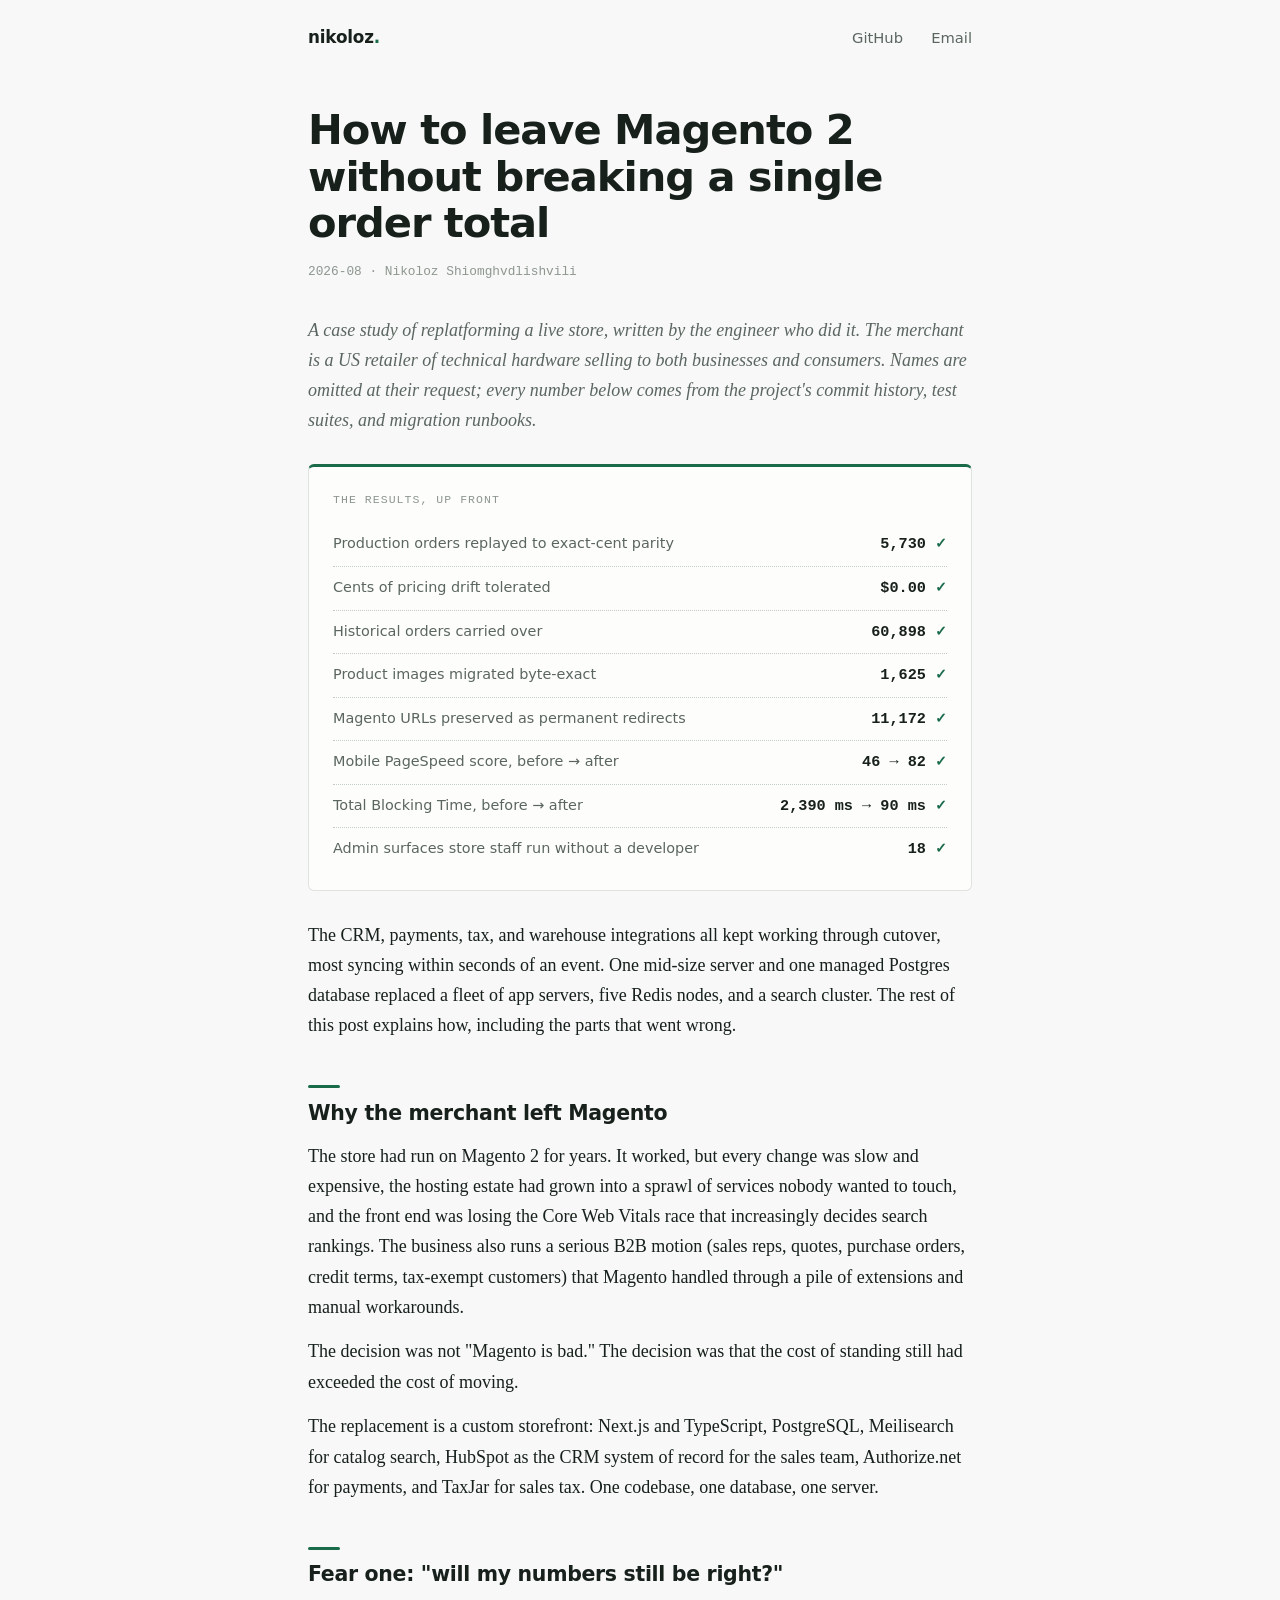
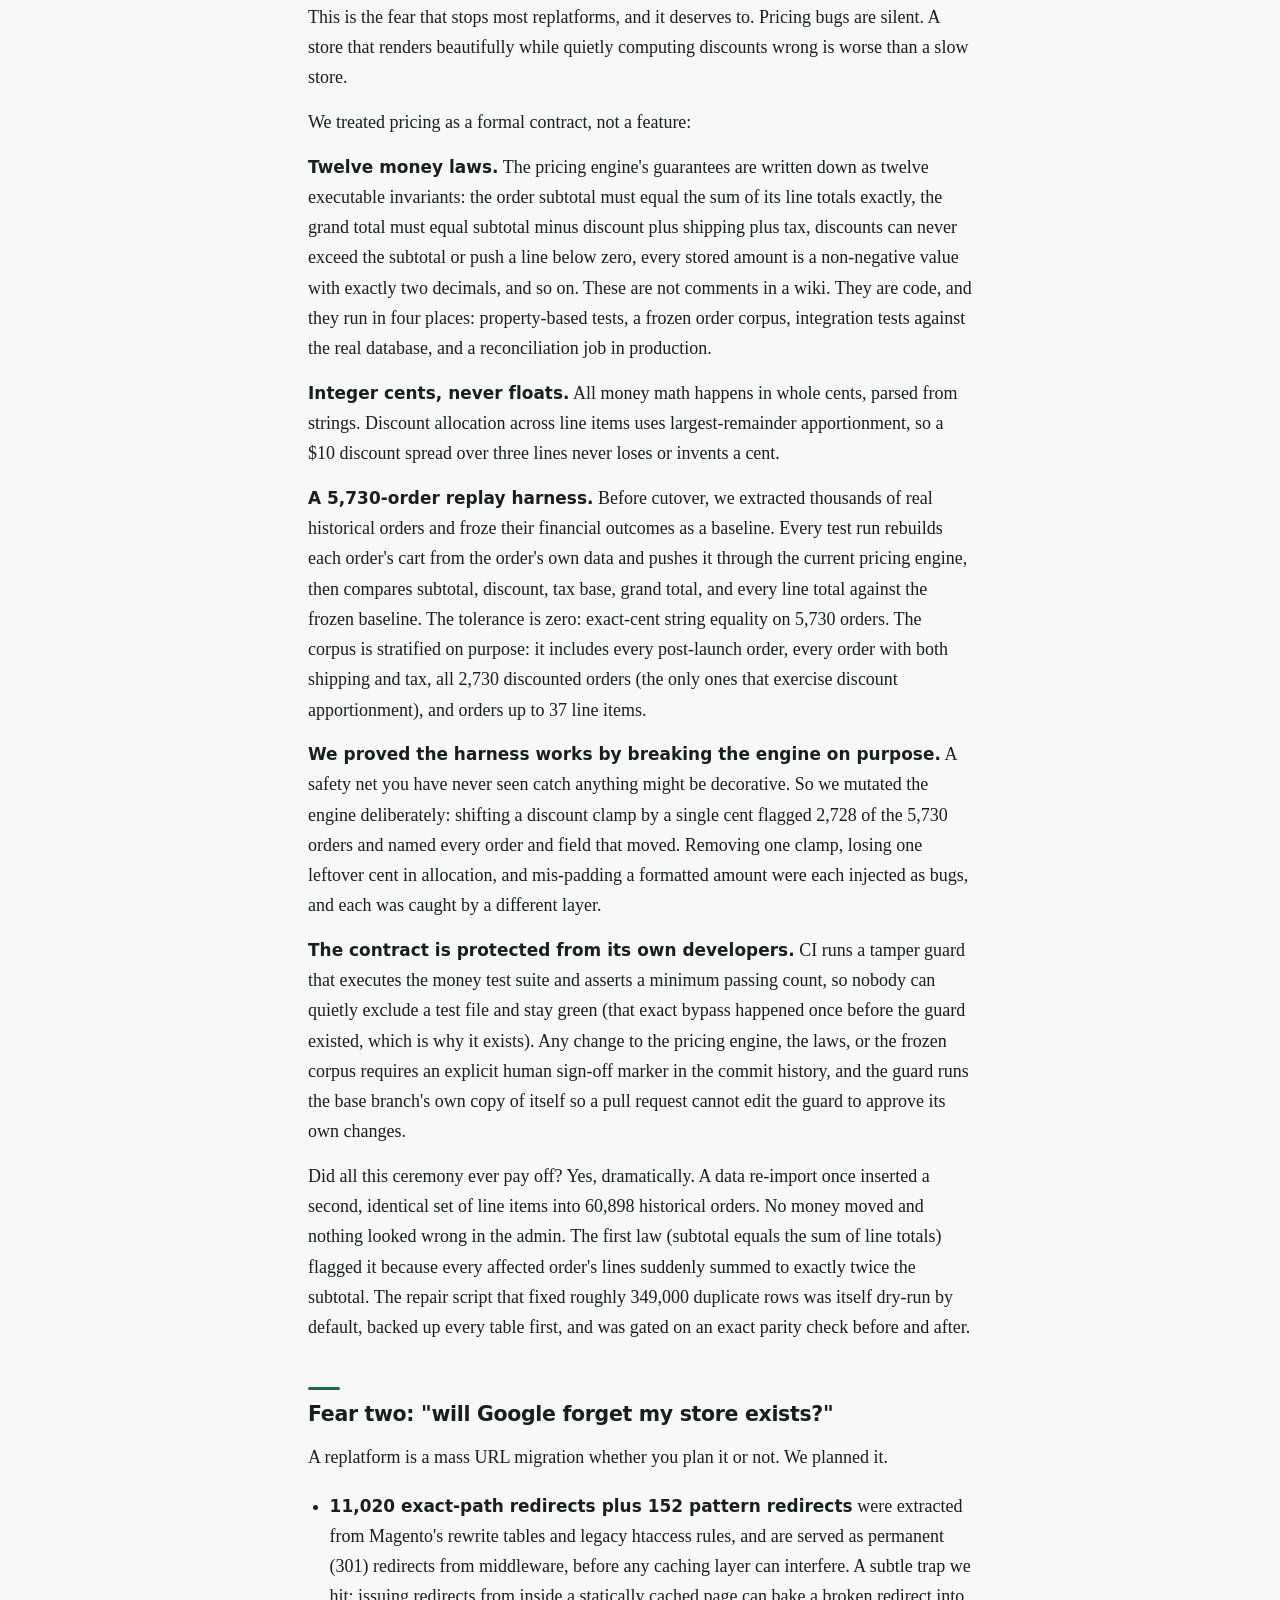
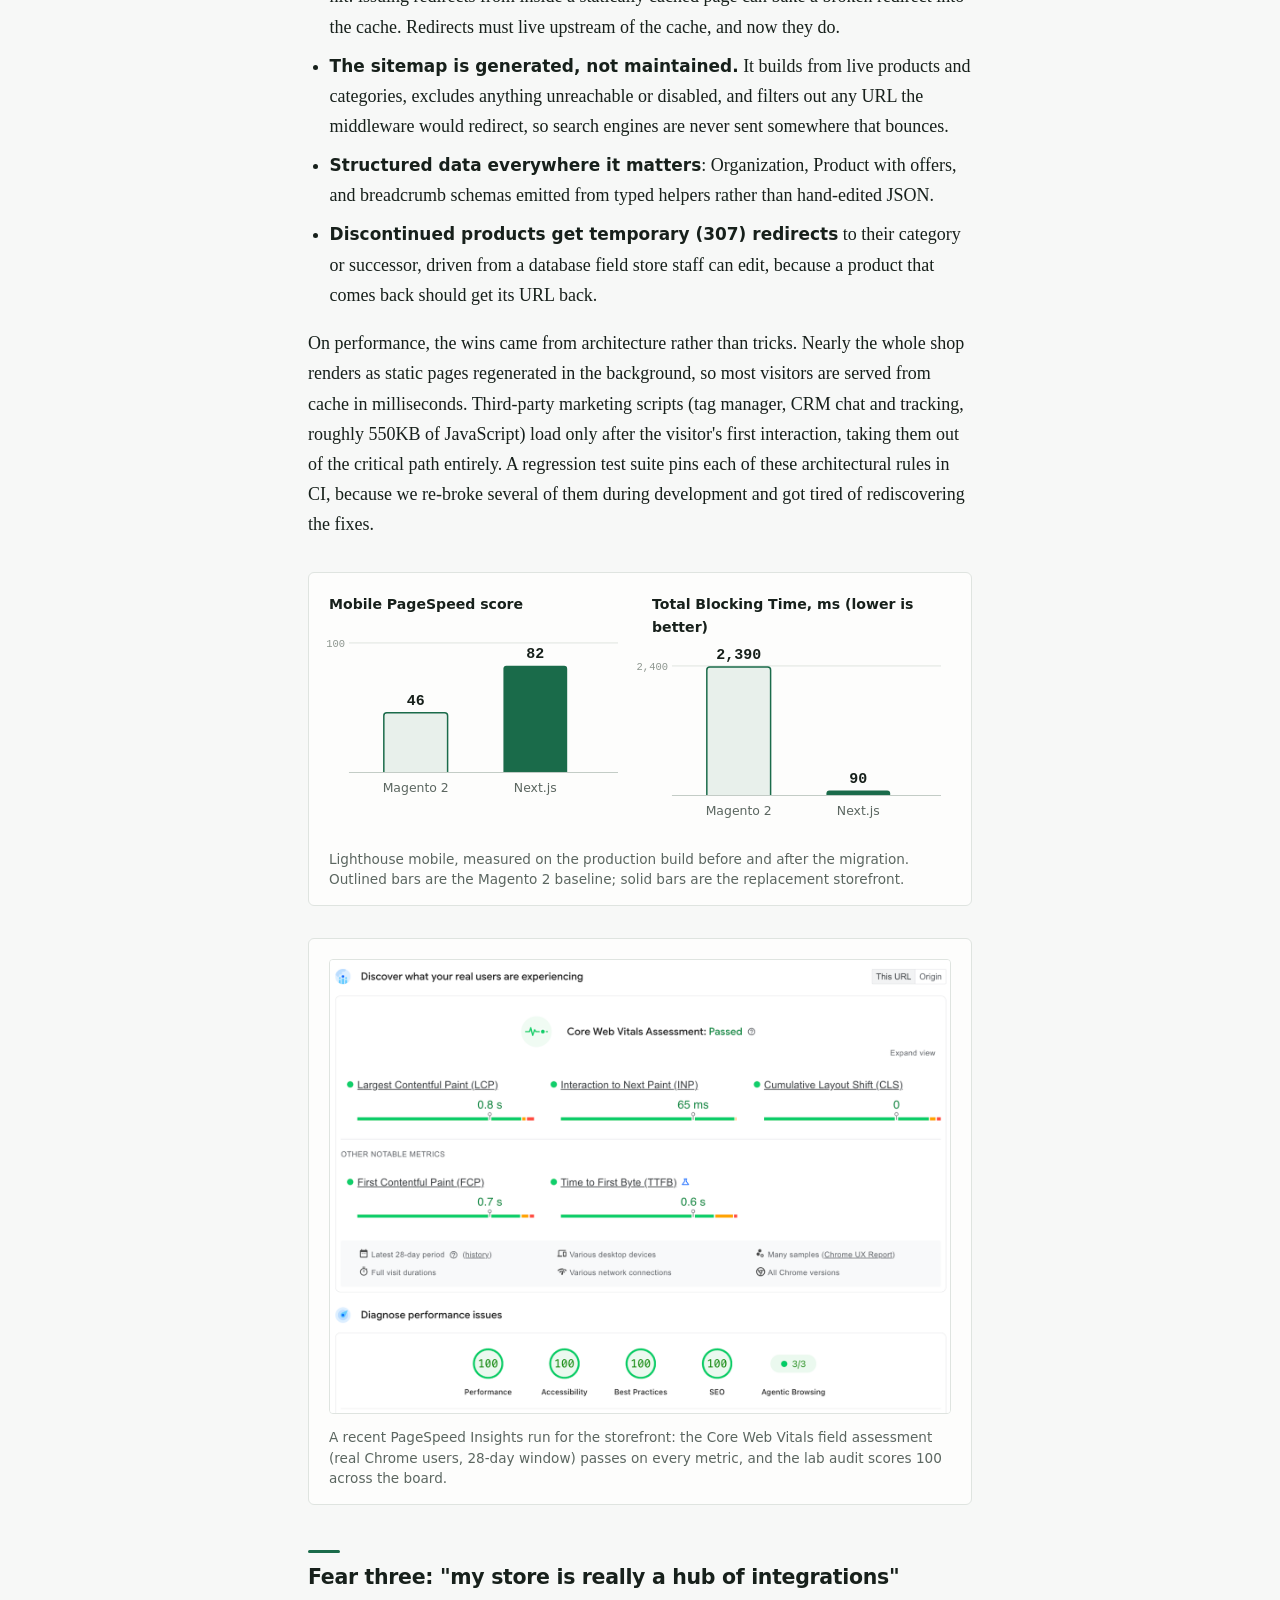
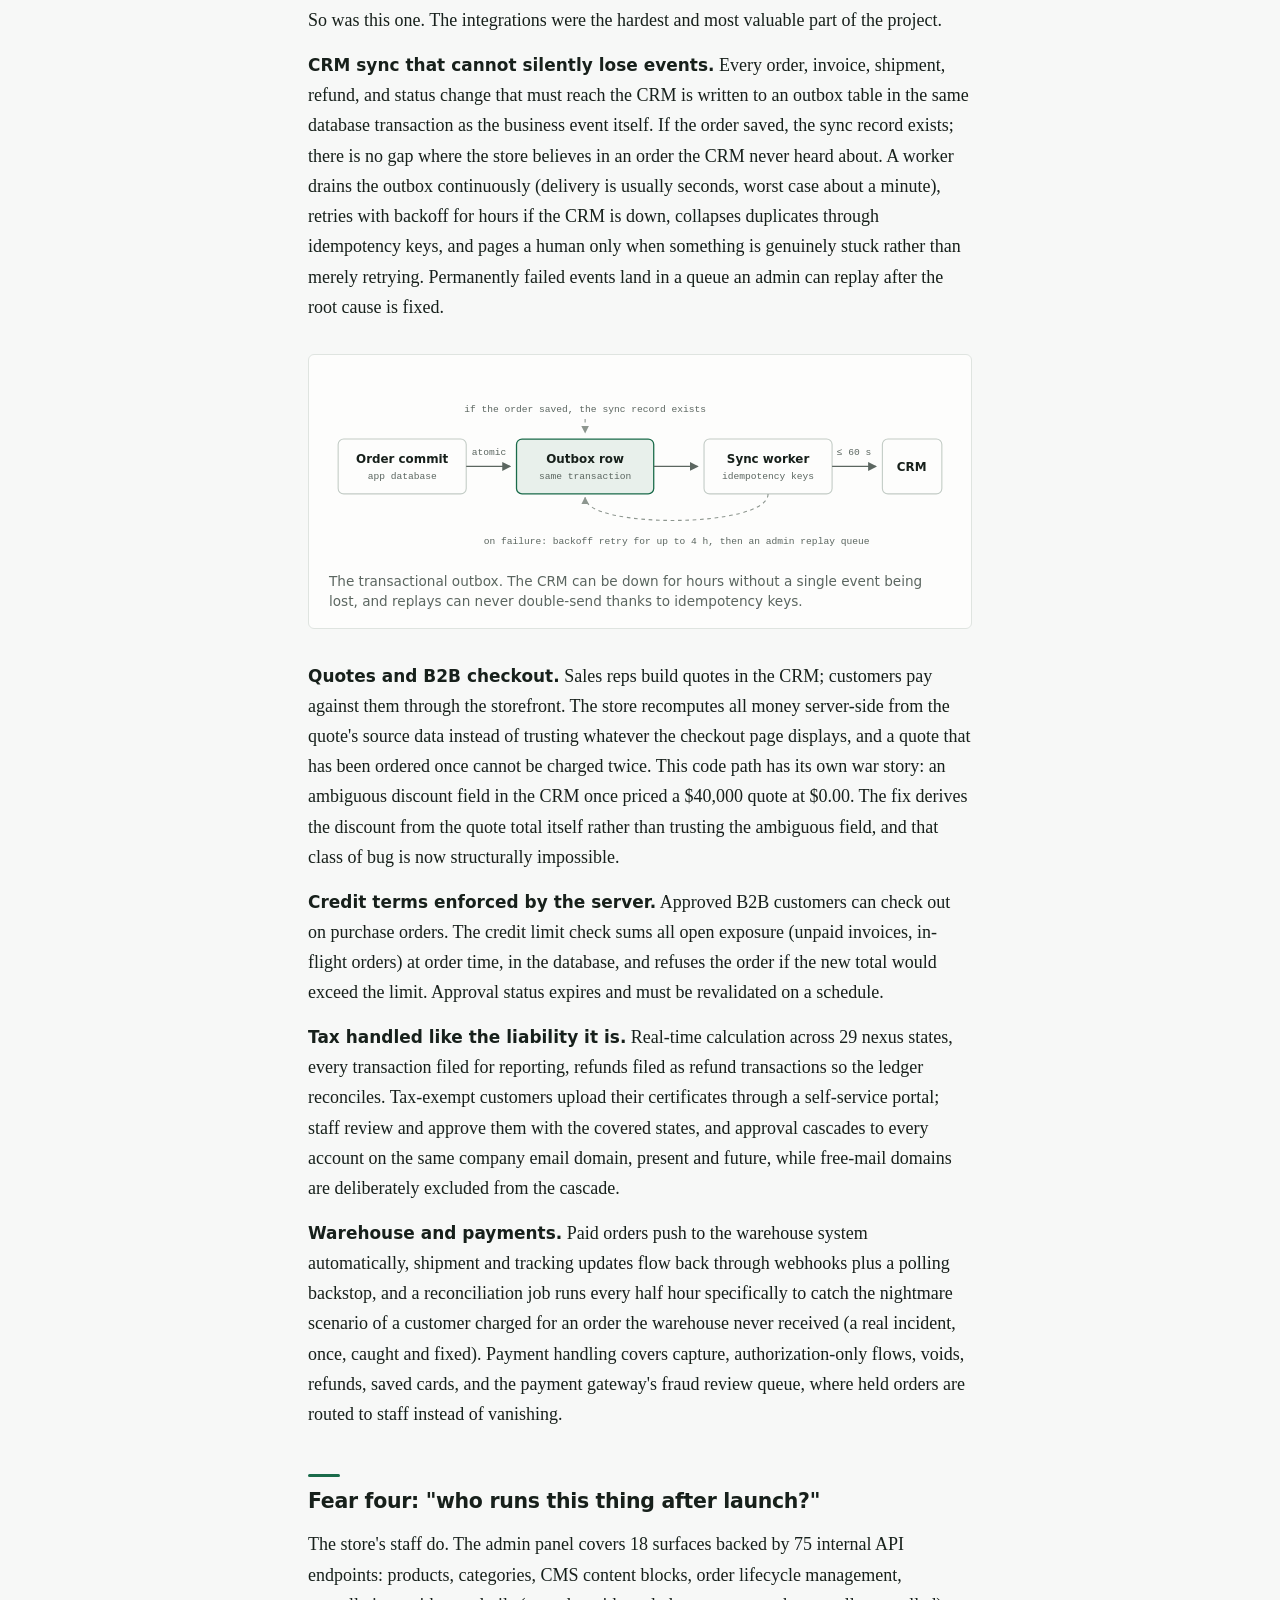
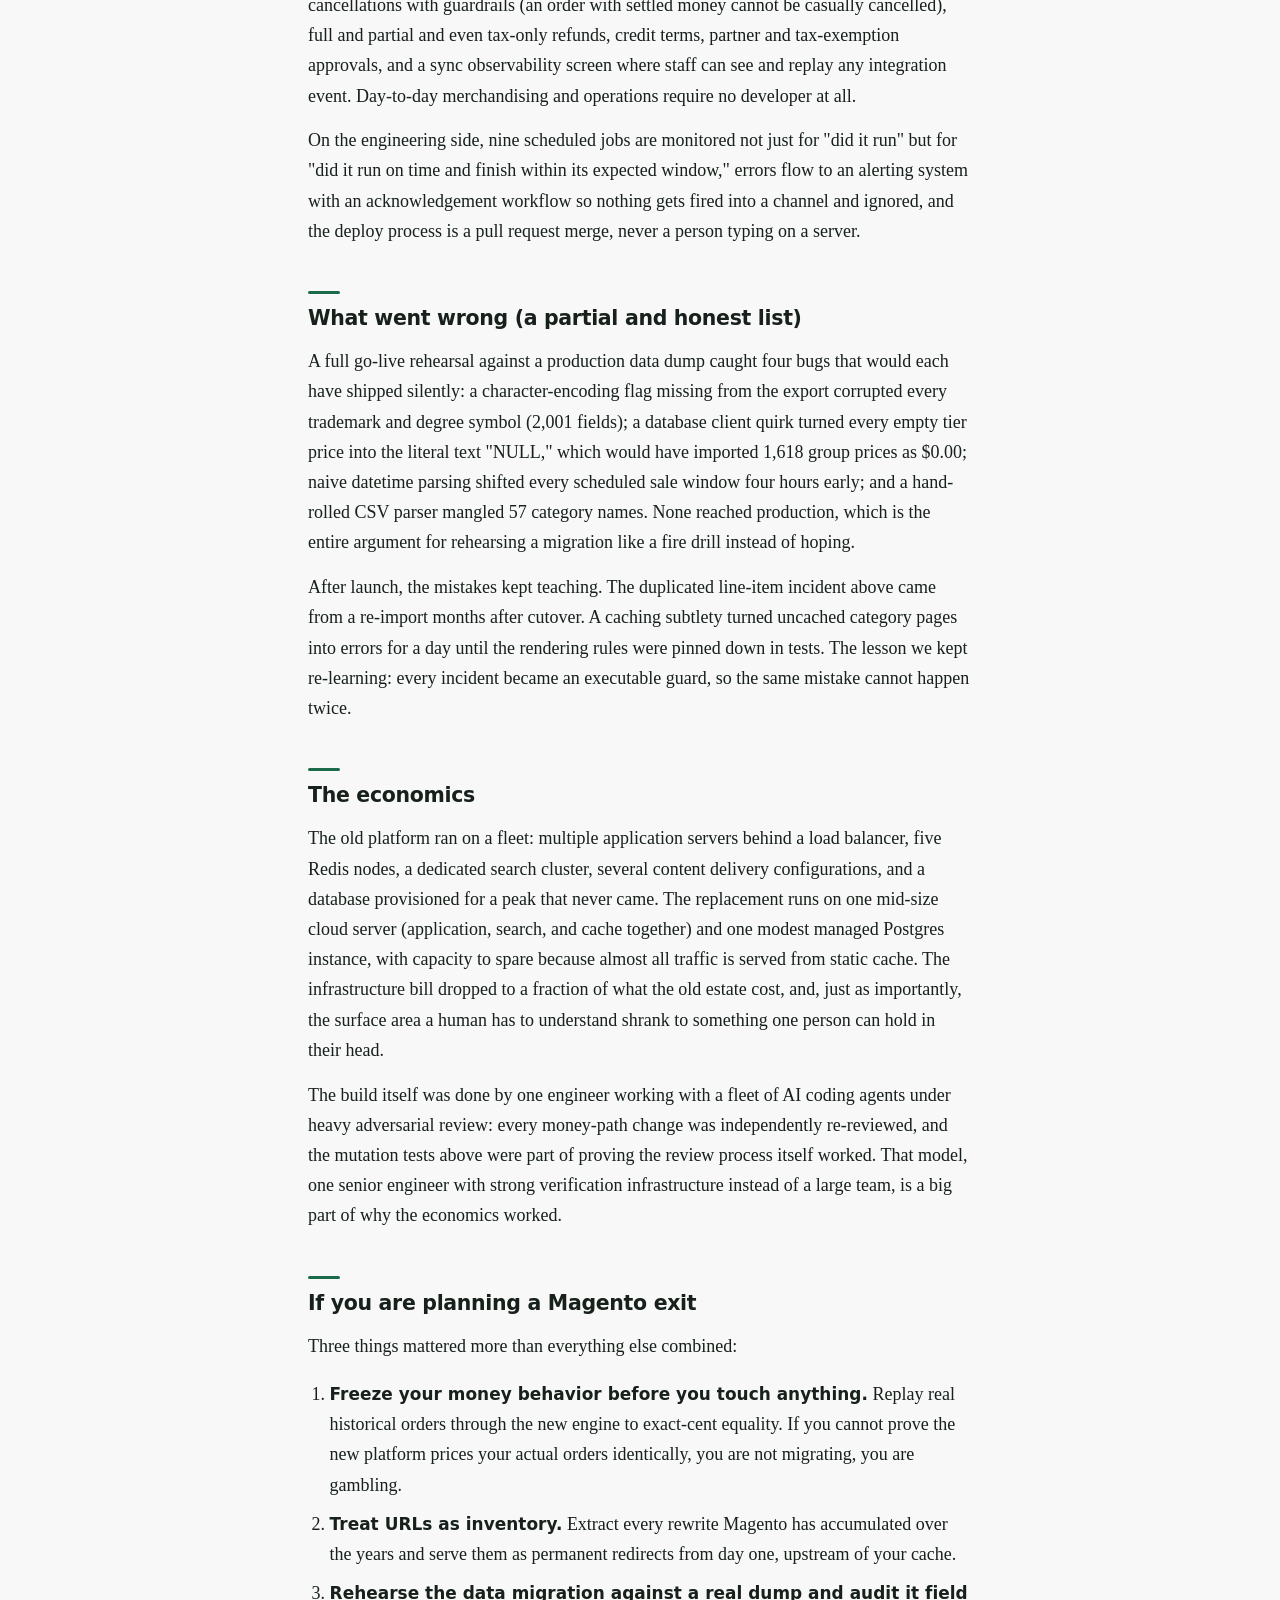
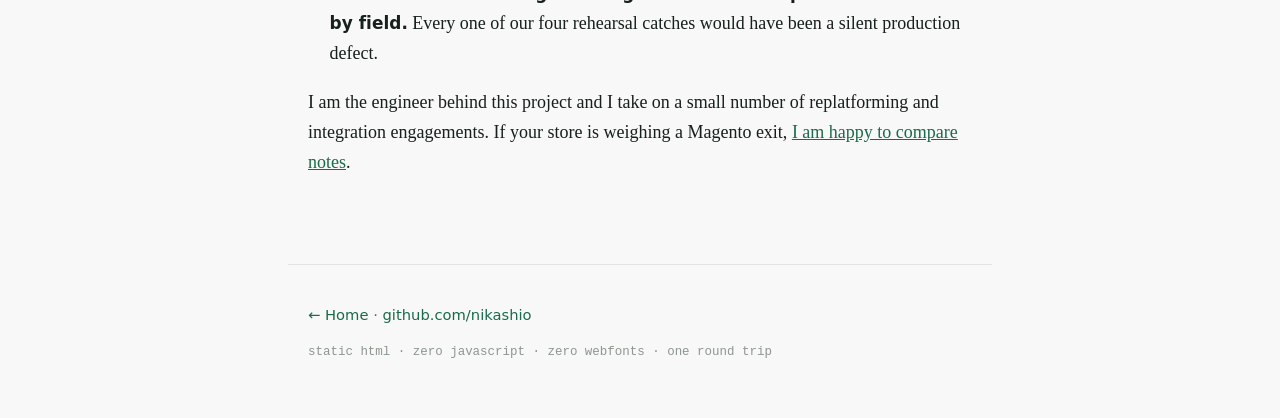
==== blog/leaving-magento-2/index.html @ e0afe26d "Personal site: home + Magento replatform case study" ====
<!doctype html>
<html lang="en">
<head>
<meta charset="utf-8">
<meta name="viewport" content="width=device-width, initial-scale=1">
<title>How to leave Magento 2 without breaking a single order total</title>
<meta name="description" content="A replatforming case study: exact-cent parity on 5,730 replayed production orders, 11,172 preserved URLs, mobile PageSpeed from 46 to 82, and the migration bugs a rehearsal caught before they shipped.">
<link rel="canonical" href="https://nikashio.github.io/blog/leaving-magento-2/">
<meta property="og:title" content="How to leave Magento 2 without breaking a single order total">
<meta property="og:description" content="A replatforming case study written by the engineer who did it: money-path parity, SEO preservation, integrations, and what went wrong.">
<meta property="og:type" content="article">
<meta property="og:image" content="https://nikashio.github.io/blog/leaving-magento-2/img/pagespeed.png">
<link rel="stylesheet" href="/style.css">
</head>
<body>
<header class="site">
  <a class="brand" href="/">nikoloz<span>.</span></a>
  <nav class="site">
    <a href="https://github.com/nikashio">GitHub</a>
    <a href="mailto:nikashio42@gmail.com">Email</a>
  </nav>
</header>
<main>
<article>
<h1>How to leave Magento 2 without breaking a single order total</h1>
<p class="meta">2026-08 &middot; Nikoloz Shiomghvdlishvili</p>

<p><em>A case study of replatforming a live store, written by the engineer who did it. The merchant is a US retailer of technical hardware selling to both businesses and consumers. Names are omitted at their request; every number below comes from the project's commit history, test suites, and migration runbooks.</em></p>

<div class="ledger">
  <p class="caption">The results, up front</p>
  <dl>
    <div class="row"><dt>Production orders replayed to exact-cent parity</dt><dd>5,730 <span class="tick">&check;</span></dd></div>
    <div class="row"><dt>Cents of pricing drift tolerated</dt><dd>$0.00 <span class="tick">&check;</span></dd></div>
    <div class="row"><dt>Historical orders carried over</dt><dd>60,898 <span class="tick">&check;</span></dd></div>
    <div class="row"><dt>Product images migrated byte-exact</dt><dd>1,625 <span class="tick">&check;</span></dd></div>
    <div class="row"><dt>Magento URLs preserved as permanent redirects</dt><dd>11,172 <span class="tick">&check;</span></dd></div>
    <div class="row"><dt>Mobile PageSpeed score, before &rarr; after</dt><dd>46 &rarr; 82 <span class="tick">&check;</span></dd></div>
    <div class="row"><dt>Total Blocking Time, before &rarr; after</dt><dd>2,390 ms &rarr; 90 ms <span class="tick">&check;</span></dd></div>
    <div class="row"><dt>Admin surfaces store staff run without a developer</dt><dd>18 <span class="tick">&check;</span></dd></div>
  </dl>
</div>

<p>The CRM, payments, tax, and warehouse integrations all kept working through cutover, most syncing within seconds of an event. One mid-size server and one managed Postgres database replaced a fleet of app servers, five Redis nodes, and a search cluster. The rest of this post explains how, including the parts that went wrong.</p>

<h2>Why the merchant left Magento</h2>

<p>The store had run on Magento 2 for years. It worked, but every change was slow and expensive, the hosting estate had grown into a sprawl of services nobody wanted to touch, and the front end was losing the Core Web Vitals race that increasingly decides search rankings. The business also runs a serious B2B motion (sales reps, quotes, purchase orders, credit terms, tax-exempt customers) that Magento handled through a pile of extensions and manual workarounds.</p>

<p>The decision was not "Magento is bad." The decision was that the cost of standing still had exceeded the cost of moving.</p>

<p>The replacement is a custom storefront: Next.js and TypeScript, PostgreSQL, Meilisearch for catalog search, HubSpot as the CRM system of record for the sales team, Authorize.net for payments, and TaxJar for sales tax. One codebase, one database, one server.</p>

<h2>Fear one: "will my numbers still be right?"</h2>

<p>This is the fear that stops most replatforms, and it deserves to. Pricing bugs are silent. A store that renders beautifully while quietly computing discounts wrong is worse than a slow store.</p>

<p>We treated pricing as a formal contract, not a feature:</p>

<p><strong>Twelve money laws.</strong> The pricing engine's guarantees are written down as twelve executable invariants: the order subtotal must equal the sum of its line totals exactly, the grand total must equal subtotal minus discount plus shipping plus tax, discounts can never exceed the subtotal or push a line below zero, every stored amount is a non-negative value with exactly two decimals, and so on. These are not comments in a wiki. They are code, and they run in four places: property-based tests, a frozen order corpus, integration tests against the real database, and a reconciliation job in production.</p>

<p><strong>Integer cents, never floats.</strong> All money math happens in whole cents, parsed from strings. Discount allocation across line items uses largest-remainder apportionment, so a $10 discount spread over three lines never loses or invents a cent.</p>

<p><strong>A 5,730-order replay harness.</strong> Before cutover, we extracted thousands of real historical orders and froze their financial outcomes as a baseline. Every test run rebuilds each order's cart from the order's own data and pushes it through the current pricing engine, then compares subtotal, discount, tax base, grand total, and every line total against the frozen baseline. The tolerance is zero: exact-cent string equality on 5,730 orders. The corpus is stratified on purpose: it includes every post-launch order, every order with both shipping and tax, all 2,730 discounted orders (the only ones that exercise discount apportionment), and orders up to 37 line items.</p>

<p><strong>We proved the harness works by breaking the engine on purpose.</strong> A safety net you have never seen catch anything might be decorative. So we mutated the engine deliberately: shifting a discount clamp by a single cent flagged 2,728 of the 5,730 orders and named every order and field that moved. Removing one clamp, losing one leftover cent in allocation, and mis-padding a formatted amount were each injected as bugs, and each was caught by a different layer.</p>

<p><strong>The contract is protected from its own developers.</strong> CI runs a tamper guard that executes the money test suite and asserts a minimum passing count, so nobody can quietly exclude a test file and stay green (that exact bypass happened once before the guard existed, which is why it exists). Any change to the pricing engine, the laws, or the frozen corpus requires an explicit human sign-off marker in the commit history, and the guard runs the base branch's own copy of itself so a pull request cannot edit the guard to approve its own changes.</p>

<p>Did all this ceremony ever pay off? Yes, dramatically. A data re-import once inserted a second, identical set of line items into 60,898 historical orders. No money moved and nothing looked wrong in the admin. The first law (subtotal equals the sum of line totals) flagged it because every affected order's lines suddenly summed to exactly twice the subtotal. The repair script that fixed roughly 349,000 duplicate rows was itself dry-run by default, backed up every table first, and was gated on an exact parity check before and after.</p>

<h2>Fear two: "will Google forget my store exists?"</h2>

<p>A replatform is a mass URL migration whether you plan it or not. We planned it.</p>

<ul>
<li><strong>11,020 exact-path redirects plus 152 pattern redirects</strong> were extracted from Magento's rewrite tables and legacy htaccess rules, and are served as permanent (301) redirects from middleware, before any caching layer can interfere. A subtle trap we hit: issuing redirects from inside a statically cached page can bake a broken redirect into the cache. Redirects must live upstream of the cache, and now they do.</li>
<li><strong>The sitemap is generated, not maintained.</strong> It builds from live products and categories, excludes anything unreachable or disabled, and filters out any URL the middleware would redirect, so search engines are never sent somewhere that bounces.</li>
<li><strong>Structured data everywhere it matters</strong>: Organization, Product with offers, and breadcrumb schemas emitted from typed helpers rather than hand-edited JSON.</li>
<li><strong>Discontinued products get temporary (307) redirects</strong> to their category or successor, driven from a database field store staff can edit, because a product that comes back should get its URL back.</li>
</ul>

<p>On performance, the wins came from architecture rather than tricks. Nearly the whole shop renders as static pages regenerated in the background, so most visitors are served from cache in milliseconds. Third-party marketing scripts (tag manager, CRM chat and tracking, roughly 550KB of JavaScript) load only after the visitor's first interaction, taking them out of the critical path entirely. A regression test suite pins each of these architectural rules in CI, because we re-broke several of them during development and got tired of rediscovering the fixes.</p>

<figure>
  <div class="chart-row">
    <div>
      <p class="chart-title">Mobile PageSpeed score</p>
      <svg class="chart" viewBox="0 0 300 190" role="img" aria-label="Bar chart: mobile PageSpeed score rose from 46 on Magento 2 to 82 on Next.js">
        <defs><clipPath id="base1"><rect x="0" y="0" width="300" height="150"/></clipPath></defs>
        <line class="grid" x1="20" y1="20" x2="290" y2="20"/>
        <text class="tick-lbl" x="16" y="24" text-anchor="end">100</text>
        <g clip-path="url(#base1)">
          <rect class="bar-before" x="55" y="90" width="64" height="64" rx="3"/>
          <rect class="bar-after" x="175" y="43" width="64" height="111" rx="3"/>
        </g>
        <line class="axis" x1="20" y1="150" x2="290" y2="150"/>
        <text class="val" x="87" y="82" text-anchor="middle">46</text>
        <text class="val" x="207" y="35" text-anchor="middle">82</text>
        <text class="lbl" x="87" y="170" text-anchor="middle">Magento 2</text>
        <text class="lbl" x="207" y="170" text-anchor="middle">Next.js</text>
      </svg>
    </div>
    <div>
      <p class="chart-title">Total Blocking Time, ms (lower is better)</p>
      <svg class="chart" viewBox="0 0 300 190" role="img" aria-label="Bar chart: Total Blocking Time fell from 2,390 milliseconds on Magento 2 to 90 milliseconds on Next.js">
        <defs><clipPath id="base2"><rect x="0" y="0" width="300" height="150"/></clipPath></defs>
        <line class="grid" x1="20" y1="20" x2="290" y2="20"/>
        <text class="tick-lbl" x="16" y="24" text-anchor="end">2,400</text>
        <g clip-path="url(#base2)">
          <rect class="bar-before" x="55" y="21" width="64" height="133" rx="3"/>
          <rect class="bar-after" x="175" y="145" width="64" height="9" rx="3"/>
        </g>
        <line class="axis" x1="20" y1="150" x2="290" y2="150"/>
        <text class="val" x="87" y="13" text-anchor="middle">2,390</text>
        <text class="val" x="207" y="137" text-anchor="middle">90</text>
        <text class="lbl" x="87" y="170" text-anchor="middle">Magento 2</text>
        <text class="lbl" x="207" y="170" text-anchor="middle">Next.js</text>
      </svg>
    </div>
  </div>
  <figcaption>Lighthouse mobile, measured on the production build before and after the migration. Outlined bars are the Magento 2 baseline; solid bars are the replacement storefront.</figcaption>
</figure>

<figure>
  <!-- Raw img by design: this whole site is plain static HTML with no framework, so there is no next/image pipeline. -->
  <img src="img/pagespeed.png" alt="PageSpeed Insights report: Core Web Vitals assessment passed, with LCP 0.8 seconds, INP 65 milliseconds, CLS 0, and scores of 100 for Performance, Accessibility, Best Practices, and SEO" loading="lazy" decoding="async" width="1400" height="1023">
  <figcaption>A recent PageSpeed Insights run for the storefront: the Core Web Vitals field assessment (real Chrome users, 28-day window) passes on every metric, and the lab audit scores 100 across the board.</figcaption>
</figure>

<h2>Fear three: "my store is really a hub of integrations"</h2>

<p>So was this one. The integrations were the hardest and most valuable part of the project.</p>

<p><strong>CRM sync that cannot silently lose events.</strong> Every order, invoice, shipment, refund, and status change that must reach the CRM is written to an outbox table in the same database transaction as the business event itself. If the order saved, the sync record exists; there is no gap where the store believes in an order the CRM never heard about. A worker drains the outbox continuously (delivery is usually seconds, worst case about a minute), retries with backoff for hours if the CRM is down, collapses duplicates through idempotency keys, and pages a human only when something is genuinely stuck rather than merely retrying. Permanently failed events land in a queue an admin can replay after the root cause is fixed.</p>

<figure>
  <svg class="diagram" viewBox="0 0 680 200" role="img" aria-label="Diagram of the transactional outbox: an order commit writes an outbox row in the same database transaction, a sync worker delivers it to the CRM within about sixty seconds, retries with backoff for up to four hours, and permanently failed events go to an admin replay queue">
    <defs>
      <marker id="ah" viewBox="0 0 8 8" refX="7" refY="4" markerWidth="7" markerHeight="7" orient="auto"><path class="arrowhead" d="M0,0 L8,4 L0,8 z"/></marker>
      <marker id="ahs" viewBox="0 0 8 8" refX="7" refY="4" markerWidth="7" markerHeight="7" orient="auto"><path class="arrowhead-soft" d="M0,0 L8,4 L0,8 z"/></marker>
    </defs>
    <rect class="box" x="10" y="70" width="140" height="60" rx="6"/>
    <text class="node" x="80" y="96" text-anchor="middle">Order commit</text>
    <text class="note" x="80" y="114" text-anchor="middle">app database</text>

    <line class="flow" x1="150" y1="100" x2="198" y2="100" marker-end="url(#ah)"/>
    <text class="note" x="175" y="88" text-anchor="middle">atomic</text>

    <rect class="box box-accent" x="205" y="70" width="150" height="60" rx="6"/>
    <text class="node" x="280" y="96" text-anchor="middle">Outbox row</text>
    <text class="note" x="280" y="114" text-anchor="middle">same transaction</text>

    <line class="flow" x1="355" y1="100" x2="403" y2="100" marker-end="url(#ah)"/>

    <rect class="box" x="410" y="70" width="140" height="60" rx="6"/>
    <text class="node" x="480" y="96" text-anchor="middle">Sync worker</text>
    <text class="note" x="480" y="114" text-anchor="middle">idempotency keys</text>

    <line class="flow" x1="550" y1="100" x2="598" y2="100" marker-end="url(#ah)"/>
    <text class="note" x="574" y="88" text-anchor="middle">&le; 60 s</text>

    <rect class="box" x="605" y="70" width="65" height="60" rx="6"/>
    <text class="node" x="637" y="105" text-anchor="middle">CRM</text>

    <path class="flow-soft" d="M 480 130 C 480 168, 280 168, 280 134" marker-end="url(#ahs)"/>
    <text class="note" x="380" y="185" text-anchor="middle">on failure: backoff retry for up to 4 h, then an admin replay queue</text>

    <text class="note" x="280" y="40" text-anchor="middle">if the order saved, the sync record exists</text>
    <line class="flow-soft" x1="280" y1="48" x2="280" y2="63" marker-end="url(#ahs)"/>
  </svg>
  <figcaption>The transactional outbox. The CRM can be down for hours without a single event being lost, and replays can never double-send thanks to idempotency keys.</figcaption>
</figure>

<p><strong>Quotes and B2B checkout.</strong> Sales reps build quotes in the CRM; customers pay against them through the storefront. The store recomputes all money server-side from the quote's source data instead of trusting whatever the checkout page displays, and a quote that has been ordered once cannot be charged twice. This code path has its own war story: an ambiguous discount field in the CRM once priced a $40,000 quote at $0.00. The fix derives the discount from the quote total itself rather than trusting the ambiguous field, and that class of bug is now structurally impossible.</p>

<p><strong>Credit terms enforced by the server.</strong> Approved B2B customers can check out on purchase orders. The credit limit check sums all open exposure (unpaid invoices, in-flight orders) at order time, in the database, and refuses the order if the new total would exceed the limit. Approval status expires and must be revalidated on a schedule.</p>

<p><strong>Tax handled like the liability it is.</strong> Real-time calculation across 29 nexus states, every transaction filed for reporting, refunds filed as refund transactions so the ledger reconciles. Tax-exempt customers upload their certificates through a self-service portal; staff review and approve them with the covered states, and approval cascades to every account on the same company email domain, present and future, while free-mail domains are deliberately excluded from the cascade.</p>

<p><strong>Warehouse and payments.</strong> Paid orders push to the warehouse system automatically, shipment and tracking updates flow back through webhooks plus a polling backstop, and a reconciliation job runs every half hour specifically to catch the nightmare scenario of a customer charged for an order the warehouse never received (a real incident, once, caught and fixed). Payment handling covers capture, authorization-only flows, voids, refunds, saved cards, and the payment gateway's fraud review queue, where held orders are routed to staff instead of vanishing.</p>

<h2>Fear four: "who runs this thing after launch?"</h2>

<p>The store's staff do. The admin panel covers 18 surfaces backed by 75 internal API endpoints: products, categories, CMS content blocks, order lifecycle management, cancellations with guardrails (an order with settled money cannot be casually cancelled), full and partial and even tax-only refunds, credit terms, partner and tax-exemption approvals, and a sync observability screen where staff can see and replay any integration event. Day-to-day merchandising and operations require no developer at all.</p>

<p>On the engineering side, nine scheduled jobs are monitored not just for "did it run" but for "did it run on time and finish within its expected window," errors flow to an alerting system with an acknowledgement workflow so nothing gets fired into a channel and ignored, and the deploy process is a pull request merge, never a person typing on a server.</p>

<h2>What went wrong (a partial and honest list)</h2>

<p>A full go-live rehearsal against a production data dump caught four bugs that would each have shipped silently: a character-encoding flag missing from the export corrupted every trademark and degree symbol (2,001 fields); a database client quirk turned every empty tier price into the literal text "NULL," which would have imported 1,618 group prices as $0.00; naive datetime parsing shifted every scheduled sale window four hours early; and a hand-rolled CSV parser mangled 57 category names. None reached production, which is the entire argument for rehearsing a migration like a fire drill instead of hoping.</p>

<p>After launch, the mistakes kept teaching. The duplicated line-item incident above came from a re-import months after cutover. A caching subtlety turned uncached category pages into errors for a day until the rendering rules were pinned down in tests. The lesson we kept re-learning: every incident became an executable guard, so the same mistake cannot happen twice.</p>

<h2>The economics</h2>

<p>The old platform ran on a fleet: multiple application servers behind a load balancer, five Redis nodes, a dedicated search cluster, several content delivery configurations, and a database provisioned for a peak that never came. The replacement runs on one mid-size cloud server (application, search, and cache together) and one modest managed Postgres instance, with capacity to spare because almost all traffic is served from static cache. The infrastructure bill dropped to a fraction of what the old estate cost, and, just as importantly, the surface area a human has to understand shrank to something one person can hold in their head.</p>

<p>The build itself was done by one engineer working with a fleet of AI coding agents under heavy adversarial review: every money-path change was independently re-reviewed, and the mutation tests above were part of proving the review process itself worked. That model, one senior engineer with strong verification infrastructure instead of a large team, is a big part of why the economics worked.</p>

<h2>If you are planning a Magento exit</h2>

<p>Three things mattered more than everything else combined:</p>

<ol>
<li><strong>Freeze your money behavior before you touch anything.</strong> Replay real historical orders through the new engine to exact-cent equality. If you cannot prove the new platform prices your actual orders identically, you are not migrating, you are gambling.</li>
<li><strong>Treat URLs as inventory.</strong> Extract every rewrite Magento has accumulated over the years and serve them as permanent redirects from day one, upstream of your cache.</li>
<li><strong>Rehearse the data migration against a real dump and audit it field by field.</strong> Every one of our four rehearsal catches would have been a silent production defect.</li>
</ol>

<p>I am the engineer behind this project and I take on a small number of replatforming and integration engagements. If your store is weighing a Magento exit, <a href="mailto:nikashio42@gmail.com">I am happy to compare notes</a>.</p>

</article>
</main>
<footer class="site">
  <p><a href="/">&larr; Home</a> &middot; <a href="https://github.com/nikashio">github.com/nikashio</a></p>
  <p class="note">static html &middot; zero javascript &middot; zero webfonts &middot; one round trip</p>
</footer>
</body>
</html>
---- style.css ----
/* Ledger design system.
   Brand thesis: exact-cent correctness. Paper, ink, one banknote green.
   Zero JS, zero webfonts: system serif body, heavy system sans display,
   monospace for every number (tabular, like a ledger). */

:root {
  --paper: #f7f8f7;
  --card: #fdfdfc;
  --ink: #17201b;
  --ink-2: #5b6660;
  --ink-3: #8d968f;
  --green: #1a6b4a;
  --green-soft: rgba(26, 107, 74, 0.09);
  --rule: #dfe4e0;
  --rule-strong: #c3ccc6;
  --max: 44rem;
  --sans: ui-sans-serif, system-ui, -apple-system, "Segoe UI", Helvetica, Arial, sans-serif;
  --serif: Charter, "Bitstream Charter", "Iowan Old Style", Georgia, serif;
  --mono: ui-monospace, "SF Mono", SFMono-Regular, Menlo, Consolas, monospace;
}

@media (prefers-color-scheme: dark) {
  :root {
    --paper: #101613;
    --card: #161d19;
    --ink: #e6eae7;
    --ink-2: #a3ada6;
    --ink-3: #767f79;
    --green: #58be8f;
    --green-soft: rgba(88, 190, 143, 0.12);
    --rule: #263029;
    --rule-strong: #37453d;
  }
}

* { box-sizing: border-box; }

html { -webkit-text-size-adjust: 100%; }

body {
  margin: 0;
  background: var(--paper);
  color: var(--ink);
  font-family: var(--serif);
  font-size: 1.125rem;
  line-height: 1.68;
}

::selection { background: var(--green); color: var(--paper); }

:focus-visible { outline: 2px solid var(--green); outline-offset: 2px; }

/* ---------- chrome ---------- */

header.site {
  max-width: var(--max);
  margin: 0 auto;
  padding: 1.4rem 1.25rem;
  display: flex;
  align-items: baseline;
  justify-content: space-between;
  gap: 1rem;
  font-family: var(--sans);
}

.brand {
  font-weight: 800;
  font-size: 1.05rem;
  letter-spacing: -0.01em;
  text-decoration: none;
  color: var(--ink);
}

.brand span { color: var(--green); }

nav.site a {
  color: var(--ink-2);
  text-decoration: none;
  margin-left: 1.4rem;
  font-size: 0.92rem;
}

nav.site a:hover { color: var(--green); }

main {
  max-width: var(--max);
  margin: 0 auto;
  padding: 2rem 1.25rem 4.5rem;
}

footer.site {
  max-width: var(--max);
  margin: 0 auto;
  padding: 1.5rem 1.25rem 3rem;
  border-top: 1px solid var(--rule);
  color: var(--ink-2);
  font-size: 0.92rem;
  font-family: var(--sans);
}

footer.site .note {
  font-family: var(--mono);
  font-size: 0.78rem;
  color: var(--ink-3);
}

footer.site a { color: var(--green); text-decoration: none; }
footer.site a:hover { text-decoration: underline; }

/* ---------- type ---------- */

h1 {
  font-family: var(--sans);
  font-weight: 800;
  font-size: clamp(1.8rem, 5.5vw, 2.6rem);
  line-height: 1.12;
  letter-spacing: -0.025em;
  margin: 0 0 0.75rem;
}

h2 {
  font-family: var(--sans);
  font-weight: 750;
  font-size: 1.28rem;
  line-height: 1.3;
  letter-spacing: -0.015em;
  margin: 2.8rem 0 0.8rem;
}

h2::before {
  content: "";
  display: block;
  width: 2rem;
  height: 3px;
  background: var(--green);
  margin-bottom: 0.7rem;
  border-radius: 2px;
}

p { margin: 0.9rem 0; }

.lede {
  font-size: 1.15rem;
  color: var(--ink-2);
  line-height: 1.6;
}

a { color: var(--green); }

strong { font-family: var(--sans); font-size: 0.94em; letter-spacing: 0.002em; }

em { color: var(--ink-2); }

hr { border: none; border-top: 1px solid var(--rule); margin: 2.2rem 0; }

ul, ol { padding-left: 1.35rem; }

li { margin: 0.55rem 0; }

.meta {
  font-family: var(--mono);
  font-size: 0.8rem;
  color: var(--ink-3);
  margin-bottom: 2rem;
}

/* Every number wears the ledger face. */
.num, td.n, .ledger dd {
  font-family: var(--mono);
  font-variant-numeric: tabular-nums;
  font-size: 0.92em;
}

/* ---------- the verification ledger (signature) ---------- */

.ledger {
  background: var(--card);
  border: 1px solid var(--rule);
  border-top: 3px solid var(--green);
  border-radius: 6px;
  padding: 1.4rem 1.5rem 1.2rem;
  margin: 1.8rem 0;
}

.ledger .caption {
  font-family: var(--mono);
  font-size: 0.72rem;
  letter-spacing: 0.09em;
  text-transform: uppercase;
  color: var(--ink-3);
  margin: 0 0 0.9rem;
}

.ledger dl { margin: 0; }

.ledger .row {
  display: flex;
  align-items: baseline;
  gap: 0.6rem;
  padding: 0.5rem 0;
  border-bottom: 1px dotted var(--rule-strong);
}

.ledger .row:last-child { border-bottom: none; }

.ledger dt {
  font-family: var(--sans);
  font-size: 0.9rem;
  color: var(--ink-2);
  flex: 1;
}

.ledger dd {
  margin: 0;
  font-size: 0.95rem;
  font-weight: 600;
  text-align: right;
  white-space: nowrap;
}

.ledger .tick {
  color: var(--green);
  font-family: var(--mono);
  font-size: 0.9rem;
}

/* ---------- tables ---------- */

table {
  border-collapse: collapse;
  width: 100%;
  margin: 1.5rem 0;
  font-family: var(--sans);
  font-size: 0.94rem;
  line-height: 1.5;
}

th, td {
  text-align: left;
  vertical-align: top;
  padding: 0.6rem 0.75rem 0.6rem 0;
  border-bottom: 1px solid var(--rule);
}

th {
  font-family: var(--mono);
  font-size: 0.72rem;
  letter-spacing: 0.09em;
  text-transform: uppercase;
  color: var(--ink-3);
  font-weight: 600;
  border-bottom: 1px solid var(--rule-strong);
}

/* ---------- figures & charts ---------- */

figure {
  margin: 2rem 0;
  background: var(--card);
  border: 1px solid var(--rule);
  border-radius: 6px;
  padding: 1.25rem 1.25rem 1rem;
}

figure.bare { background: none; border: none; padding: 0; }

figure img {
  display: block;
  width: 100%;
  height: auto;
  border-radius: 4px;
  border: 1px solid var(--rule);
  background: #fff;
}

figcaption {
  font-family: var(--sans);
  font-size: 0.85rem;
  color: var(--ink-2);
  margin-top: 0.8rem;
  line-height: 1.5;
}

.chart-row {
  display: flex;
  gap: 1.5rem;
  flex-wrap: wrap;
}

.chart-row > div { flex: 1 1 16rem; min-width: 0; }

.chart-title {
  font-family: var(--sans);
  font-weight: 600;
  font-size: 0.88rem;
  margin: 0 0 0.4rem;
}

svg.chart { width: 100%; height: auto; display: block; overflow: visible; }

svg.chart .axis { stroke: var(--rule-strong); stroke-width: 1; }
svg.chart .grid { stroke: var(--rule); stroke-width: 1; }
svg.chart .bar-after { fill: var(--green); }
svg.chart .bar-before { fill: var(--green-soft); stroke: var(--green); stroke-width: 1.5; }
svg.chart .val {
  font-family: var(--mono);
  font-variant-numeric: tabular-nums;
  font-size: 15px;
  font-weight: 600;
  fill: var(--ink);
}
svg.chart .lbl { font-family: var(--sans); font-size: 12.5px; fill: var(--ink-2); }
svg.chart .tick-lbl { font-family: var(--mono); font-size: 10.5px; fill: var(--ink-3); }

svg.diagram { width: 100%; height: auto; display: block; }
svg.diagram .box { fill: var(--card); stroke: var(--rule-strong); stroke-width: 1.2; rx: 6; }
svg.diagram .box-accent { fill: var(--green-soft); stroke: var(--green); stroke-width: 1.4; }
svg.diagram .flow { stroke: var(--ink-2); stroke-width: 1.4; fill: none; }
svg.diagram .flow-soft { stroke: var(--ink-3); stroke-width: 1.2; fill: none; stroke-dasharray: 4 4; }
svg.diagram .node {
  font-family: var(--sans);
  font-size: 13px;
  font-weight: 600;
  fill: var(--ink);
}
svg.diagram .note { font-family: var(--mono); font-size: 10.5px; fill: var(--ink-2); }
svg.diagram .arrowhead { fill: var(--ink-2); }
svg.diagram .arrowhead-soft { fill: var(--ink-3); }

/* ---------- post list (home) ---------- */

.post-list { list-style: none; padding: 0; margin: 1rem 0 0; }

.post-list li {
  margin: 0;
  padding: 1.3rem 0;
  border-bottom: 1px solid var(--rule);
}

.post-list .date {
  font-family: var(--mono);
  font-size: 0.75rem;
  color: var(--ink-3);
  display: block;
  margin-bottom: 0.25rem;
}

.post-list a {
  font-family: var(--sans);
  font-weight: 700;
  font-size: 1.18rem;
  letter-spacing: -0.01em;
  text-decoration: none;
  color: var(--ink);
}

.post-list a:hover { color: var(--green); }

.post-list p { margin: 0.4rem 0 0; color: var(--ink-2); font-size: 0.98rem; }

@media (prefers-reduced-motion: no-preference) {
  a, nav.site a, .post-list a { transition: color 120ms ease; }
}

@media (max-width: 640px) {
  body { font-size: 1.05rem; }
  .ledger { padding: 1.1rem 1rem 0.9rem; }
  .ledger dt { font-size: 0.84rem; }
  .ledger dd { font-size: 0.88rem; }
  table { display: block; overflow-x: auto; }
}
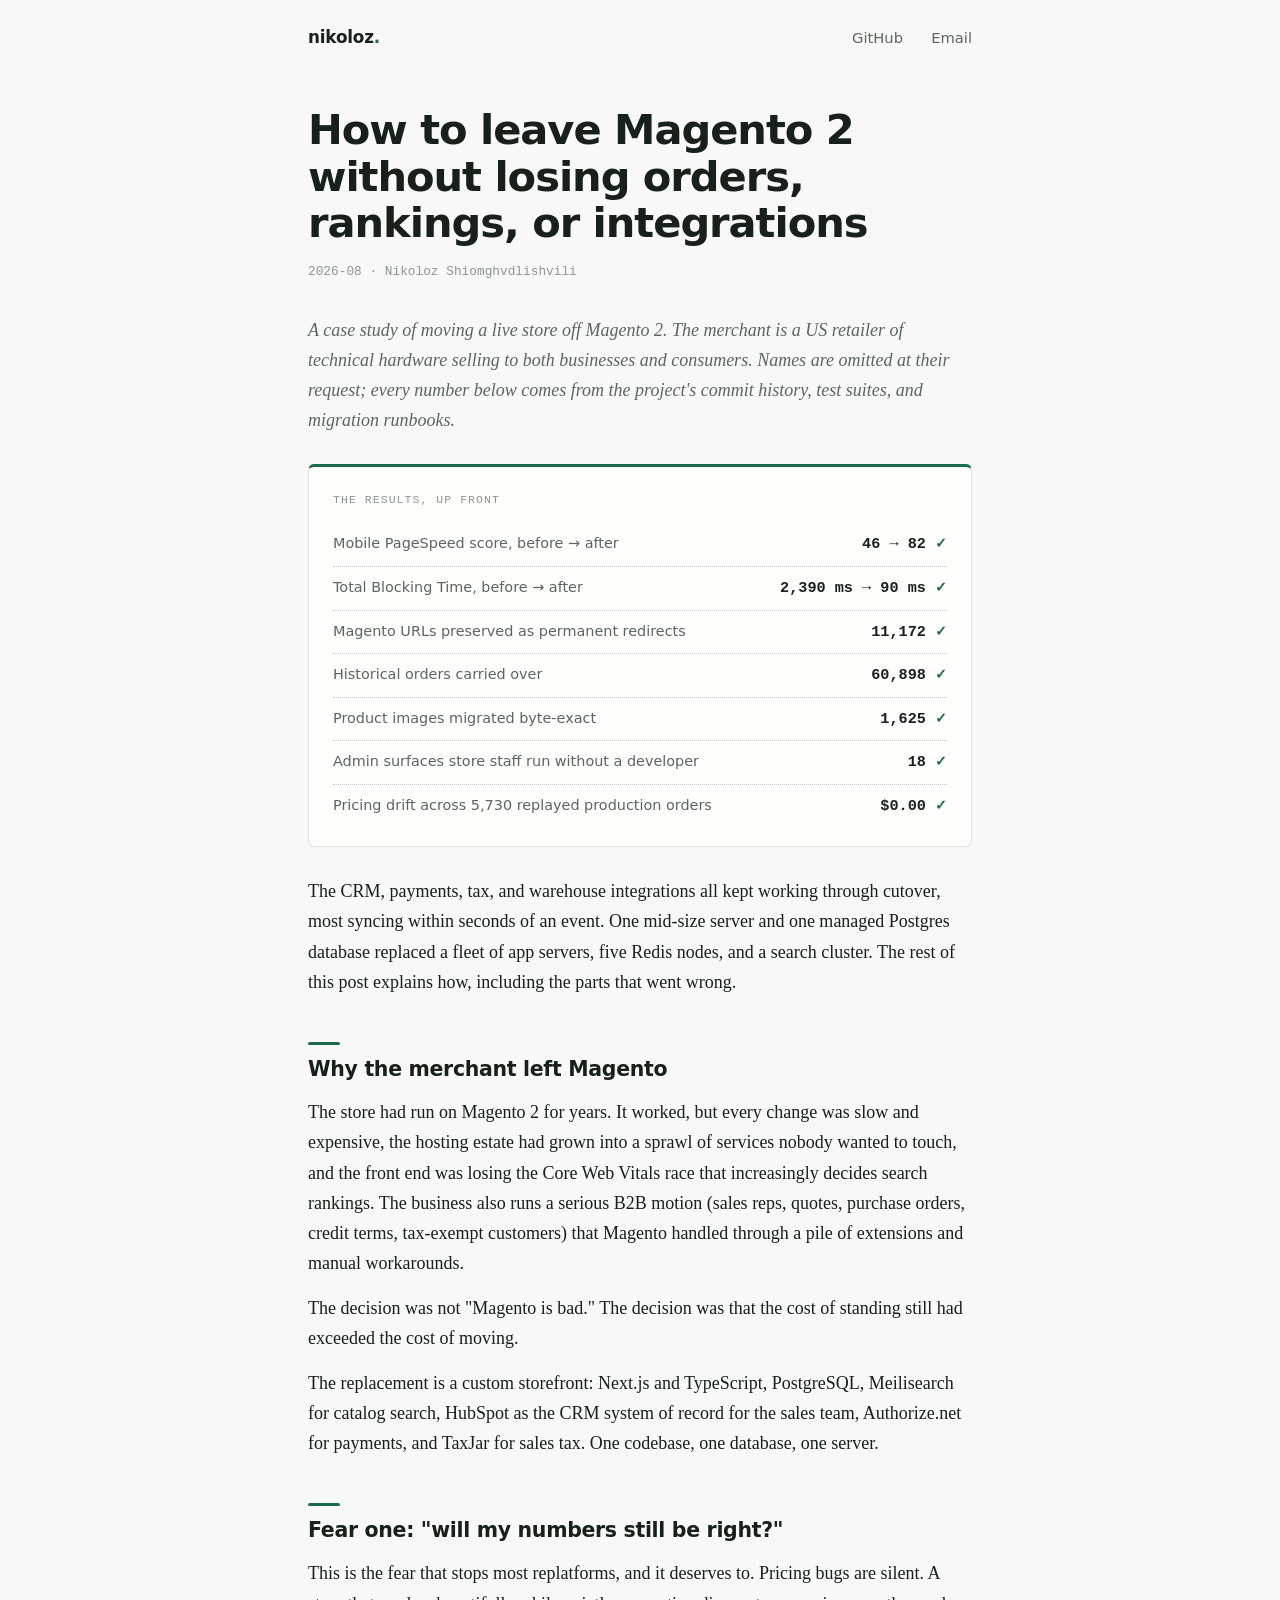
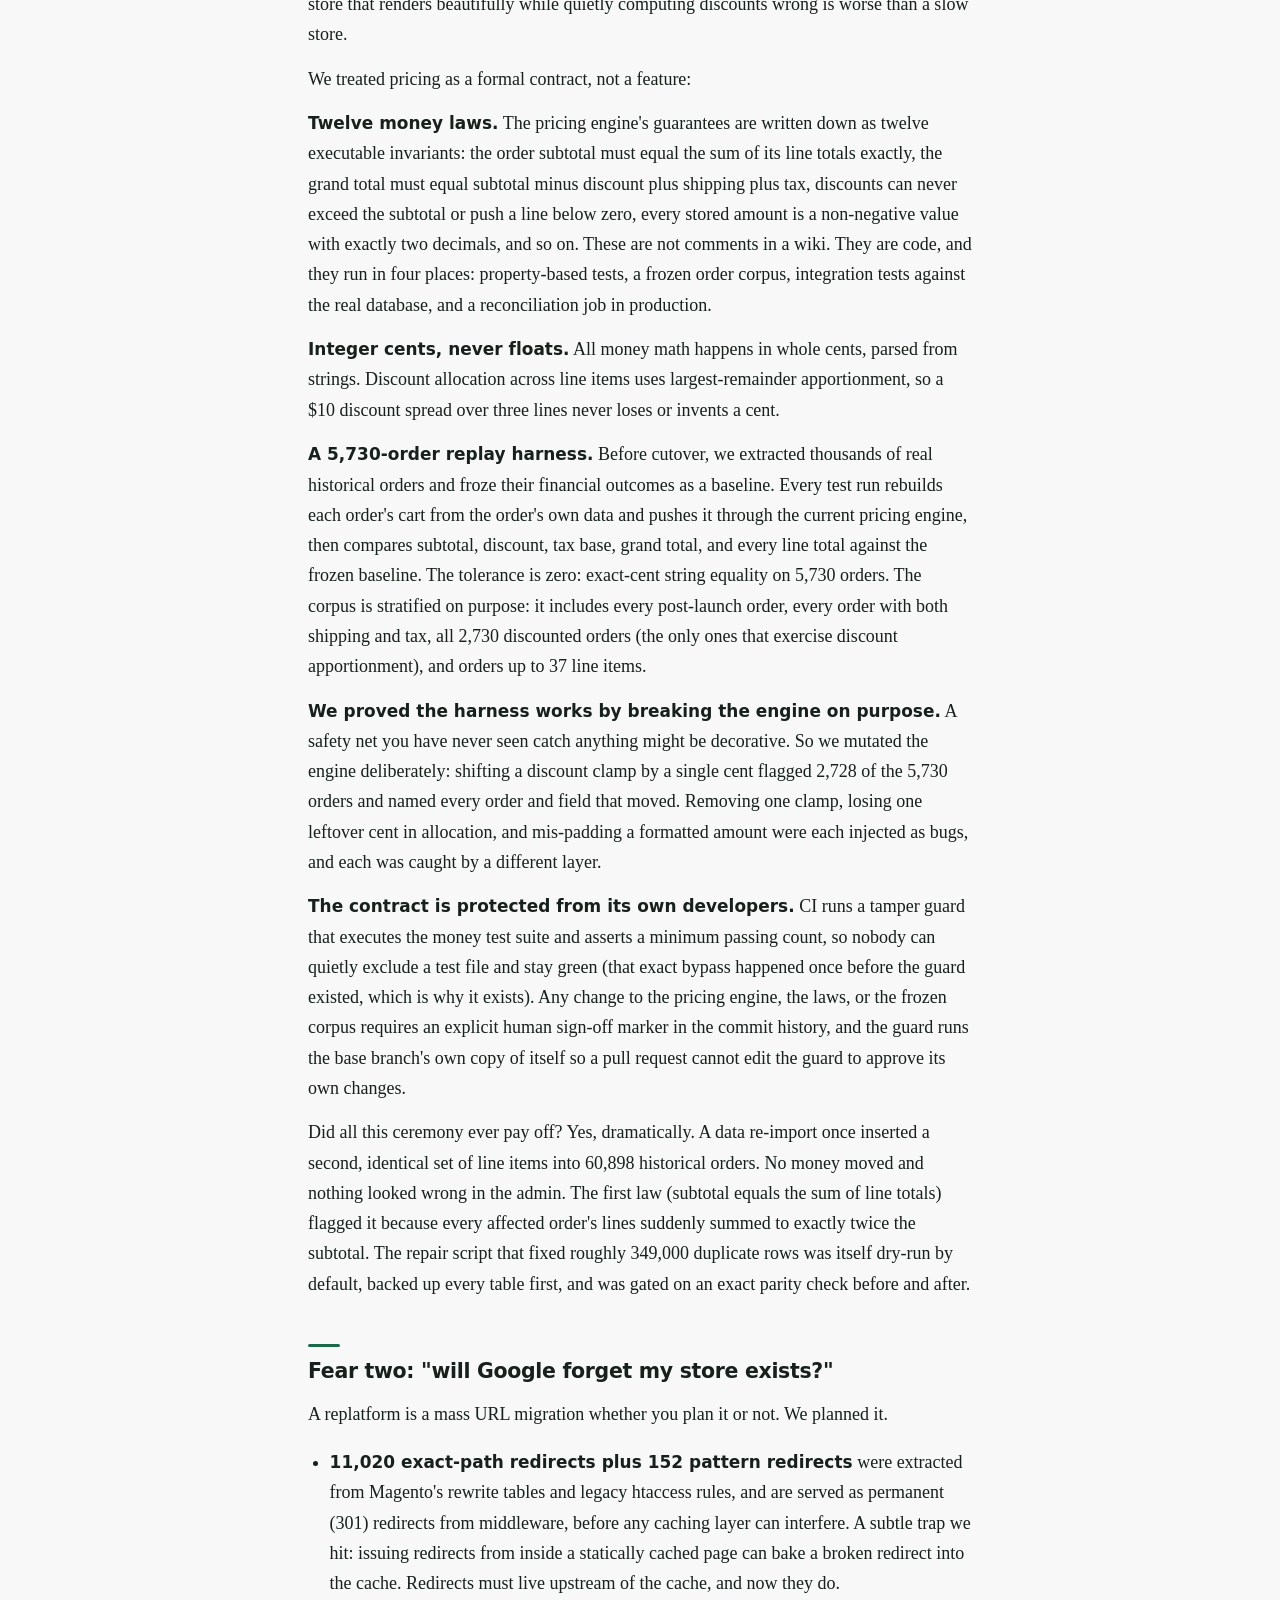
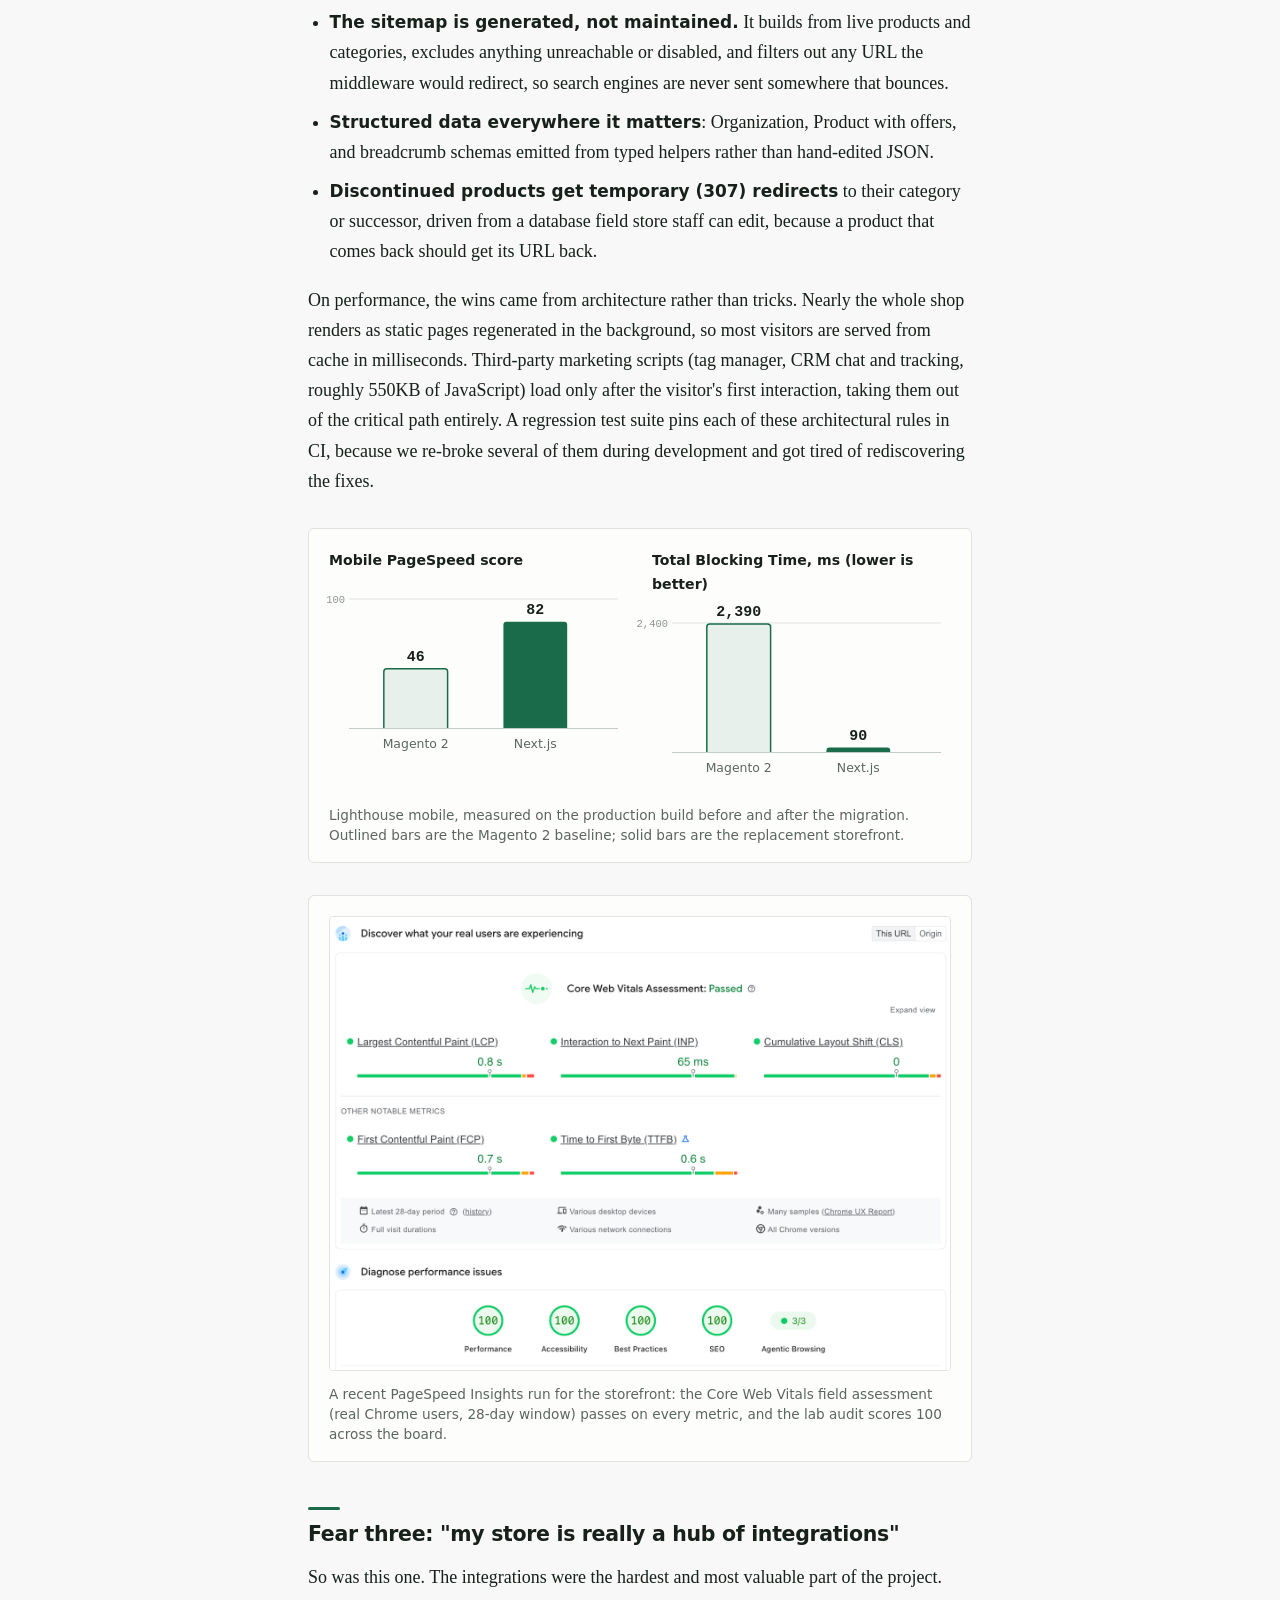
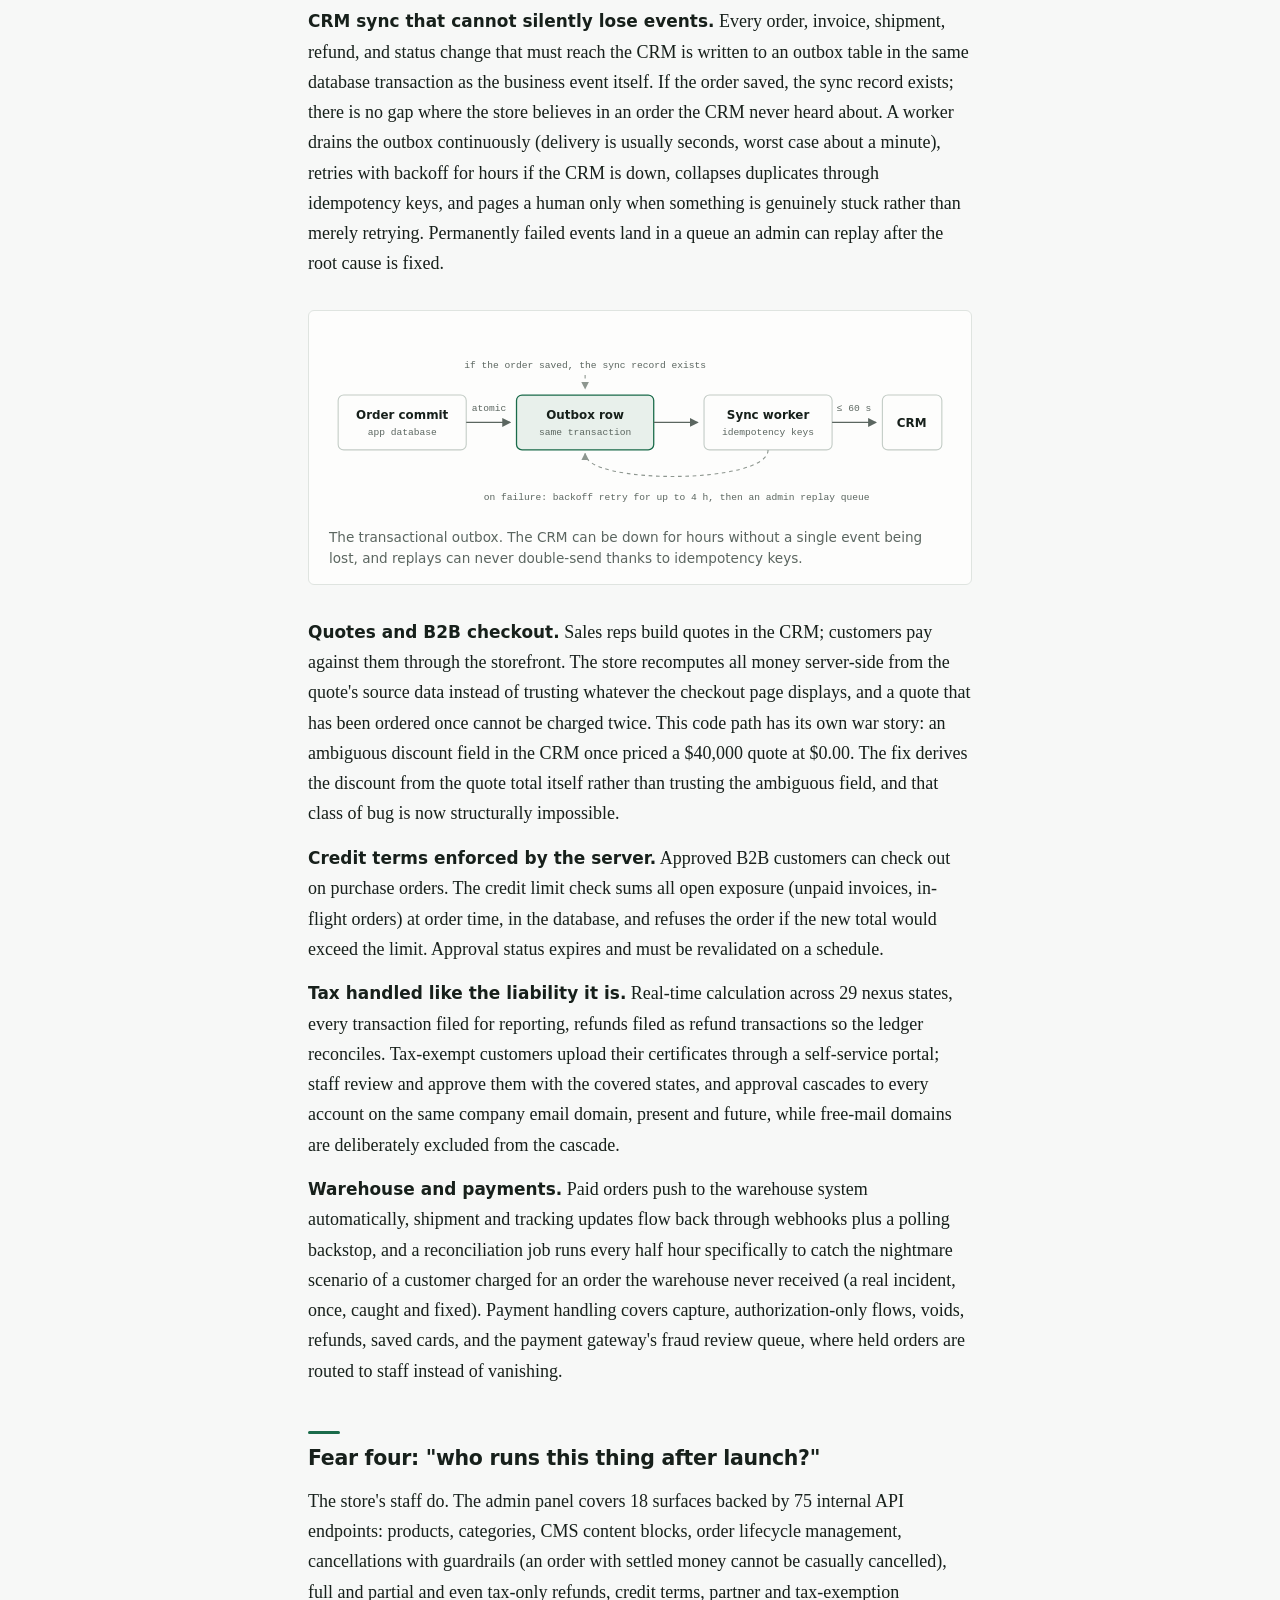
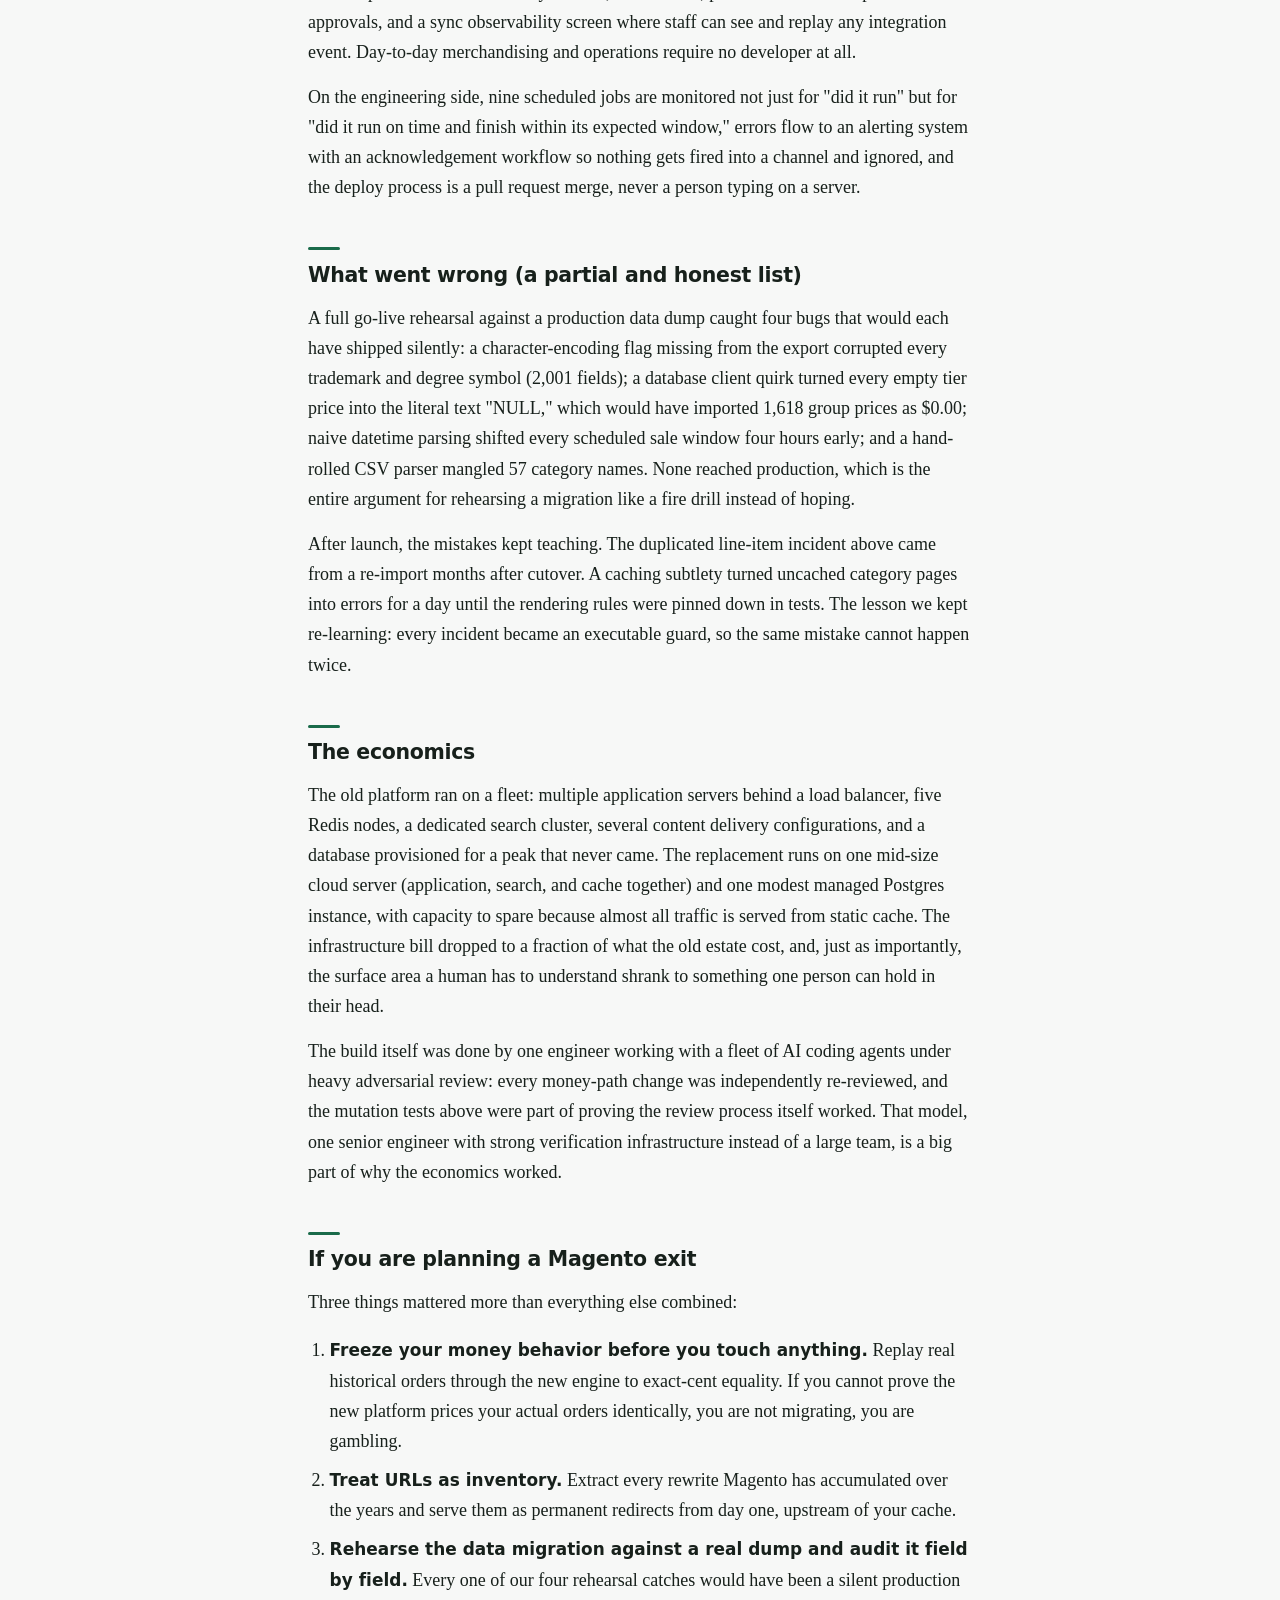
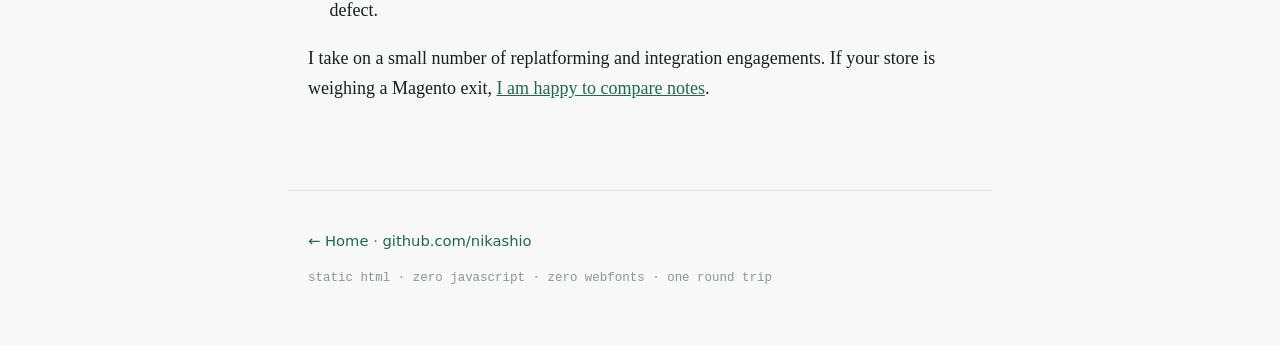
==== commit 31bf17a8: "Editorial pass: lead with merchant outcomes, parity as proof" ====
--- a/blog/leaving-magento-2/index.html
+++ b/blog/leaving-magento-2/index.html
@@ -3,11 +3,11 @@
 <head>
 <meta charset="utf-8">
 <meta name="viewport" content="width=device-width, initial-scale=1">
-<title>How to leave Magento 2 without breaking a single order total</title>
-<meta name="description" content="A replatforming case study: exact-cent parity on 5,730 replayed production orders, 11,172 preserved URLs, mobile PageSpeed from 46 to 82, and the migration bugs a rehearsal caught before they shipped.">
+<title>How to leave Magento 2 without losing orders, rankings, or integrations</title>
+<meta name="description" content="A replatforming case study: mobile PageSpeed from 46 to 82, 11,172 preserved URLs, a CRM sync that cannot lose events, and exact-cent parity on 5,730 replayed production orders.">
 <link rel="canonical" href="https://nikashio.github.io/blog/leaving-magento-2/">
-<meta property="og:title" content="How to leave Magento 2 without breaking a single order total">
-<meta property="og:description" content="A replatforming case study written by the engineer who did it: money-path parity, SEO preservation, integrations, and what went wrong.">
+<meta property="og:title" content="How to leave Magento 2 without losing orders, rankings, or integrations">
+<meta property="og:description" content="A replatforming case study: performance, SEO preservation, integrations, cost, and what went wrong along the way.">
 <meta property="og:type" content="article">
 <meta property="og:image" content="https://nikashio.github.io/blog/leaving-magento-2/img/pagespeed.png">
 <link rel="stylesheet" href="/style.css">
@@ -22,22 +22,21 @@
 </header>
 <main>
 <article>
-<h1>How to leave Magento 2 without breaking a single order total</h1>
+<h1>How to leave Magento 2 without losing orders, rankings, or integrations</h1>
 <p class="meta">2026-08 &middot; Nikoloz Shiomghvdlishvili</p>
 
-<p><em>A case study of replatforming a live store, written by the engineer who did it. The merchant is a US retailer of technical hardware selling to both businesses and consumers. Names are omitted at their request; every number below comes from the project's commit history, test suites, and migration runbooks.</em></p>
+<p><em>A case study of moving a live store off Magento 2. The merchant is a US retailer of technical hardware selling to both businesses and consumers. Names are omitted at their request; every number below comes from the project's commit history, test suites, and migration runbooks.</em></p>
 
 <div class="ledger">
   <p class="caption">The results, up front</p>
   <dl>
-    <div class="row"><dt>Production orders replayed to exact-cent parity</dt><dd>5,730 <span class="tick">&check;</span></dd></div>
-    <div class="row"><dt>Cents of pricing drift tolerated</dt><dd>$0.00 <span class="tick">&check;</span></dd></div>
+    <div class="row"><dt>Mobile PageSpeed score, before &rarr; after</dt><dd>46 &rarr; 82 <span class="tick">&check;</span></dd></div>
+    <div class="row"><dt>Total Blocking Time, before &rarr; after</dt><dd>2,390 ms &rarr; 90 ms <span class="tick">&check;</span></dd></div>
+    <div class="row"><dt>Magento URLs preserved as permanent redirects</dt><dd>11,172 <span class="tick">&check;</span></dd></div>
     <div class="row"><dt>Historical orders carried over</dt><dd>60,898 <span class="tick">&check;</span></dd></div>
     <div class="row"><dt>Product images migrated byte-exact</dt><dd>1,625 <span class="tick">&check;</span></dd></div>
-    <div class="row"><dt>Magento URLs preserved as permanent redirects</dt><dd>11,172 <span class="tick">&check;</span></dd></div>
-    <div class="row"><dt>Mobile PageSpeed score, before &rarr; after</dt><dd>46 &rarr; 82 <span class="tick">&check;</span></dd></div>
-    <div class="row"><dt>Total Blocking Time, before &rarr; after</dt><dd>2,390 ms &rarr; 90 ms <span class="tick">&check;</span></dd></div>
     <div class="row"><dt>Admin surfaces store staff run without a developer</dt><dd>18 <span class="tick">&check;</span></dd></div>
+    <div class="row"><dt>Pricing drift across 5,730 replayed production orders</dt><dd>$0.00 <span class="tick">&check;</span></dd></div>
   </dl>
 </div>
 
@@ -208,7 +207,7 @@
 <li><strong>Rehearse the data migration against a real dump and audit it field by field.</strong> Every one of our four rehearsal catches would have been a silent production defect.</li>
 </ol>
 
-<p>I am the engineer behind this project and I take on a small number of replatforming and integration engagements. If your store is weighing a Magento exit, <a href="mailto:nikashio42@gmail.com">I am happy to compare notes</a>.</p>
+<p>I take on a small number of replatforming and integration engagements. If your store is weighing a Magento exit, <a href="mailto:nikashio42@gmail.com">I am happy to compare notes</a>.</p>
 
 </article>
 </main>
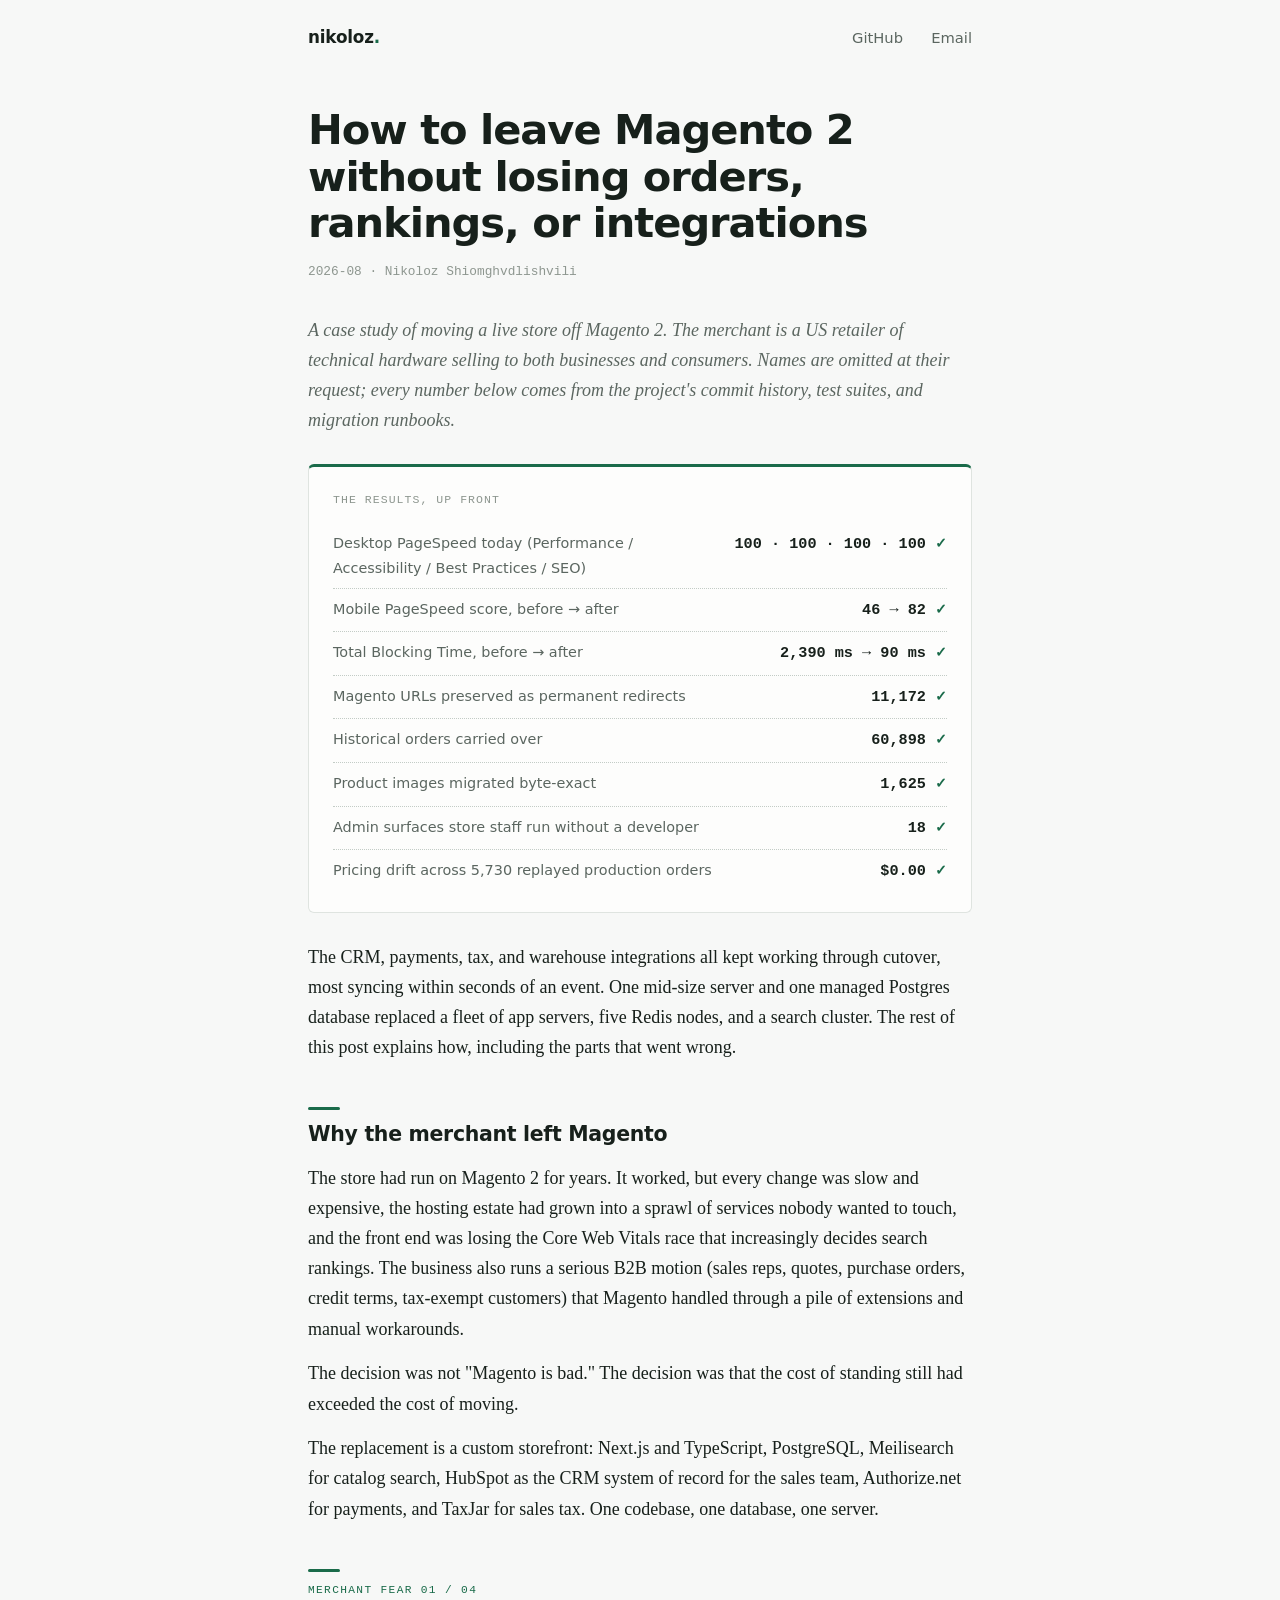
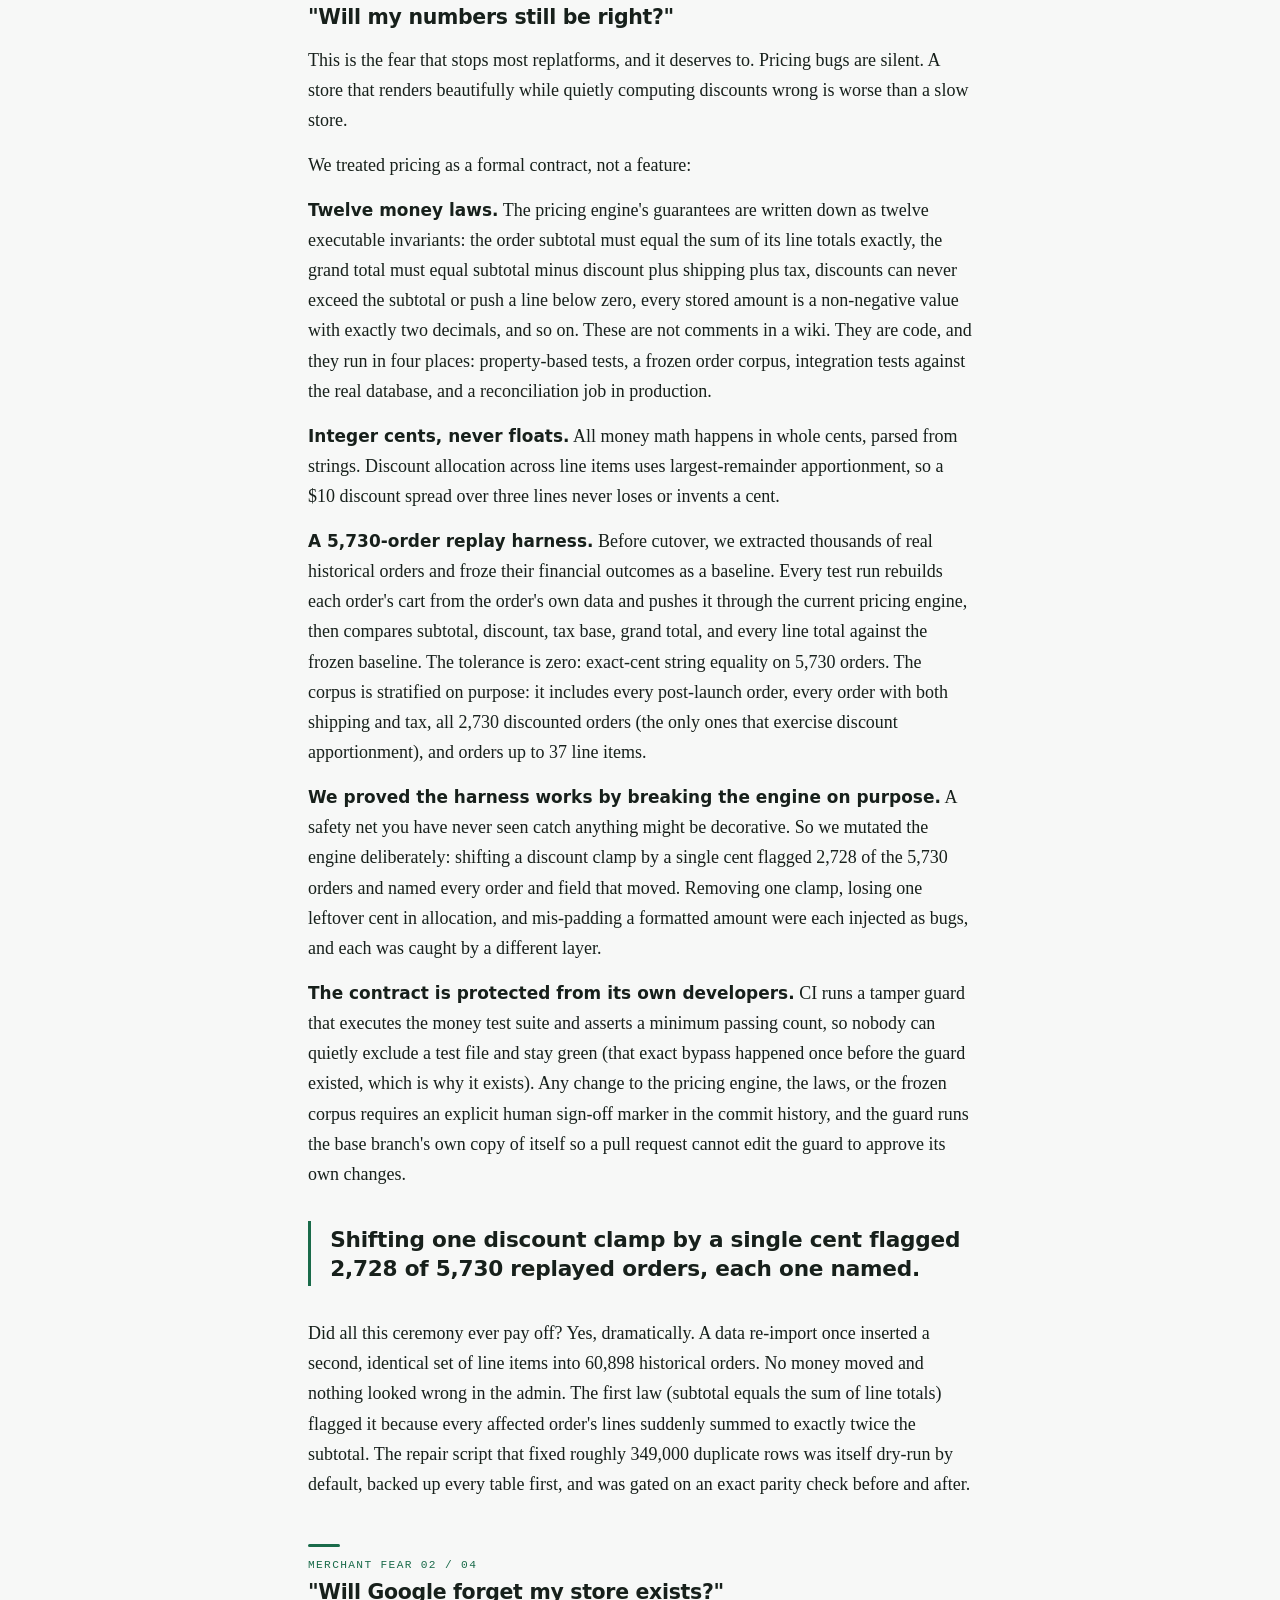
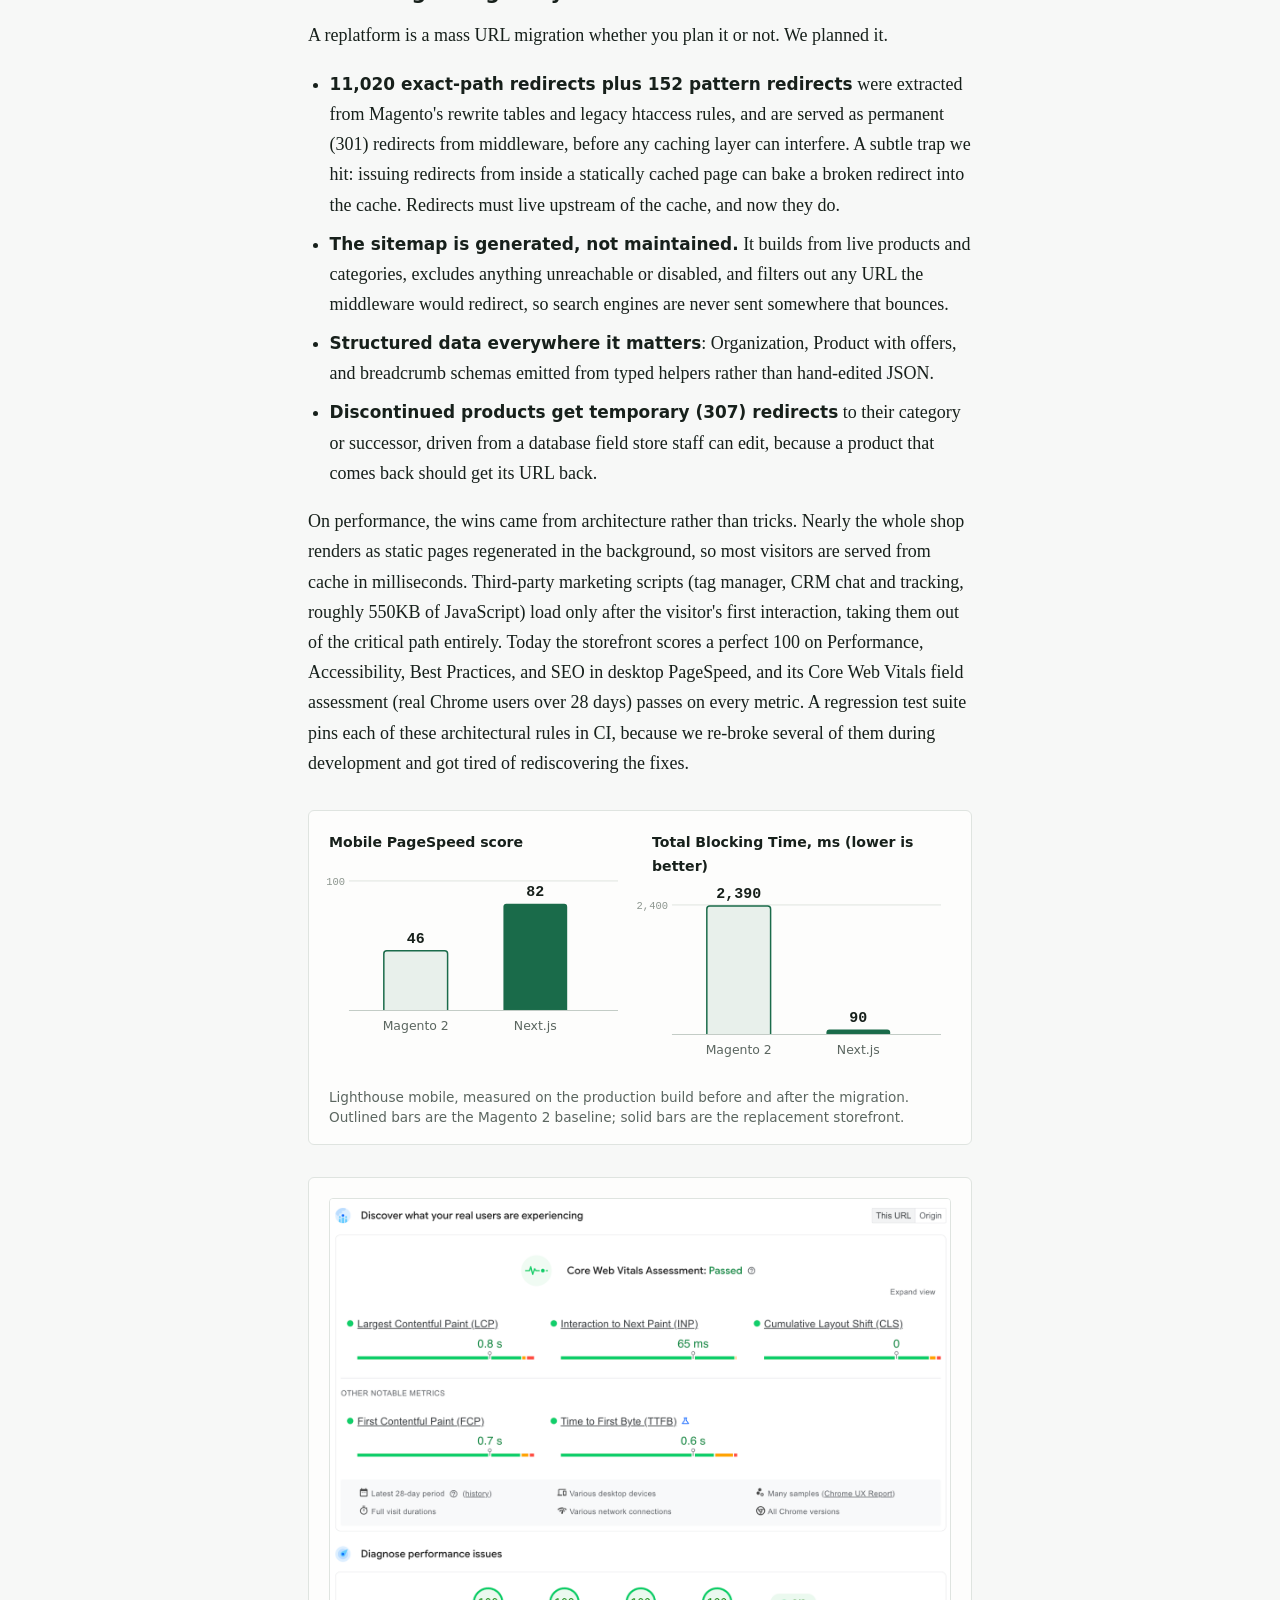
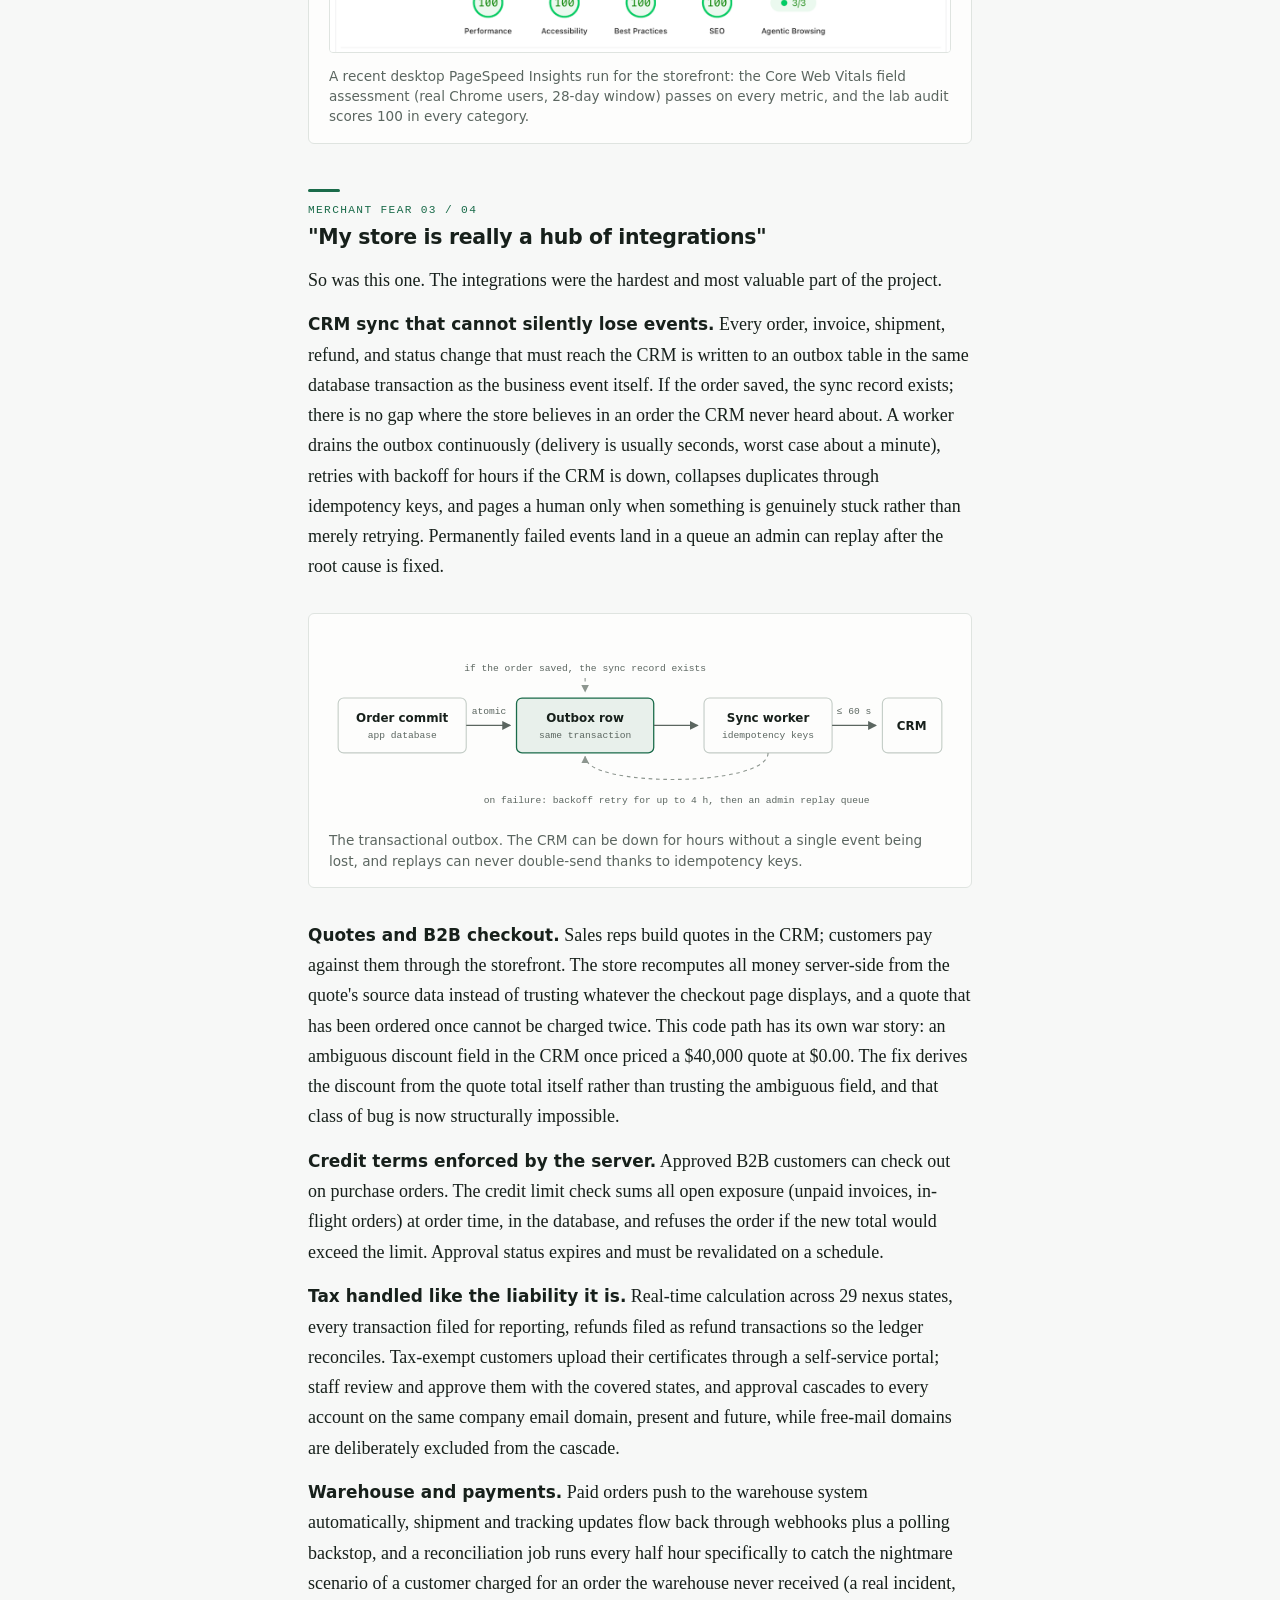
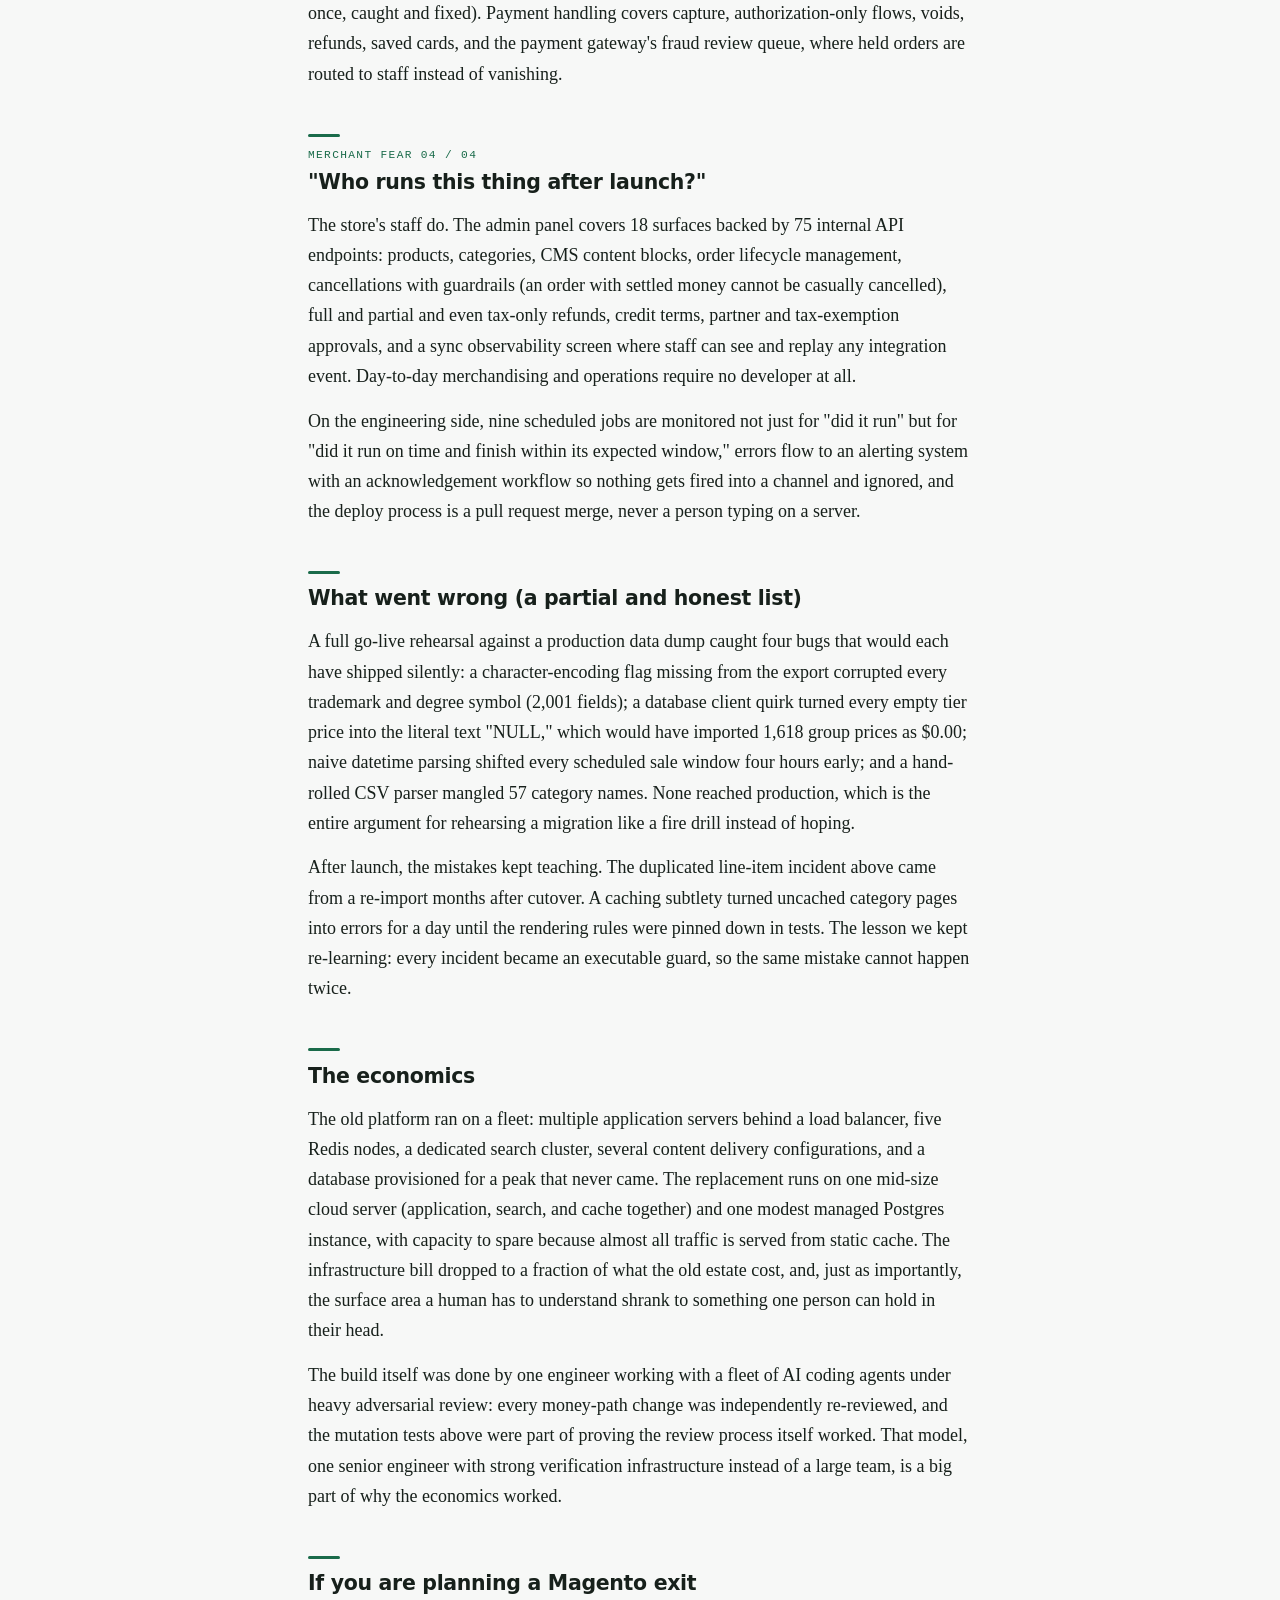
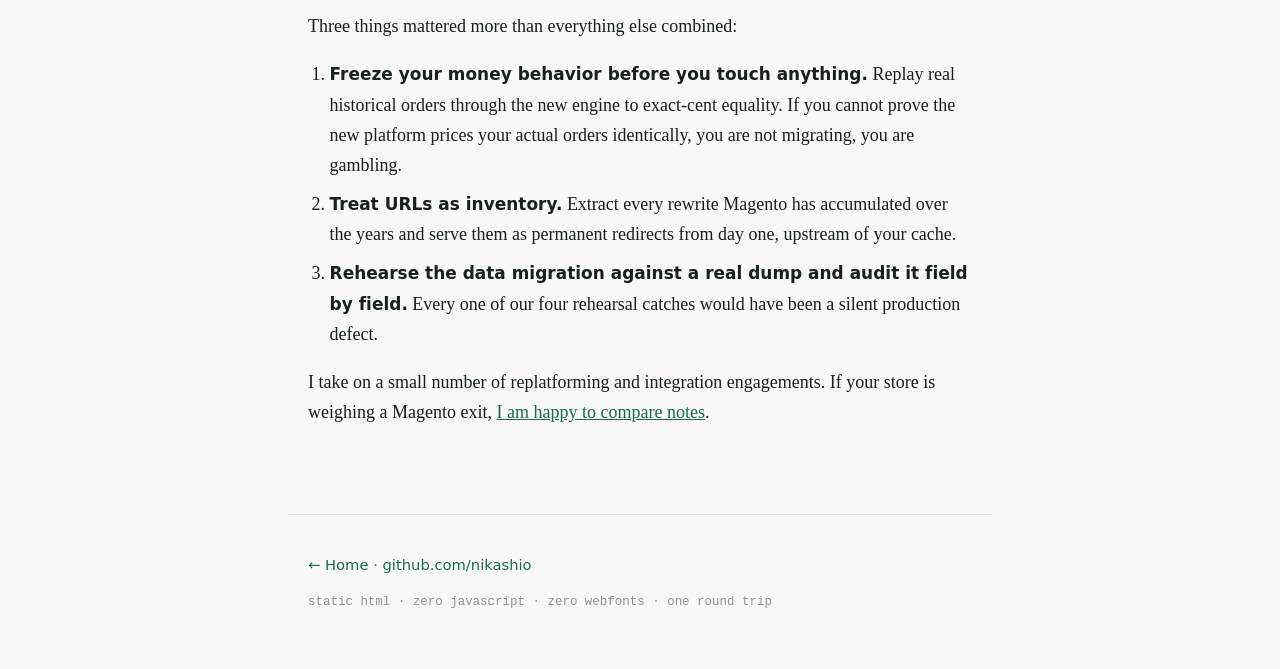
==== commit c5dcb7b8: "Desktop 100s as selling point; rings, section eyebrows, pull quote" ====
--- a/blog/leaving-magento-2/index.html
+++ b/blog/leaving-magento-2/index.html
@@ -30,6 +30,7 @@
 <div class="ledger">
   <p class="caption">The results, up front</p>
   <dl>
+    <div class="row"><dt>Desktop PageSpeed today (Performance / Accessibility / Best Practices / SEO)</dt><dd>100 &middot; 100 &middot; 100 &middot; 100 <span class="tick">&check;</span></dd></div>
     <div class="row"><dt>Mobile PageSpeed score, before &rarr; after</dt><dd>46 &rarr; 82 <span class="tick">&check;</span></dd></div>
     <div class="row"><dt>Total Blocking Time, before &rarr; after</dt><dd>2,390 ms &rarr; 90 ms <span class="tick">&check;</span></dd></div>
     <div class="row"><dt>Magento URLs preserved as permanent redirects</dt><dd>11,172 <span class="tick">&check;</span></dd></div>
@@ -50,7 +51,7 @@
 
 <p>The replacement is a custom storefront: Next.js and TypeScript, PostgreSQL, Meilisearch for catalog search, HubSpot as the CRM system of record for the sales team, Authorize.net for payments, and TaxJar for sales tax. One codebase, one database, one server.</p>
 
-<h2>Fear one: "will my numbers still be right?"</h2>
+<h2><span class="eyebrow">Merchant fear 01 / 04</span>"Will my numbers still be right?"</h2>
 
 <p>This is the fear that stops most replatforms, and it deserves to. Pricing bugs are silent. A store that renders beautifully while quietly computing discounts wrong is worse than a slow store.</p>
 
@@ -66,9 +67,11 @@
 
 <p><strong>The contract is protected from its own developers.</strong> CI runs a tamper guard that executes the money test suite and asserts a minimum passing count, so nobody can quietly exclude a test file and stay green (that exact bypass happened once before the guard existed, which is why it exists). Any change to the pricing engine, the laws, or the frozen corpus requires an explicit human sign-off marker in the commit history, and the guard runs the base branch's own copy of itself so a pull request cannot edit the guard to approve its own changes.</p>
 
+<aside class="pull">Shifting one discount clamp by a single cent flagged 2,728 of 5,730 replayed orders, each one named.</aside>
+
 <p>Did all this ceremony ever pay off? Yes, dramatically. A data re-import once inserted a second, identical set of line items into 60,898 historical orders. No money moved and nothing looked wrong in the admin. The first law (subtotal equals the sum of line totals) flagged it because every affected order's lines suddenly summed to exactly twice the subtotal. The repair script that fixed roughly 349,000 duplicate rows was itself dry-run by default, backed up every table first, and was gated on an exact parity check before and after.</p>
 
-<h2>Fear two: "will Google forget my store exists?"</h2>
+<h2><span class="eyebrow">Merchant fear 02 / 04</span>"Will Google forget my store exists?"</h2>
 
 <p>A replatform is a mass URL migration whether you plan it or not. We planned it.</p>
 
@@ -79,7 +82,7 @@
 <li><strong>Discontinued products get temporary (307) redirects</strong> to their category or successor, driven from a database field store staff can edit, because a product that comes back should get its URL back.</li>
 </ul>
 
-<p>On performance, the wins came from architecture rather than tricks. Nearly the whole shop renders as static pages regenerated in the background, so most visitors are served from cache in milliseconds. Third-party marketing scripts (tag manager, CRM chat and tracking, roughly 550KB of JavaScript) load only after the visitor's first interaction, taking them out of the critical path entirely. A regression test suite pins each of these architectural rules in CI, because we re-broke several of them during development and got tired of rediscovering the fixes.</p>
+<p>On performance, the wins came from architecture rather than tricks. Nearly the whole shop renders as static pages regenerated in the background, so most visitors are served from cache in milliseconds. Third-party marketing scripts (tag manager, CRM chat and tracking, roughly 550KB of JavaScript) load only after the visitor's first interaction, taking them out of the critical path entirely. Today the storefront scores a perfect 100 on Performance, Accessibility, Best Practices, and SEO in desktop PageSpeed, and its Core Web Vitals field assessment (real Chrome users over 28 days) passes on every metric. A regression test suite pins each of these architectural rules in CI, because we re-broke several of them during development and got tired of rediscovering the fixes.</p>
 
 <figure>
   <div class="chart-row">
@@ -124,10 +127,10 @@
 <figure>
   <!-- Raw img by design: this whole site is plain static HTML with no framework, so there is no next/image pipeline. -->
   <img src="img/pagespeed.png" alt="PageSpeed Insights report: Core Web Vitals assessment passed, with LCP 0.8 seconds, INP 65 milliseconds, CLS 0, and scores of 100 for Performance, Accessibility, Best Practices, and SEO" loading="lazy" decoding="async" width="1400" height="1023">
-  <figcaption>A recent PageSpeed Insights run for the storefront: the Core Web Vitals field assessment (real Chrome users, 28-day window) passes on every metric, and the lab audit scores 100 across the board.</figcaption>
+  <figcaption>A recent desktop PageSpeed Insights run for the storefront: the Core Web Vitals field assessment (real Chrome users, 28-day window) passes on every metric, and the lab audit scores 100 in every category.</figcaption>
 </figure>
 
-<h2>Fear three: "my store is really a hub of integrations"</h2>
+<h2><span class="eyebrow">Merchant fear 03 / 04</span>"My store is really a hub of integrations"</h2>
 
 <p>So was this one. The integrations were the hardest and most valuable part of the project.</p>
 
@@ -179,7 +182,7 @@
 
 <p><strong>Warehouse and payments.</strong> Paid orders push to the warehouse system automatically, shipment and tracking updates flow back through webhooks plus a polling backstop, and a reconciliation job runs every half hour specifically to catch the nightmare scenario of a customer charged for an order the warehouse never received (a real incident, once, caught and fixed). Payment handling covers capture, authorization-only flows, voids, refunds, saved cards, and the payment gateway's fraud review queue, where held orders are routed to staff instead of vanishing.</p>
 
-<h2>Fear four: "who runs this thing after launch?"</h2>
+<h2><span class="eyebrow">Merchant fear 04 / 04</span>"Who runs this thing after launch?"</h2>
 
 <p>The store's staff do. The admin panel covers 18 surfaces backed by 75 internal API endpoints: products, categories, CMS content blocks, order lifecycle management, cancellations with guardrails (an order with settled money cannot be casually cancelled), full and partial and even tax-only refunds, credit terms, partner and tax-exemption approvals, and a sync observability screen where staff can see and replay any integration event. Day-to-day merchandising and operations require no developer at all.</p>
 
--- a/style.css
+++ b/style.css
@@ -369,3 +369,60 @@
   .ledger dd { font-size: 0.88rem; }
   table { display: block; overflow-x: auto; }
 }
+
+/* ---------- lighthouse rings ---------- */
+
+.rings-block { margin: 1.8rem 0; }
+
+.strip-caption {
+  font-family: var(--mono);
+  font-size: 0.72rem;
+  letter-spacing: 0.09em;
+  text-transform: uppercase;
+  color: var(--ink-3);
+  margin: 0 0 0.9rem;
+}
+
+.rings { display: flex; gap: 1.75rem; flex-wrap: wrap; }
+
+.ring { text-align: center; }
+
+.ring svg { width: 68px; height: 68px; display: block; margin: 0 auto 0.45rem; }
+
+.ring .disc { fill: var(--green-soft); stroke: var(--green); stroke-width: 4; }
+
+.ring .score {
+  font-family: var(--mono);
+  font-variant-numeric: tabular-nums;
+  font-weight: 700;
+  font-size: 19px;
+  fill: var(--ink);
+}
+
+.ring-label { font-family: var(--sans); font-size: 0.74rem; color: var(--ink-2); }
+
+/* ---------- section eyebrows & pull quotes ---------- */
+
+.eyebrow {
+  display: block;
+  font-family: var(--mono);
+  font-size: 0.7rem;
+  font-weight: 400;
+  letter-spacing: 0.12em;
+  text-transform: uppercase;
+  color: var(--green);
+  margin-bottom: 0.4rem;
+}
+
+.pull {
+  border-left: 3px solid var(--green);
+  margin: 2rem 0;
+  padding: 0.2rem 0 0.2rem 1.2rem;
+  font-family: var(--sans);
+  font-weight: 700;
+  font-size: 1.35rem;
+  line-height: 1.35;
+  letter-spacing: -0.01em;
+}
+
+.pull .num { font-size: 1em; }
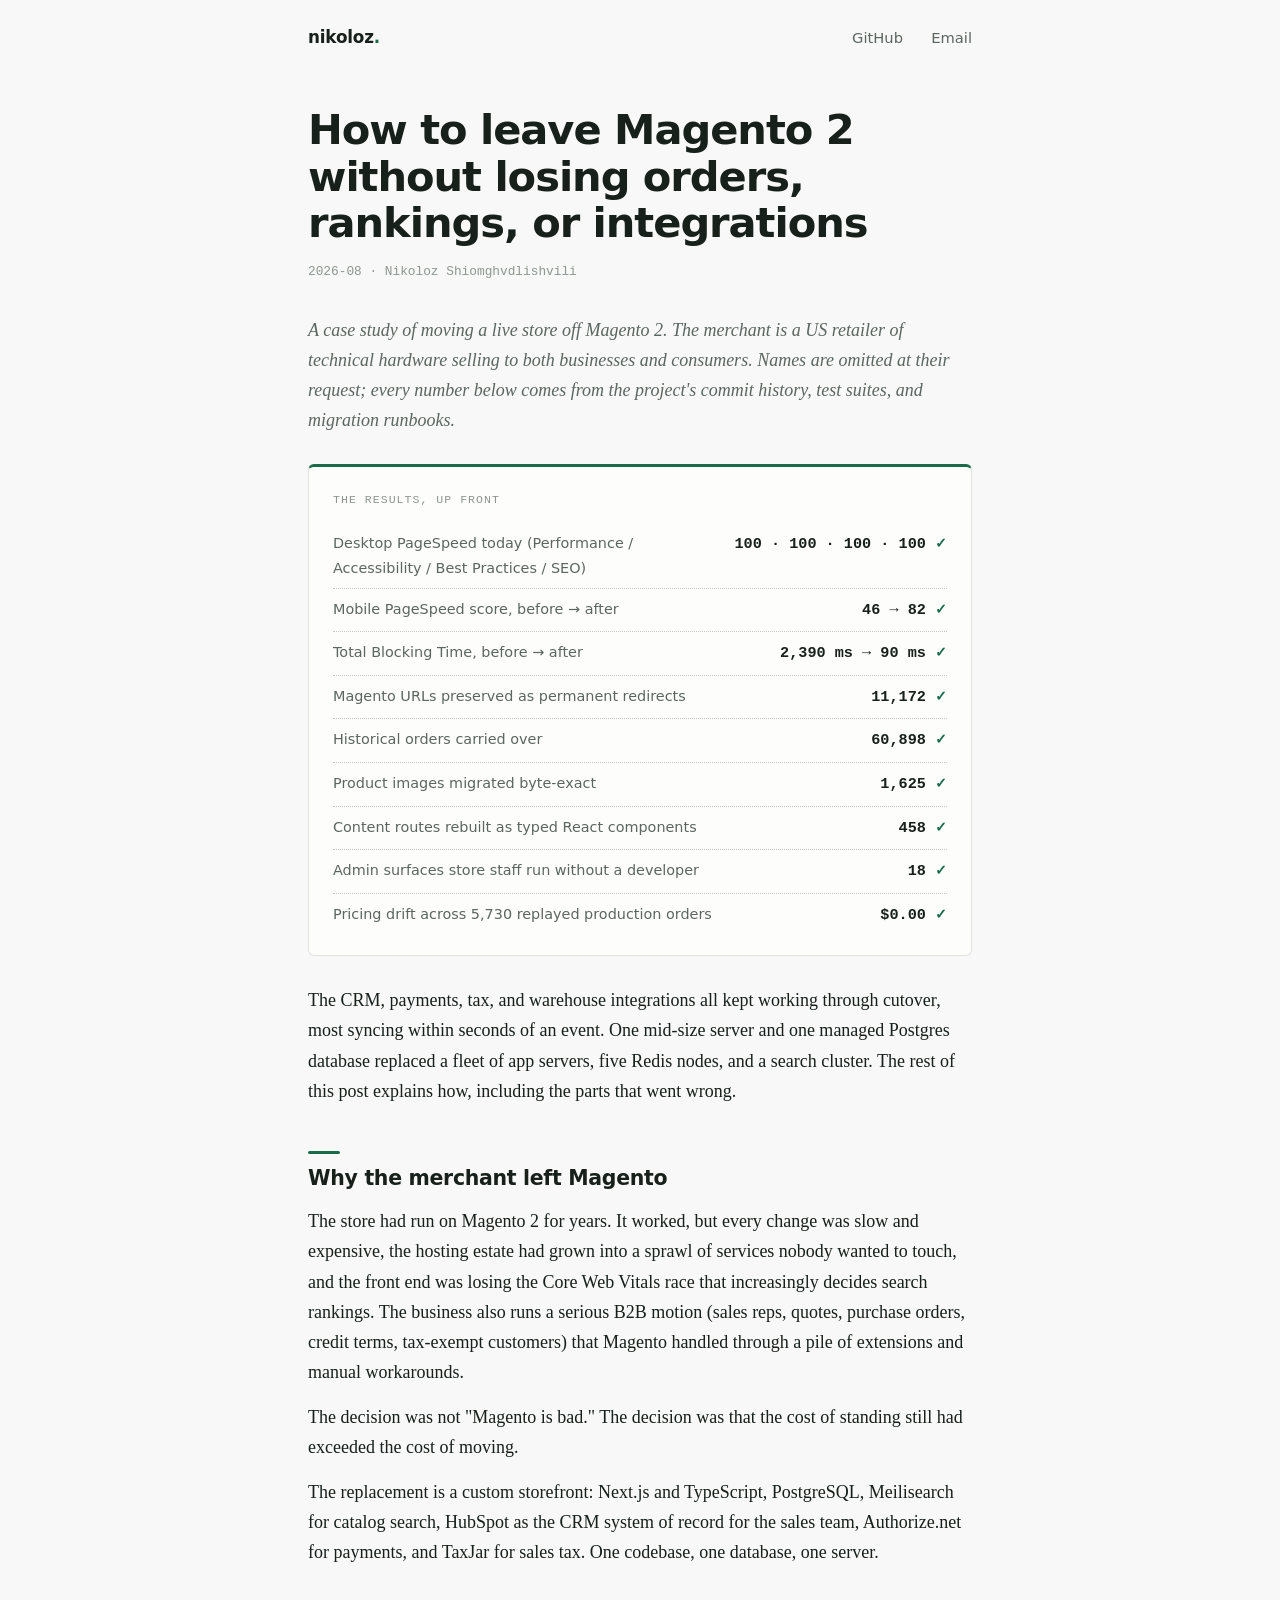
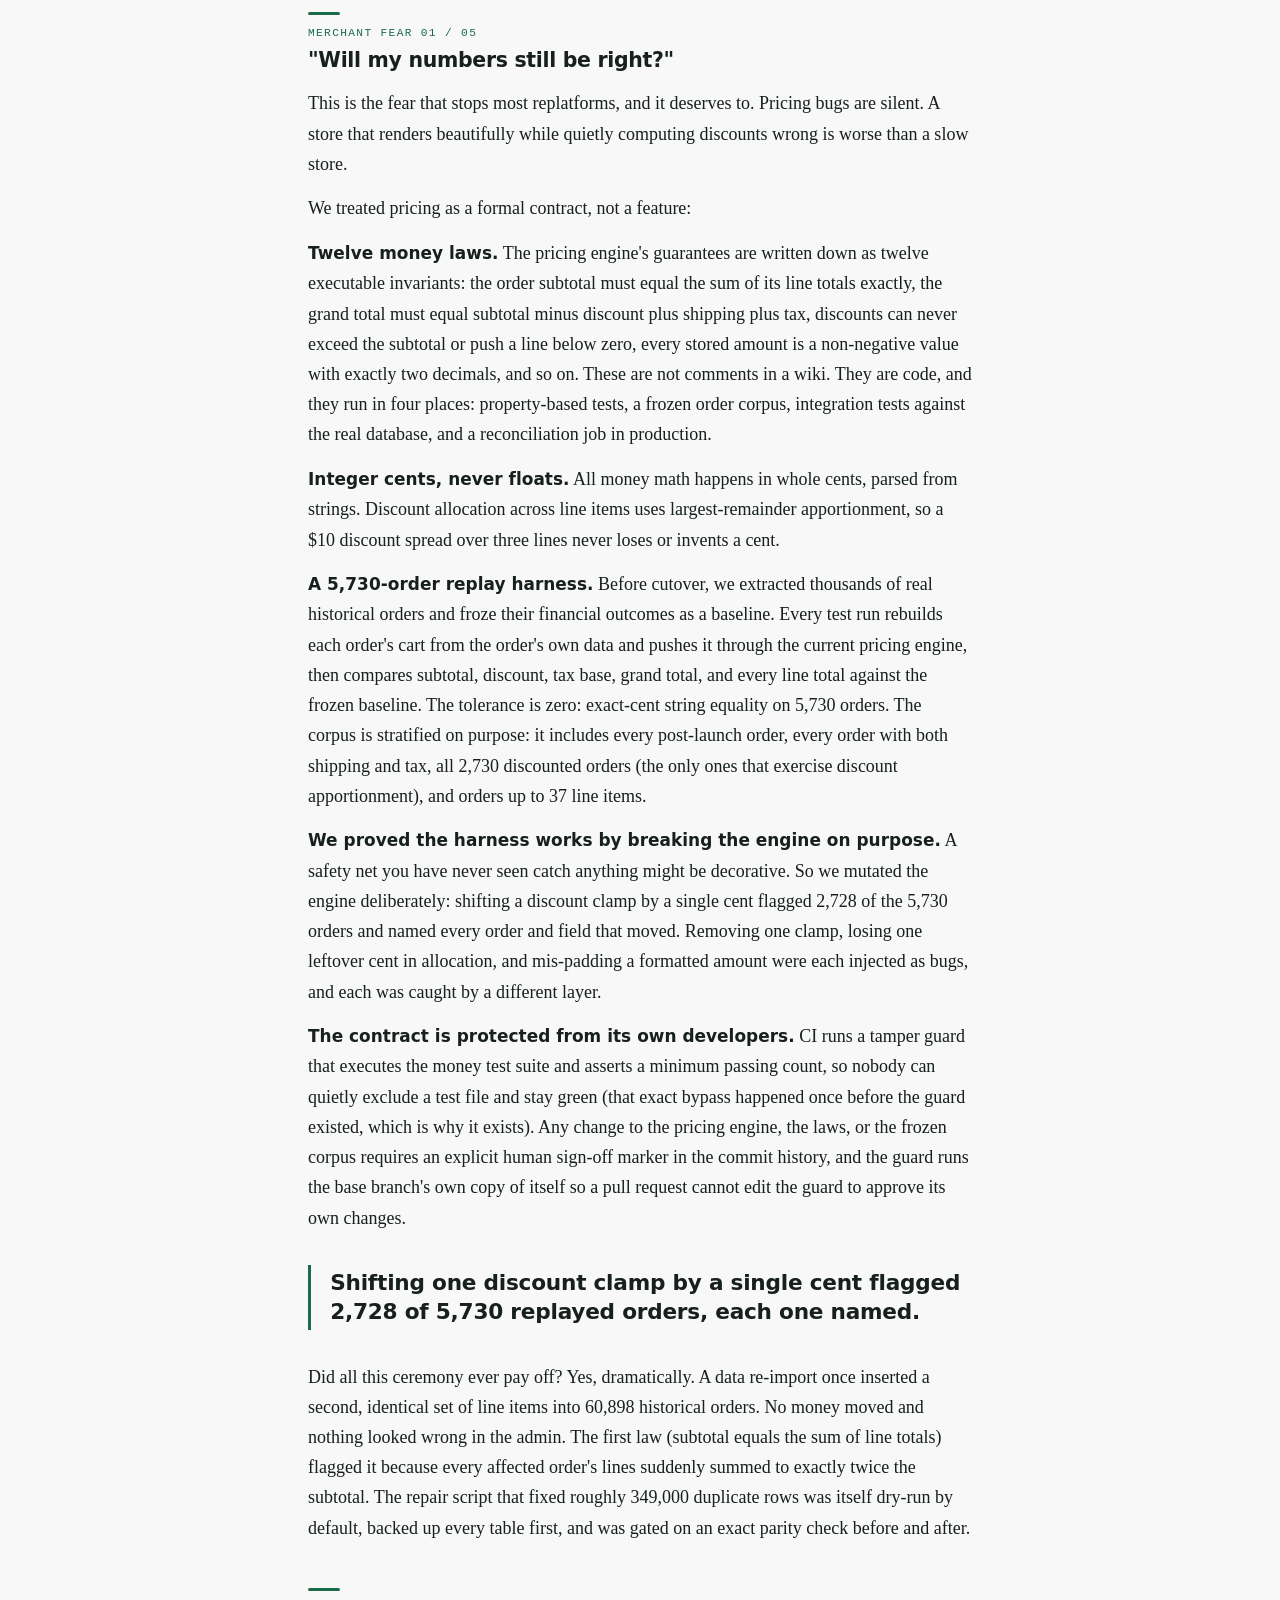
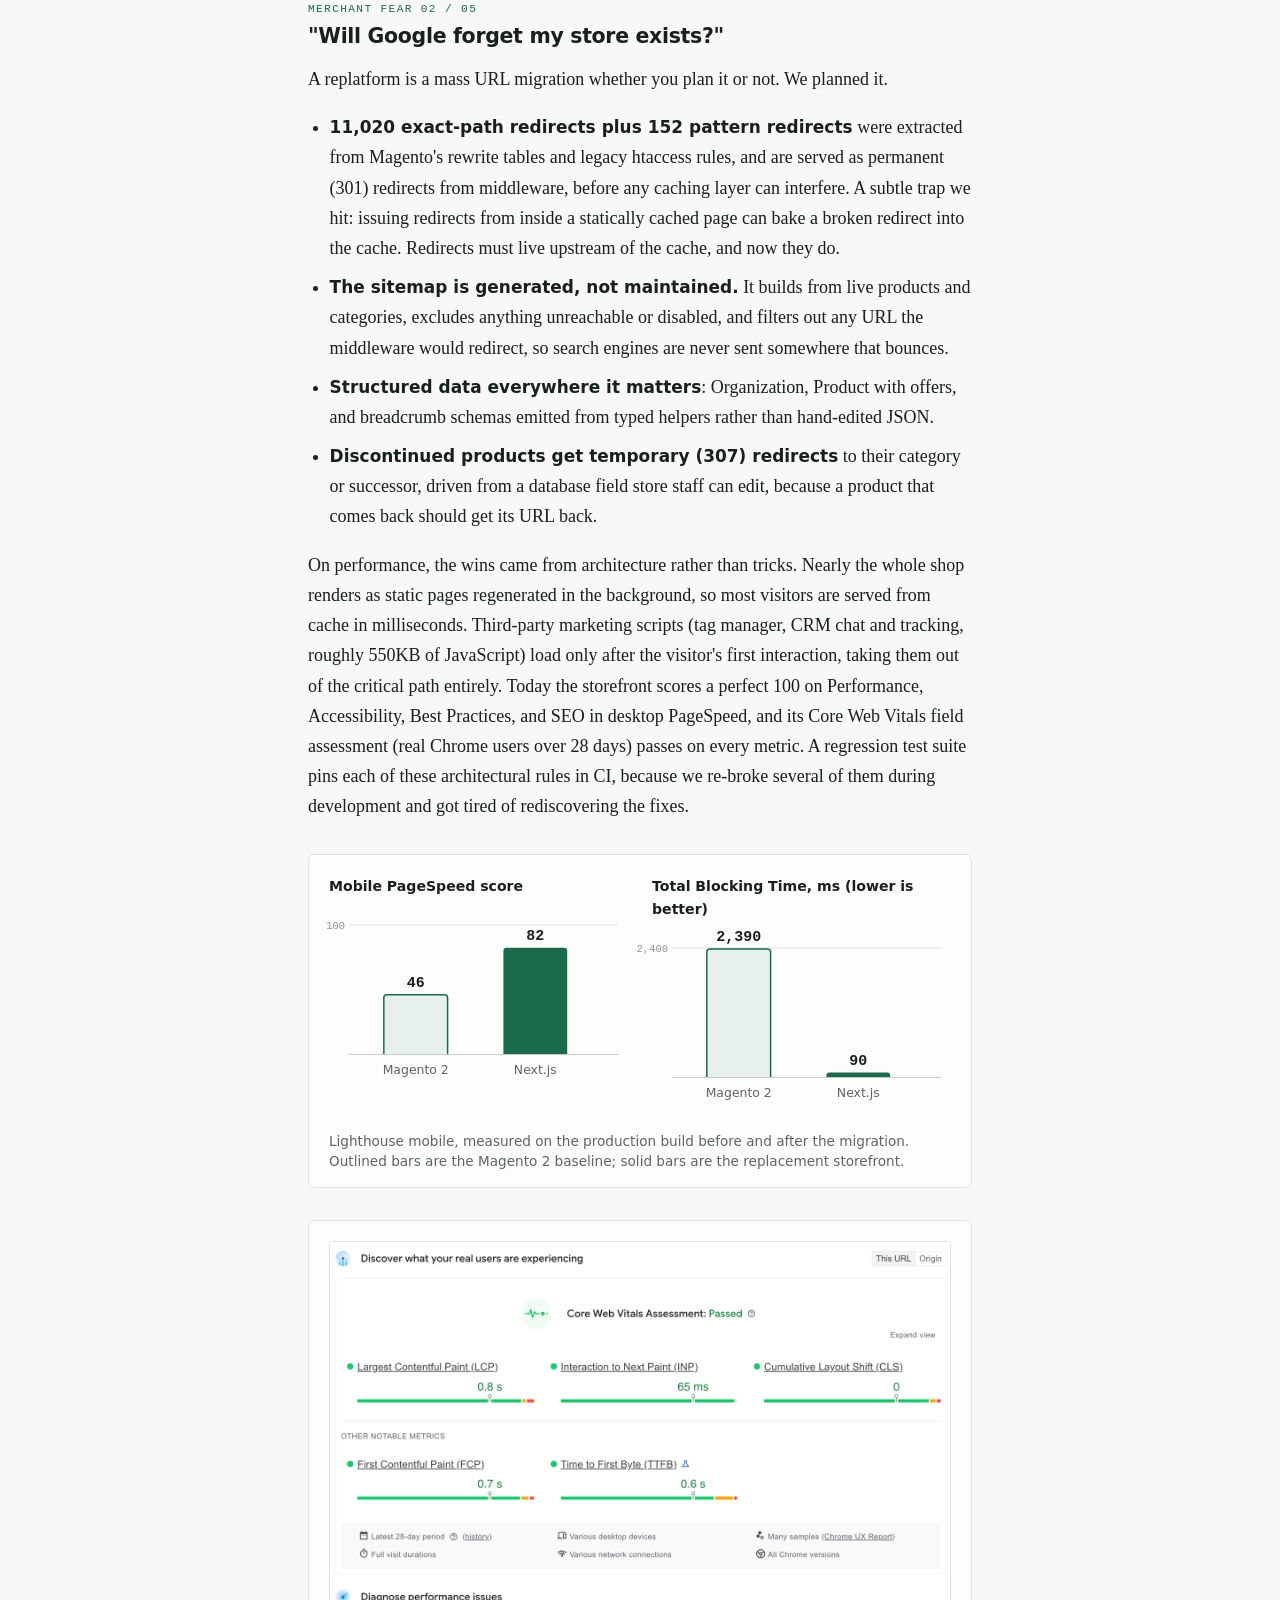
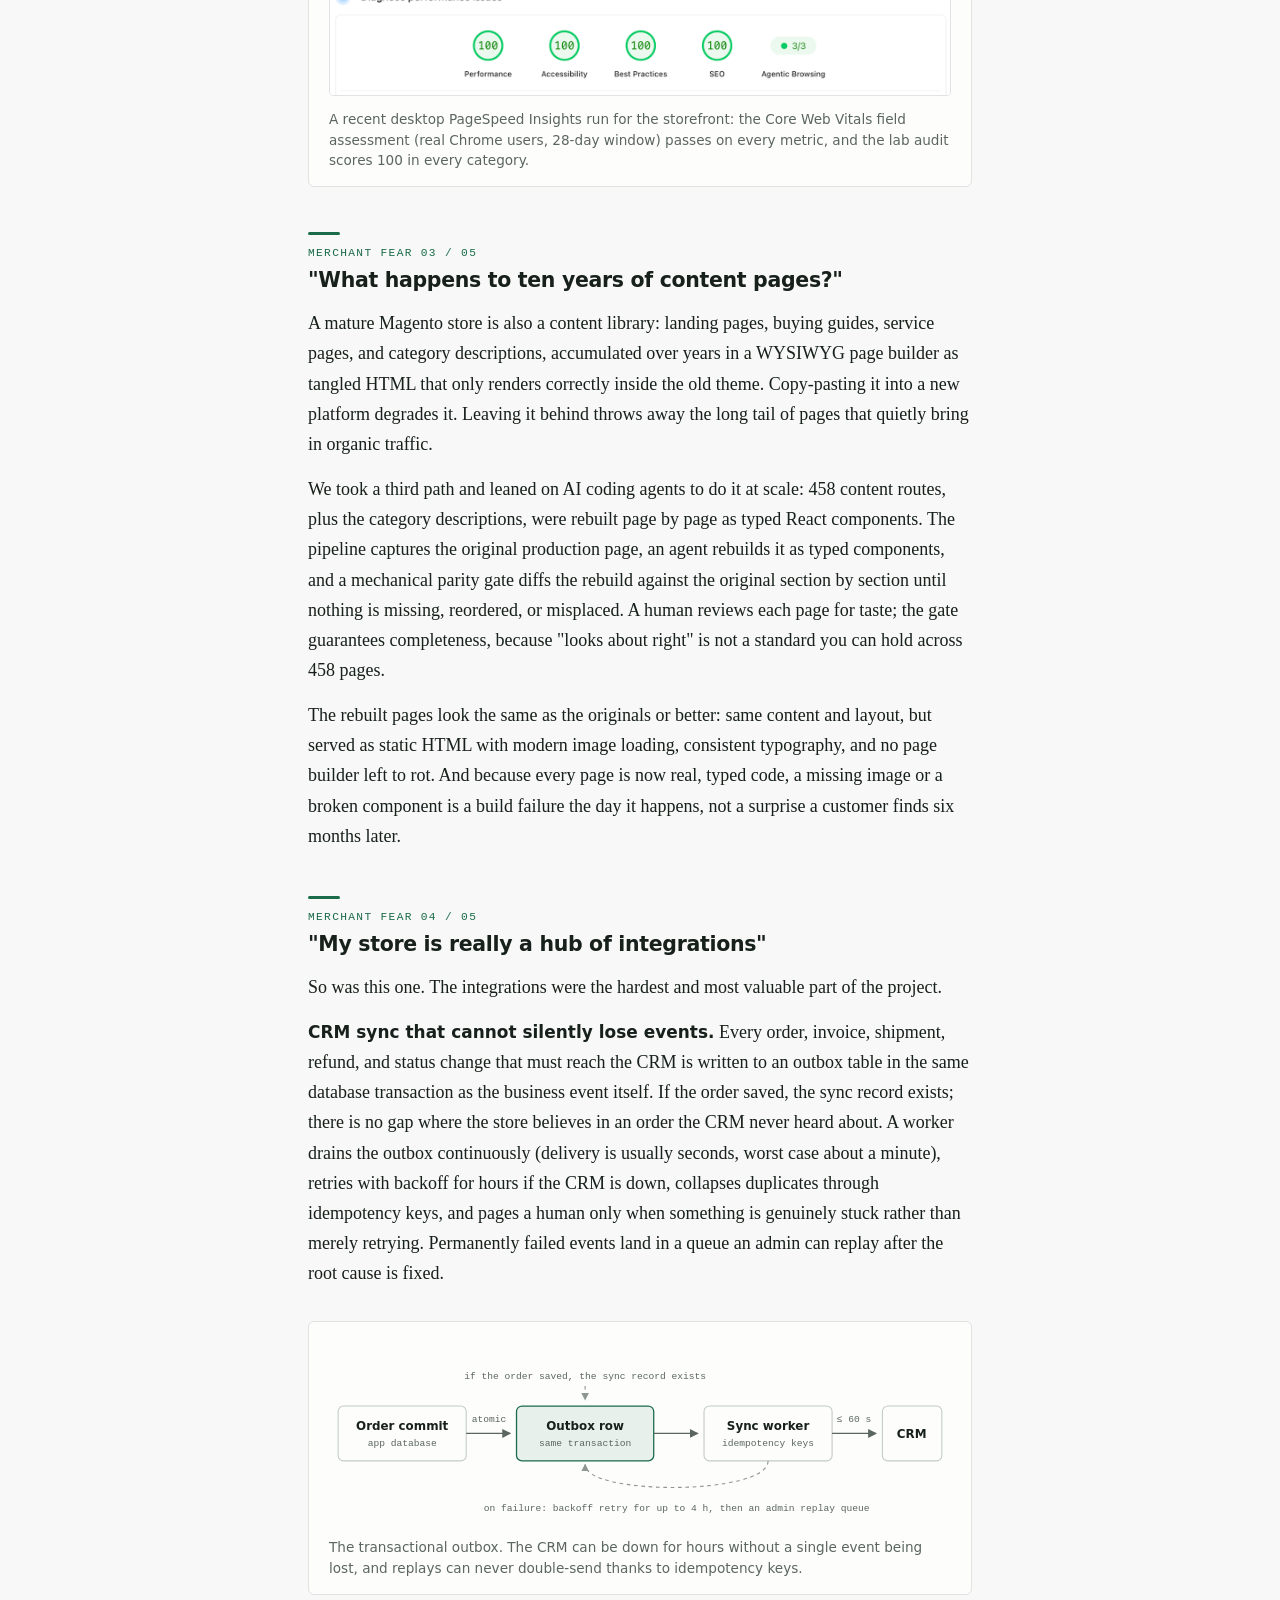
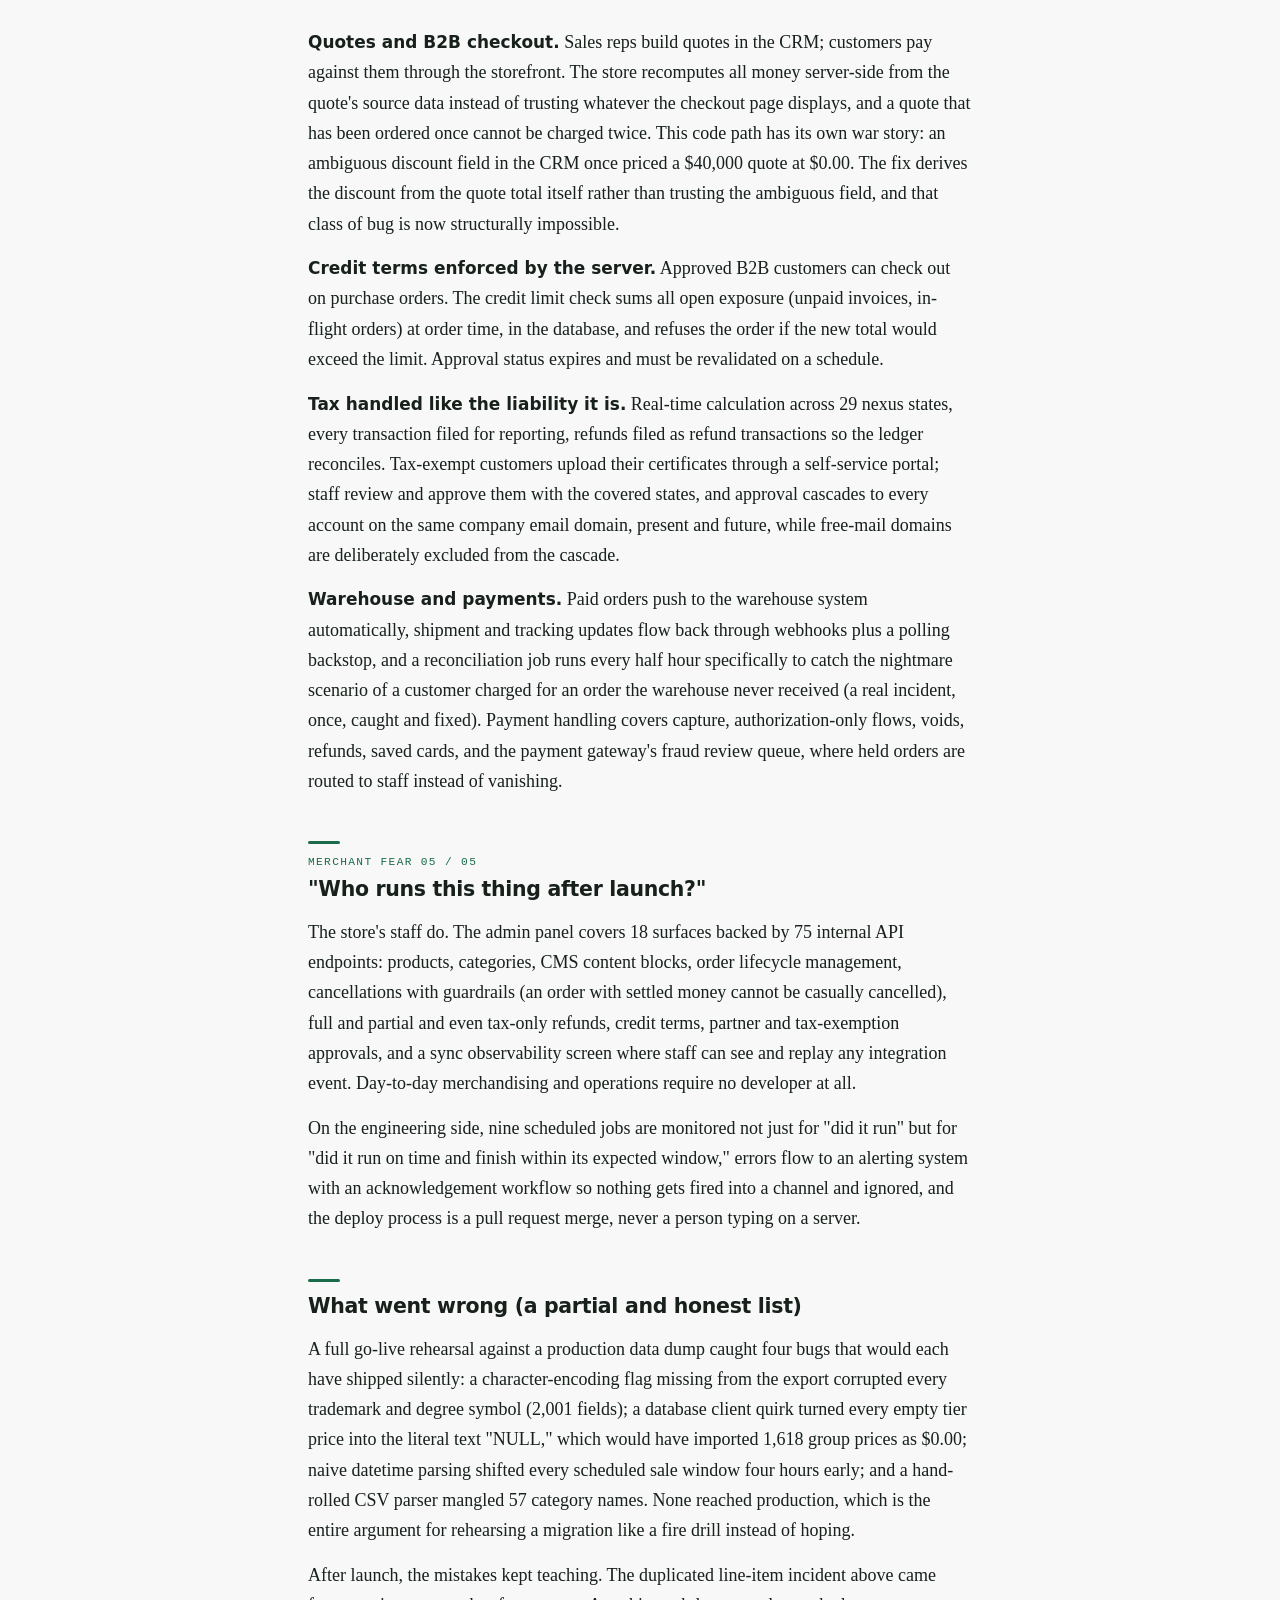
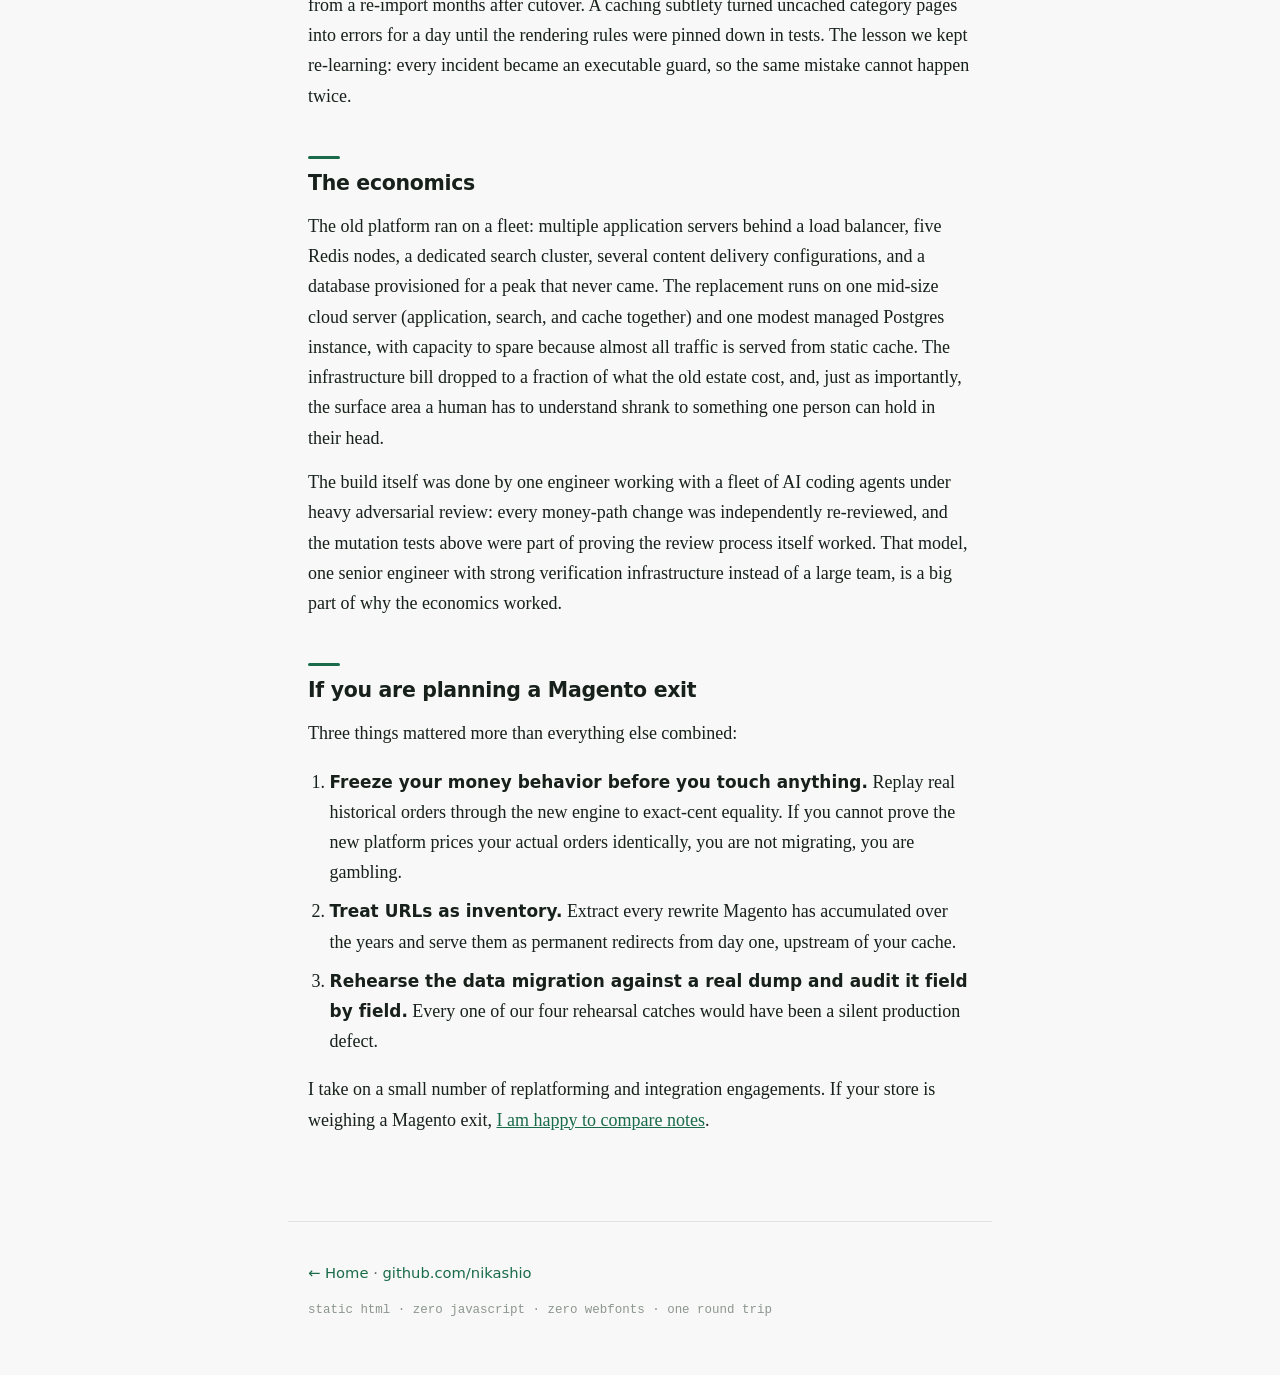
==== commit 54f63287: "Add content-migration section: AI-rebuilt typed CMS pages" ====
--- a/blog/leaving-magento-2/index.html
+++ b/blog/leaving-magento-2/index.html
@@ -36,6 +36,7 @@
     <div class="row"><dt>Magento URLs preserved as permanent redirects</dt><dd>11,172 <span class="tick">&check;</span></dd></div>
     <div class="row"><dt>Historical orders carried over</dt><dd>60,898 <span class="tick">&check;</span></dd></div>
     <div class="row"><dt>Product images migrated byte-exact</dt><dd>1,625 <span class="tick">&check;</span></dd></div>
+    <div class="row"><dt>Content routes rebuilt as typed React components</dt><dd>458 <span class="tick">&check;</span></dd></div>
     <div class="row"><dt>Admin surfaces store staff run without a developer</dt><dd>18 <span class="tick">&check;</span></dd></div>
     <div class="row"><dt>Pricing drift across 5,730 replayed production orders</dt><dd>$0.00 <span class="tick">&check;</span></dd></div>
   </dl>
@@ -51,7 +52,7 @@
 
 <p>The replacement is a custom storefront: Next.js and TypeScript, PostgreSQL, Meilisearch for catalog search, HubSpot as the CRM system of record for the sales team, Authorize.net for payments, and TaxJar for sales tax. One codebase, one database, one server.</p>
 
-<h2><span class="eyebrow">Merchant fear 01 / 04</span>"Will my numbers still be right?"</h2>
+<h2><span class="eyebrow">Merchant fear 01 / 05</span>"Will my numbers still be right?"</h2>
 
 <p>This is the fear that stops most replatforms, and it deserves to. Pricing bugs are silent. A store that renders beautifully while quietly computing discounts wrong is worse than a slow store.</p>
 
@@ -71,7 +72,7 @@
 
 <p>Did all this ceremony ever pay off? Yes, dramatically. A data re-import once inserted a second, identical set of line items into 60,898 historical orders. No money moved and nothing looked wrong in the admin. The first law (subtotal equals the sum of line totals) flagged it because every affected order's lines suddenly summed to exactly twice the subtotal. The repair script that fixed roughly 349,000 duplicate rows was itself dry-run by default, backed up every table first, and was gated on an exact parity check before and after.</p>
 
-<h2><span class="eyebrow">Merchant fear 02 / 04</span>"Will Google forget my store exists?"</h2>
+<h2><span class="eyebrow">Merchant fear 02 / 05</span>"Will Google forget my store exists?"</h2>
 
 <p>A replatform is a mass URL migration whether you plan it or not. We planned it.</p>
 
@@ -130,7 +131,15 @@
   <figcaption>A recent desktop PageSpeed Insights run for the storefront: the Core Web Vitals field assessment (real Chrome users, 28-day window) passes on every metric, and the lab audit scores 100 in every category.</figcaption>
 </figure>
 
-<h2><span class="eyebrow">Merchant fear 03 / 04</span>"My store is really a hub of integrations"</h2>
+<h2><span class="eyebrow">Merchant fear 03 / 05</span>"What happens to ten years of content pages?"</h2>
+
+<p>A mature Magento store is also a content library: landing pages, buying guides, service pages, and category descriptions, accumulated over years in a WYSIWYG page builder as tangled HTML that only renders correctly inside the old theme. Copy-pasting it into a new platform degrades it. Leaving it behind throws away the long tail of pages that quietly bring in organic traffic.</p>
+
+<p>We took a third path and leaned on AI coding agents to do it at scale: 458 content routes, plus the category descriptions, were rebuilt page by page as typed React components. The pipeline captures the original production page, an agent rebuilds it as typed components, and a mechanical parity gate diffs the rebuild against the original section by section until nothing is missing, reordered, or misplaced. A human reviews each page for taste; the gate guarantees completeness, because "looks about right" is not a standard you can hold across 458 pages.</p>
+
+<p>The rebuilt pages look the same as the originals or better: same content and layout, but served as static HTML with modern image loading, consistent typography, and no page builder left to rot. And because every page is now real, typed code, a missing image or a broken component is a build failure the day it happens, not a surprise a customer finds six months later.</p>
+
+<h2><span class="eyebrow">Merchant fear 04 / 05</span>"My store is really a hub of integrations"</h2>
 
 <p>So was this one. The integrations were the hardest and most valuable part of the project.</p>
 
@@ -182,7 +191,7 @@
 
 <p><strong>Warehouse and payments.</strong> Paid orders push to the warehouse system automatically, shipment and tracking updates flow back through webhooks plus a polling backstop, and a reconciliation job runs every half hour specifically to catch the nightmare scenario of a customer charged for an order the warehouse never received (a real incident, once, caught and fixed). Payment handling covers capture, authorization-only flows, voids, refunds, saved cards, and the payment gateway's fraud review queue, where held orders are routed to staff instead of vanishing.</p>
 
-<h2><span class="eyebrow">Merchant fear 04 / 04</span>"Who runs this thing after launch?"</h2>
+<h2><span class="eyebrow">Merchant fear 05 / 05</span>"Who runs this thing after launch?"</h2>
 
 <p>The store's staff do. The admin panel covers 18 surfaces backed by 75 internal API endpoints: products, categories, CMS content blocks, order lifecycle management, cancellations with guardrails (an order with settled money cannot be casually cancelled), full and partial and even tax-only refunds, credit terms, partner and tax-exemption approvals, and a sync observability screen where staff can see and replay any integration event. Day-to-day merchandising and operations require no developer at all.</p>
 
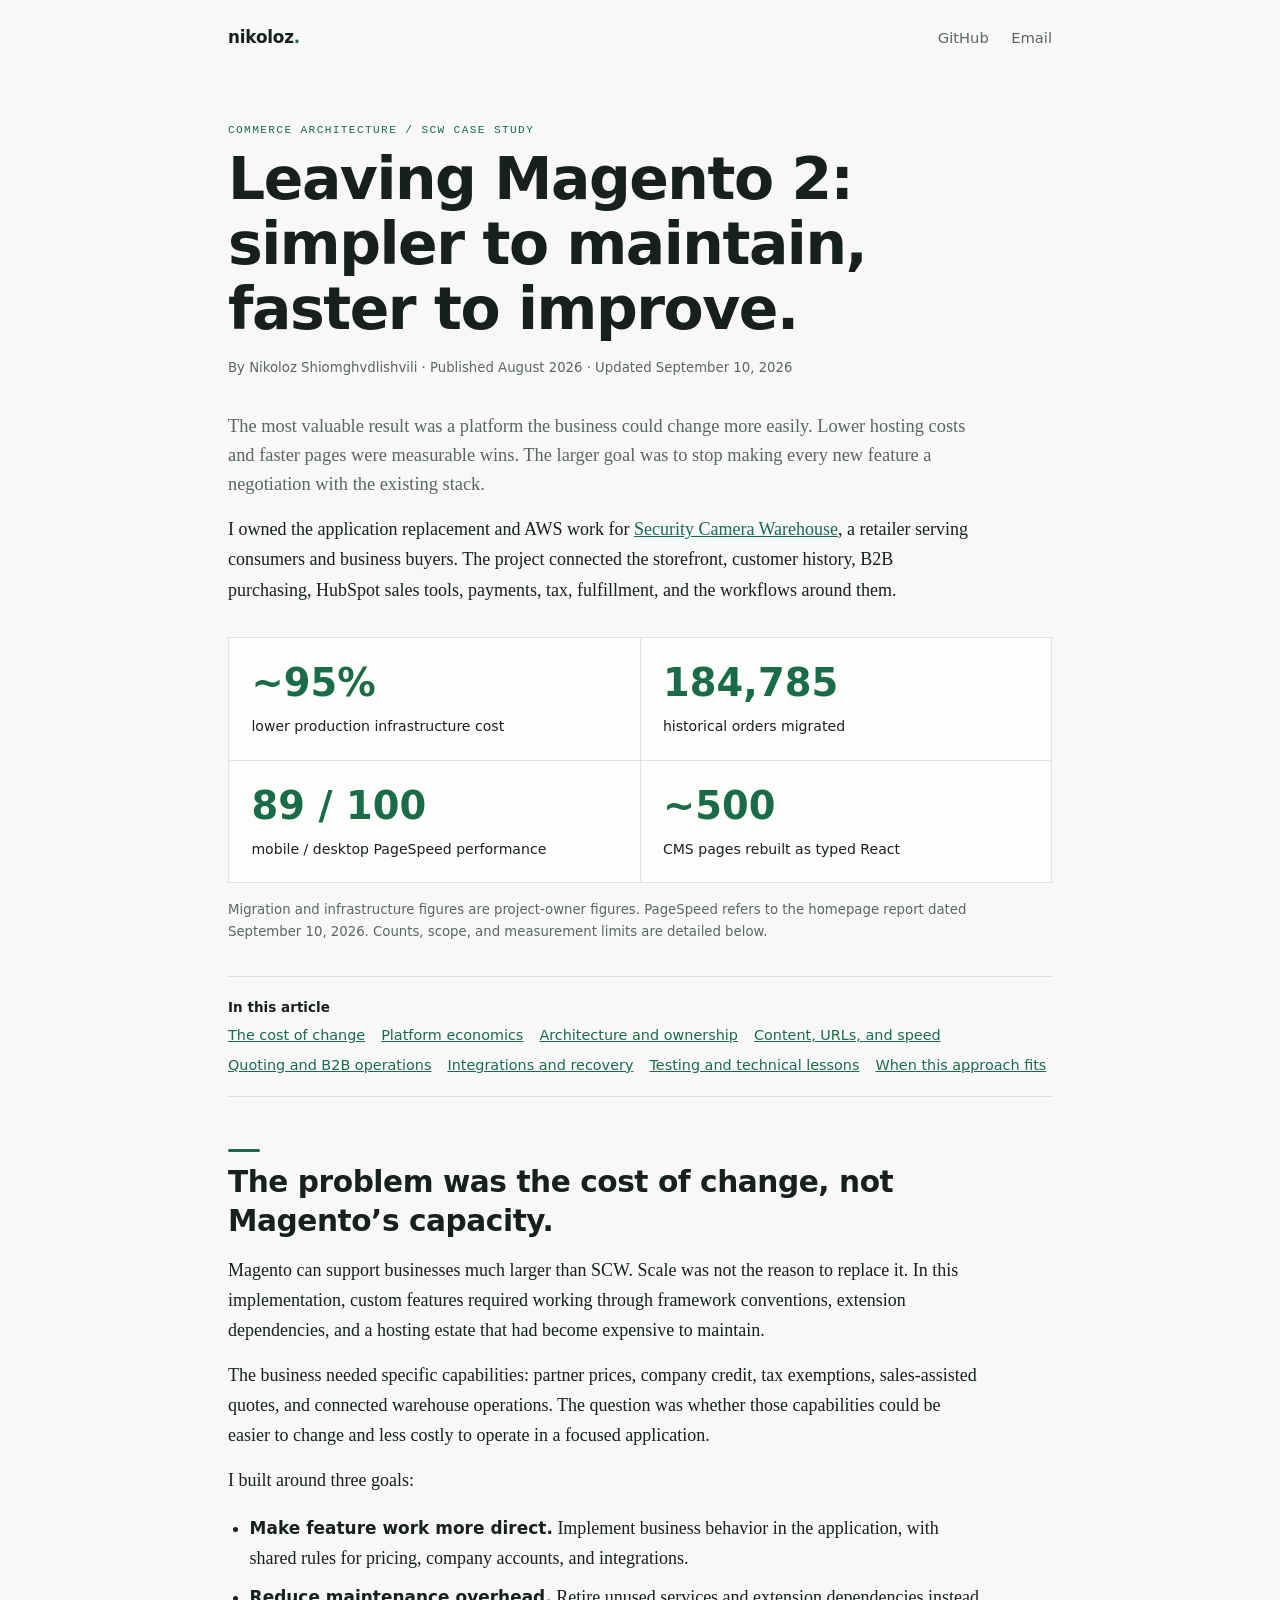
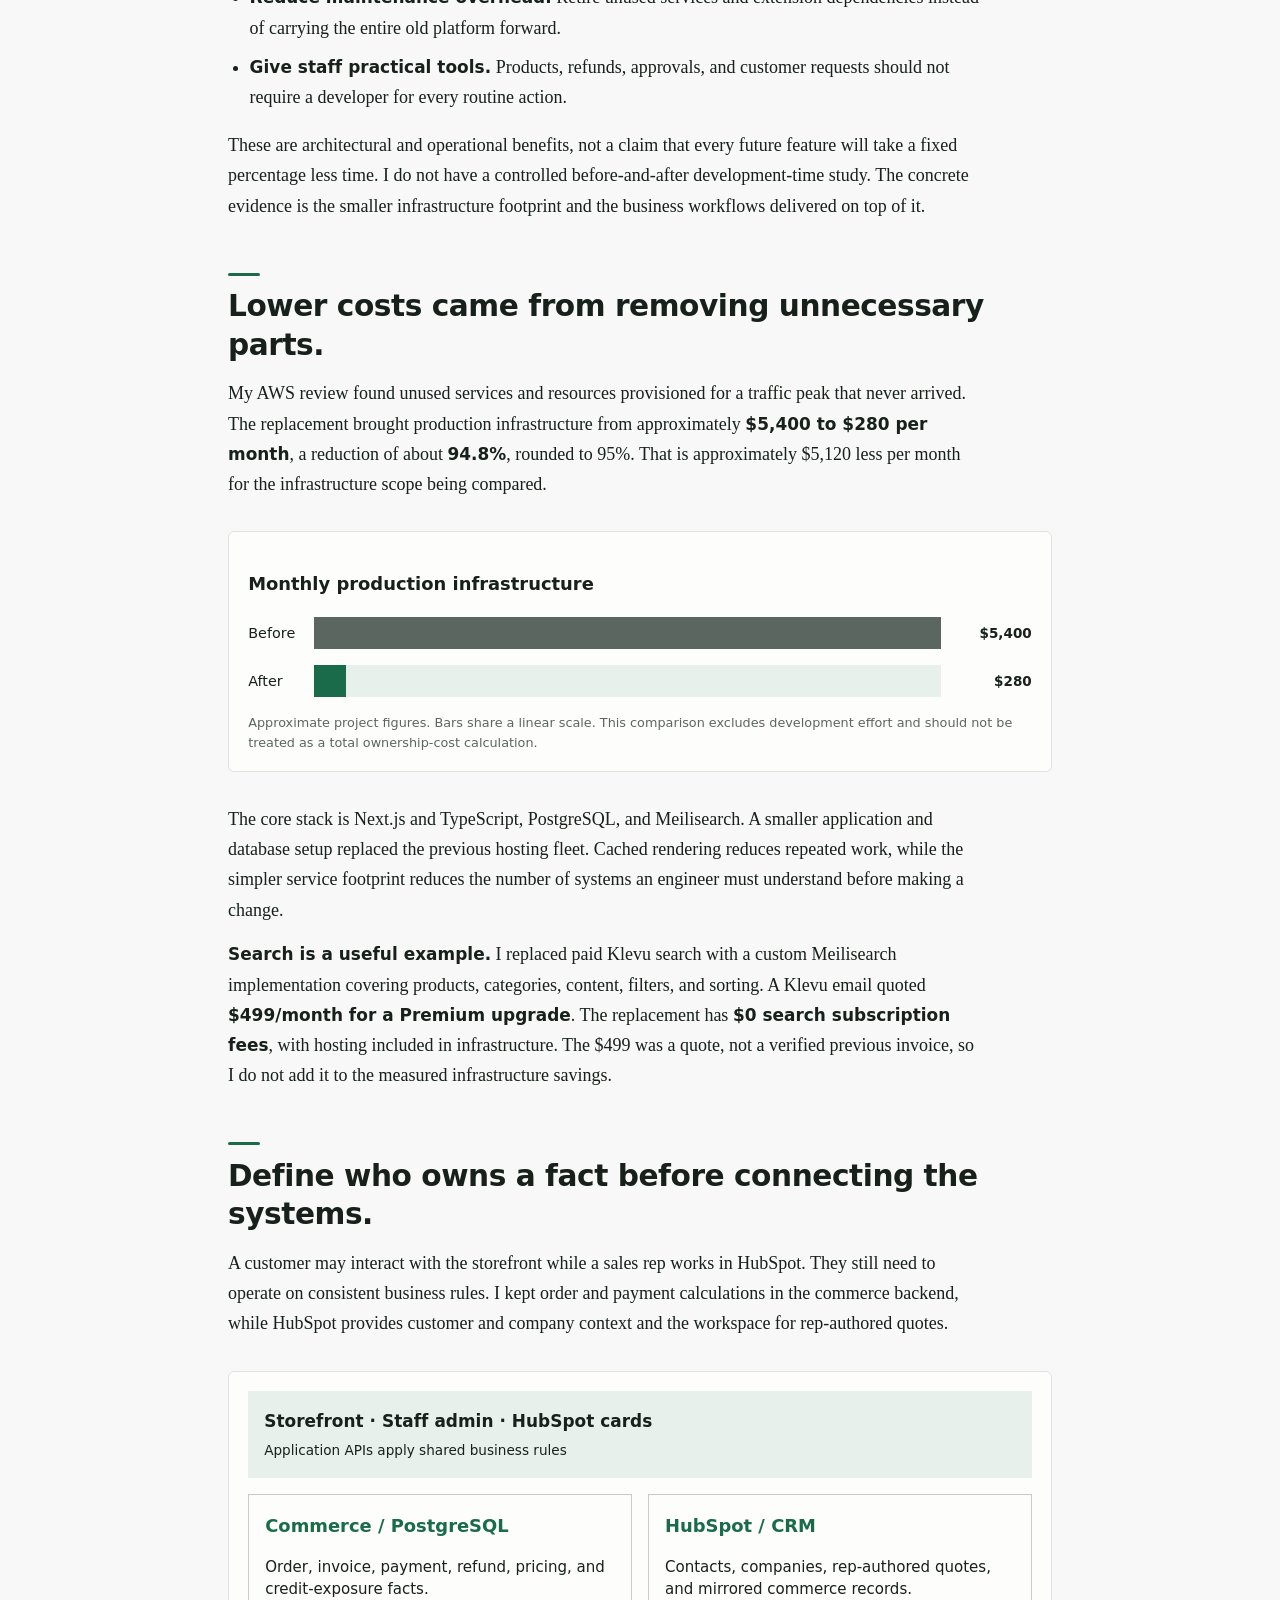
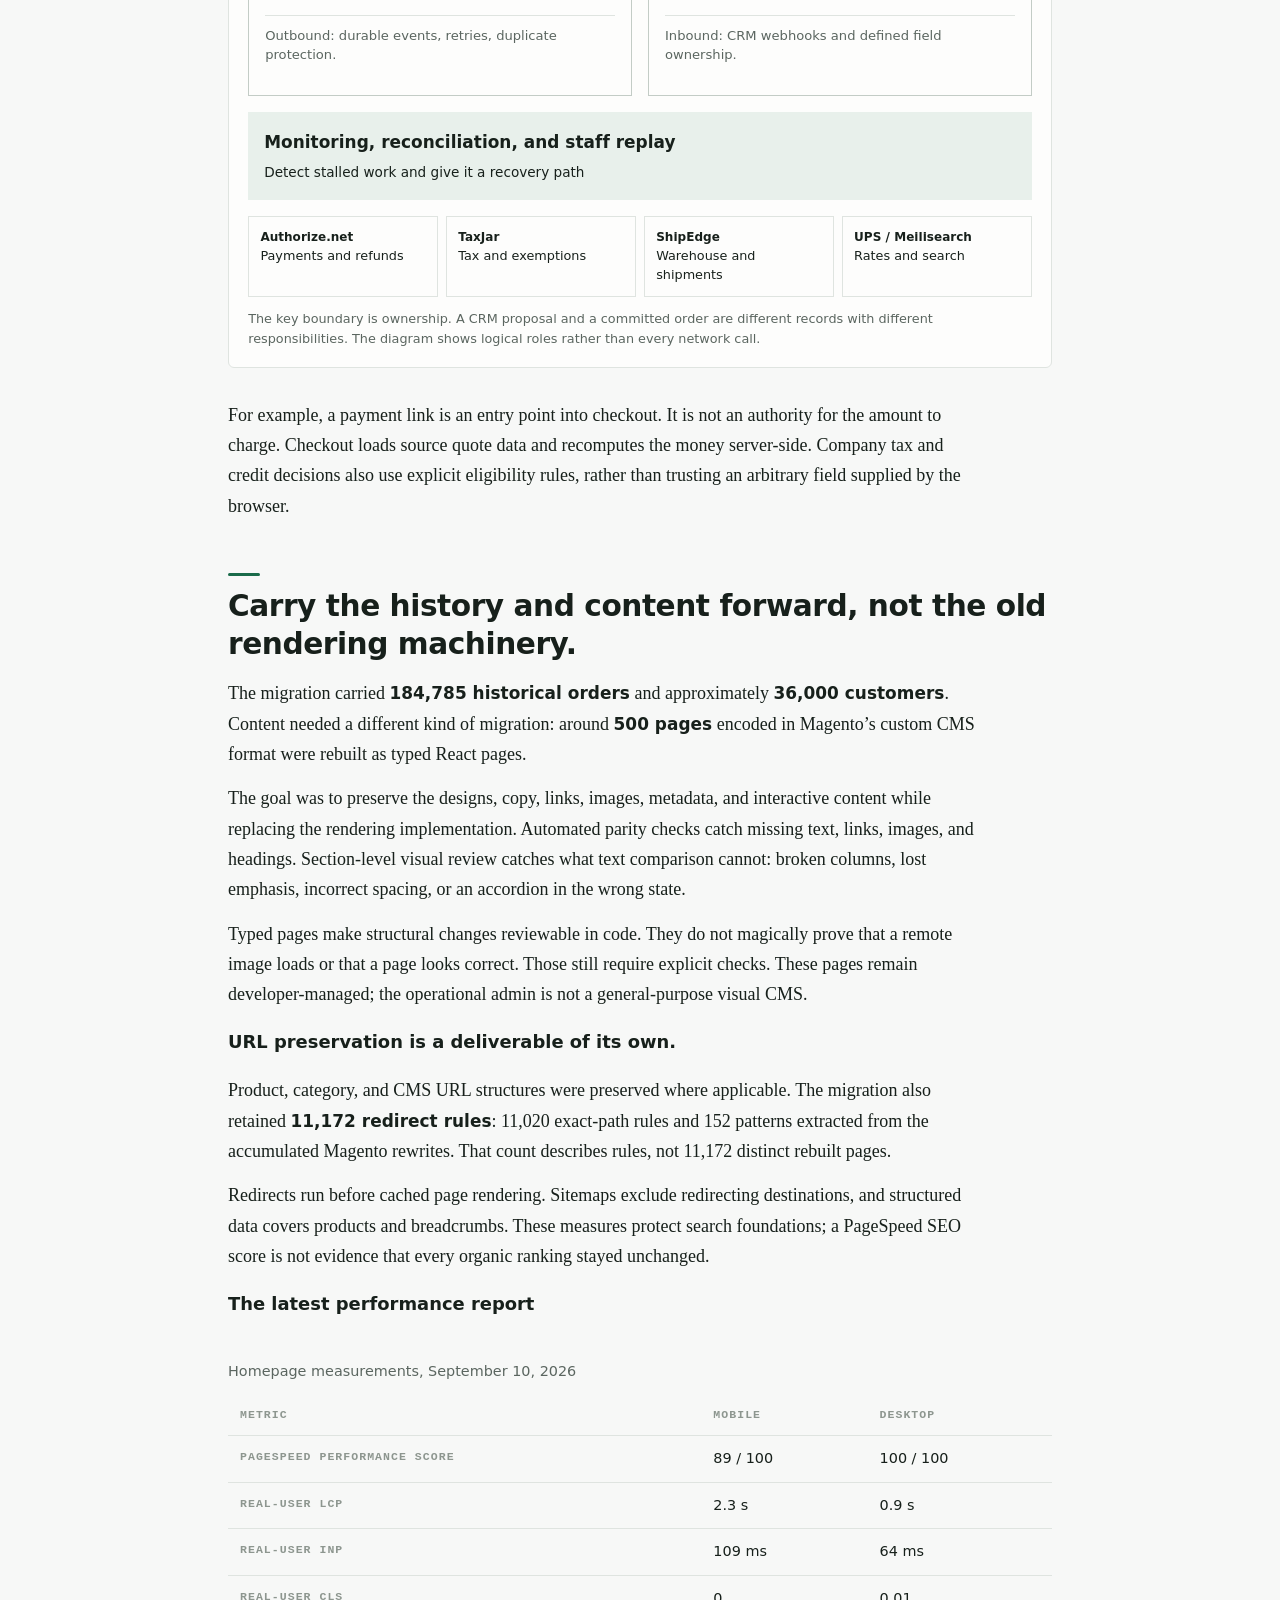
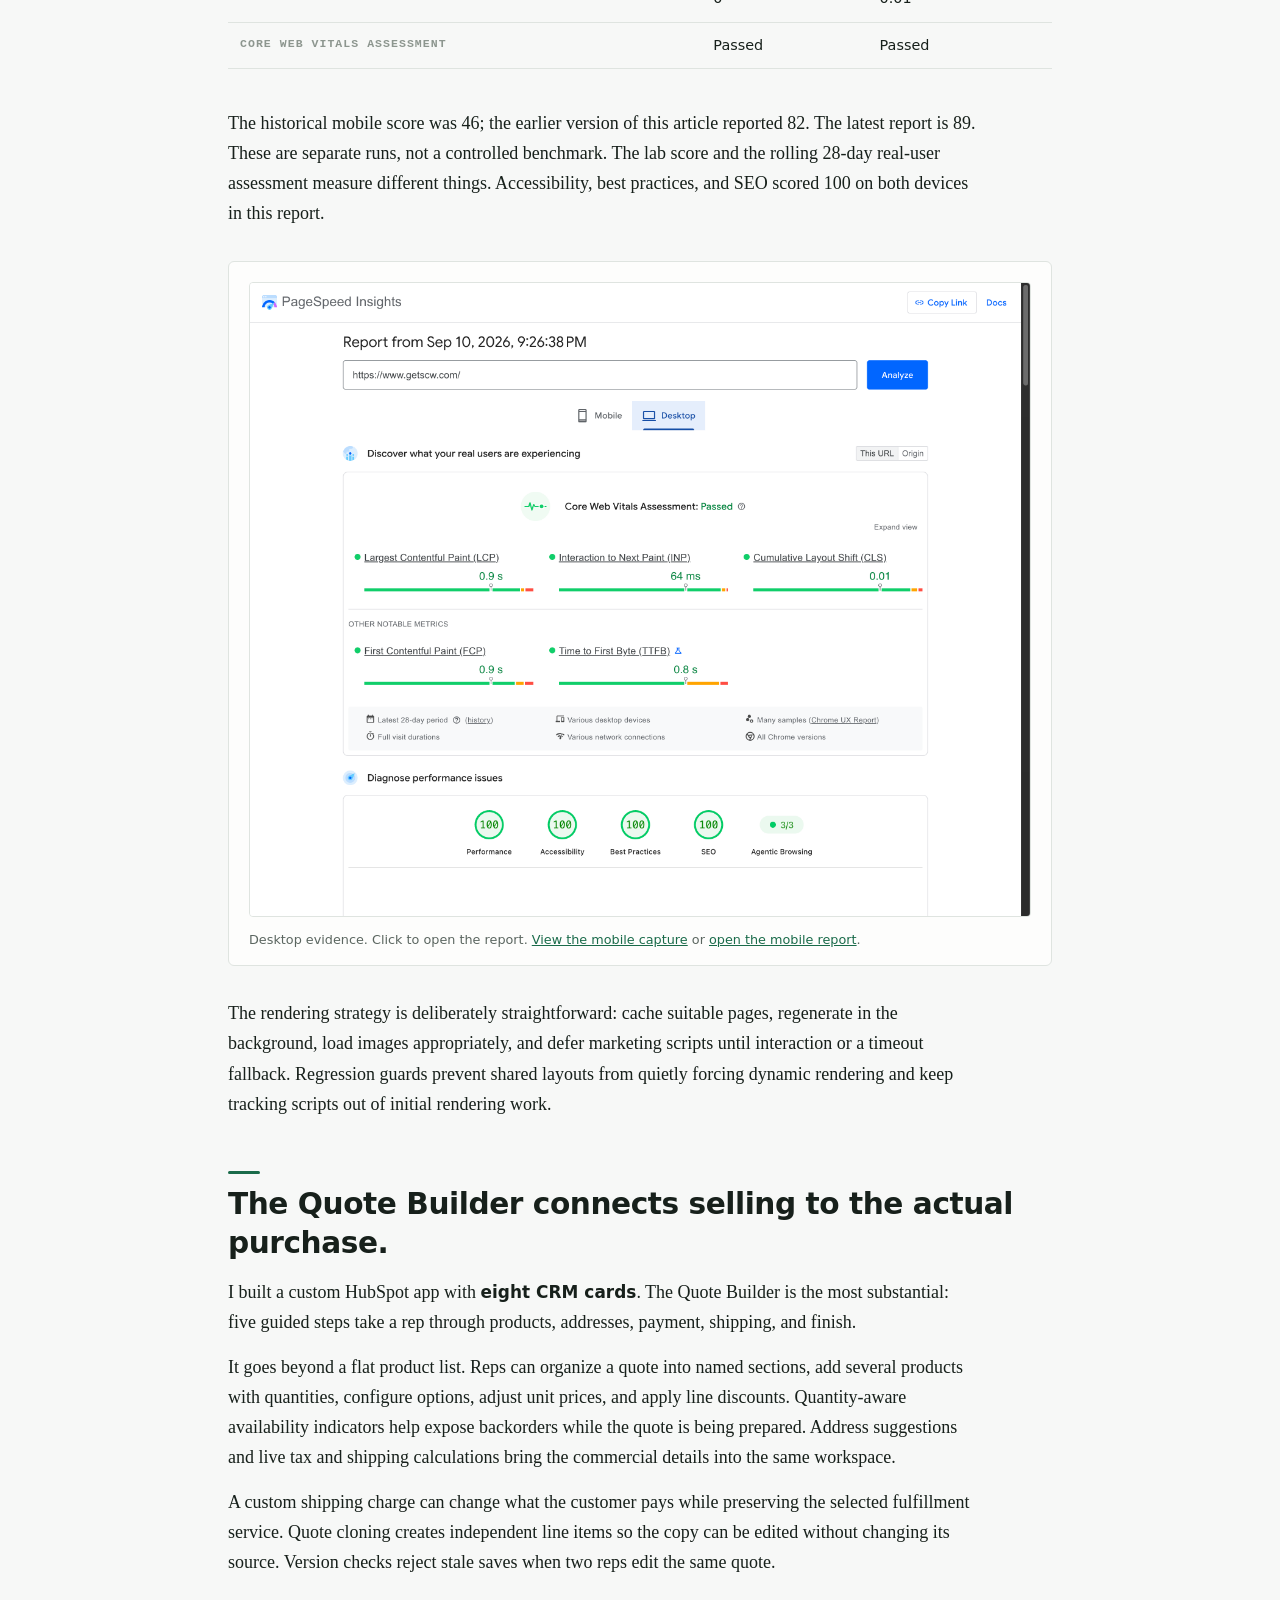
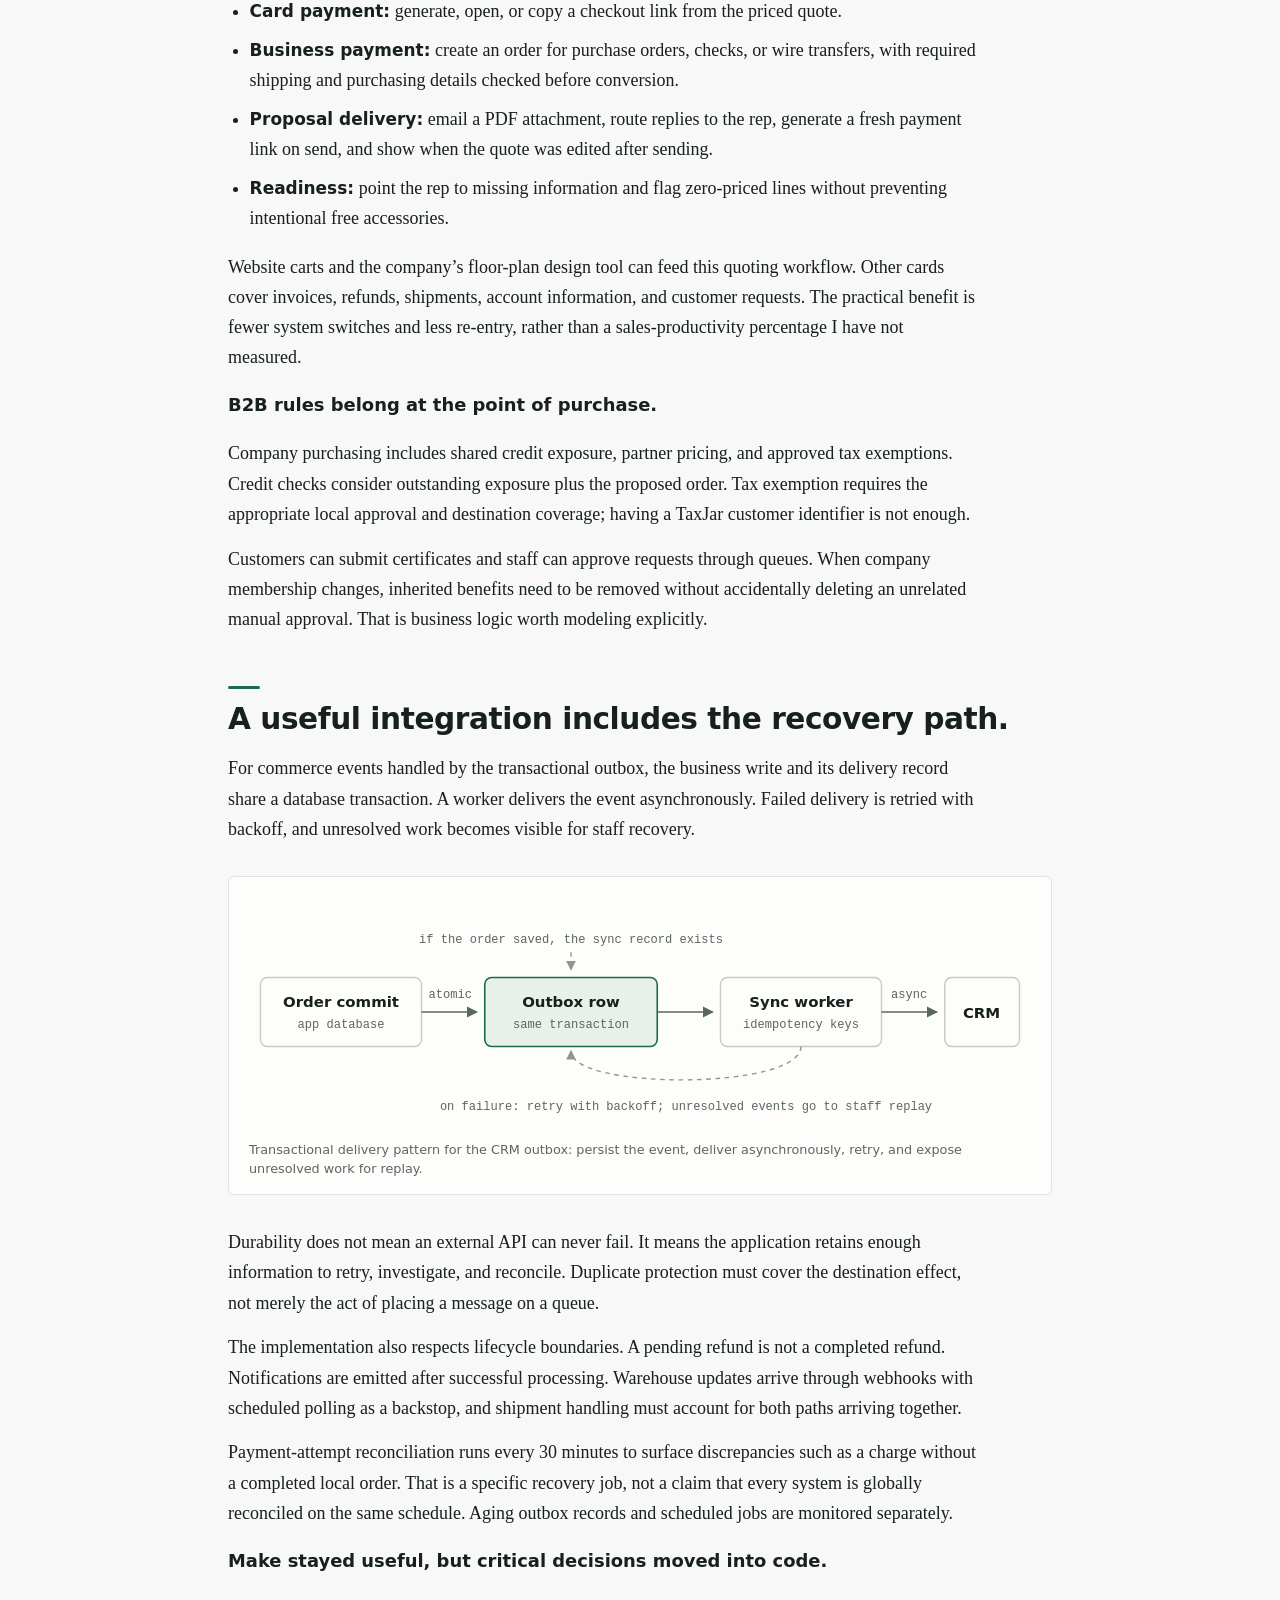
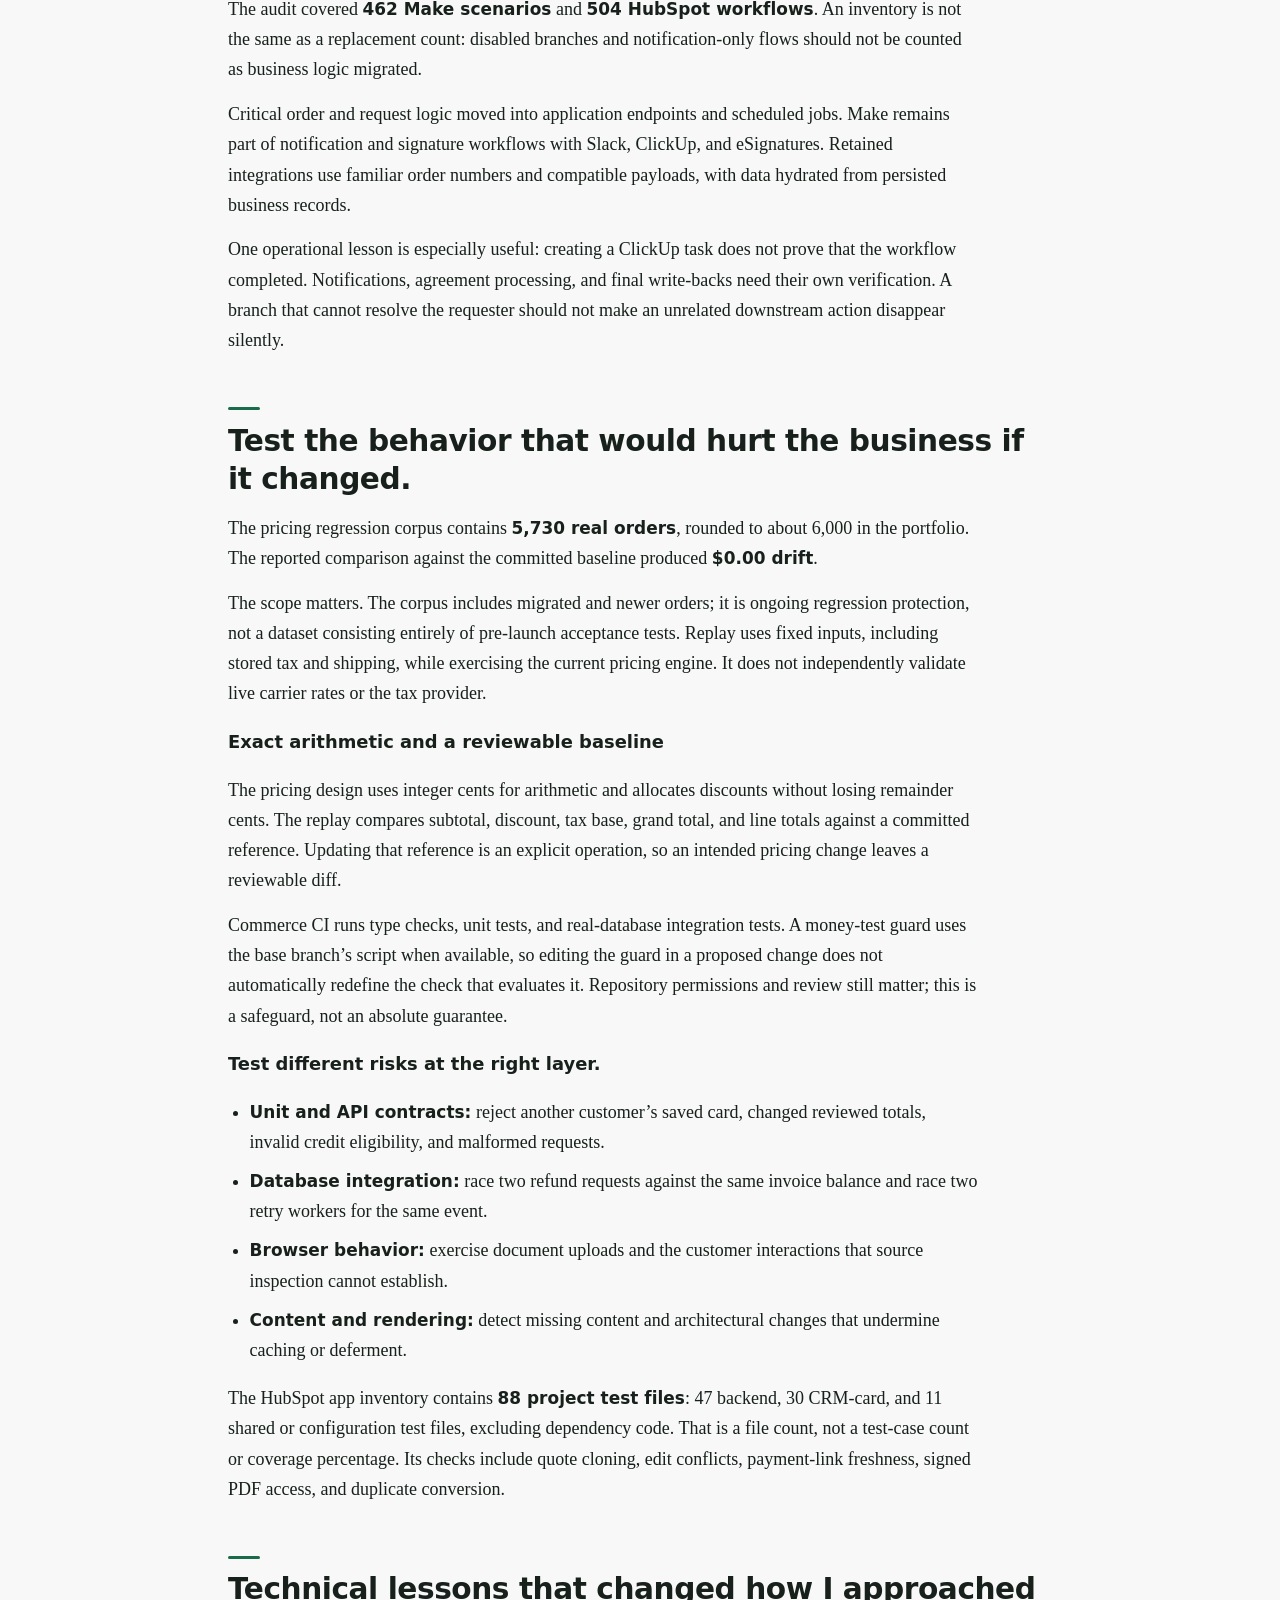
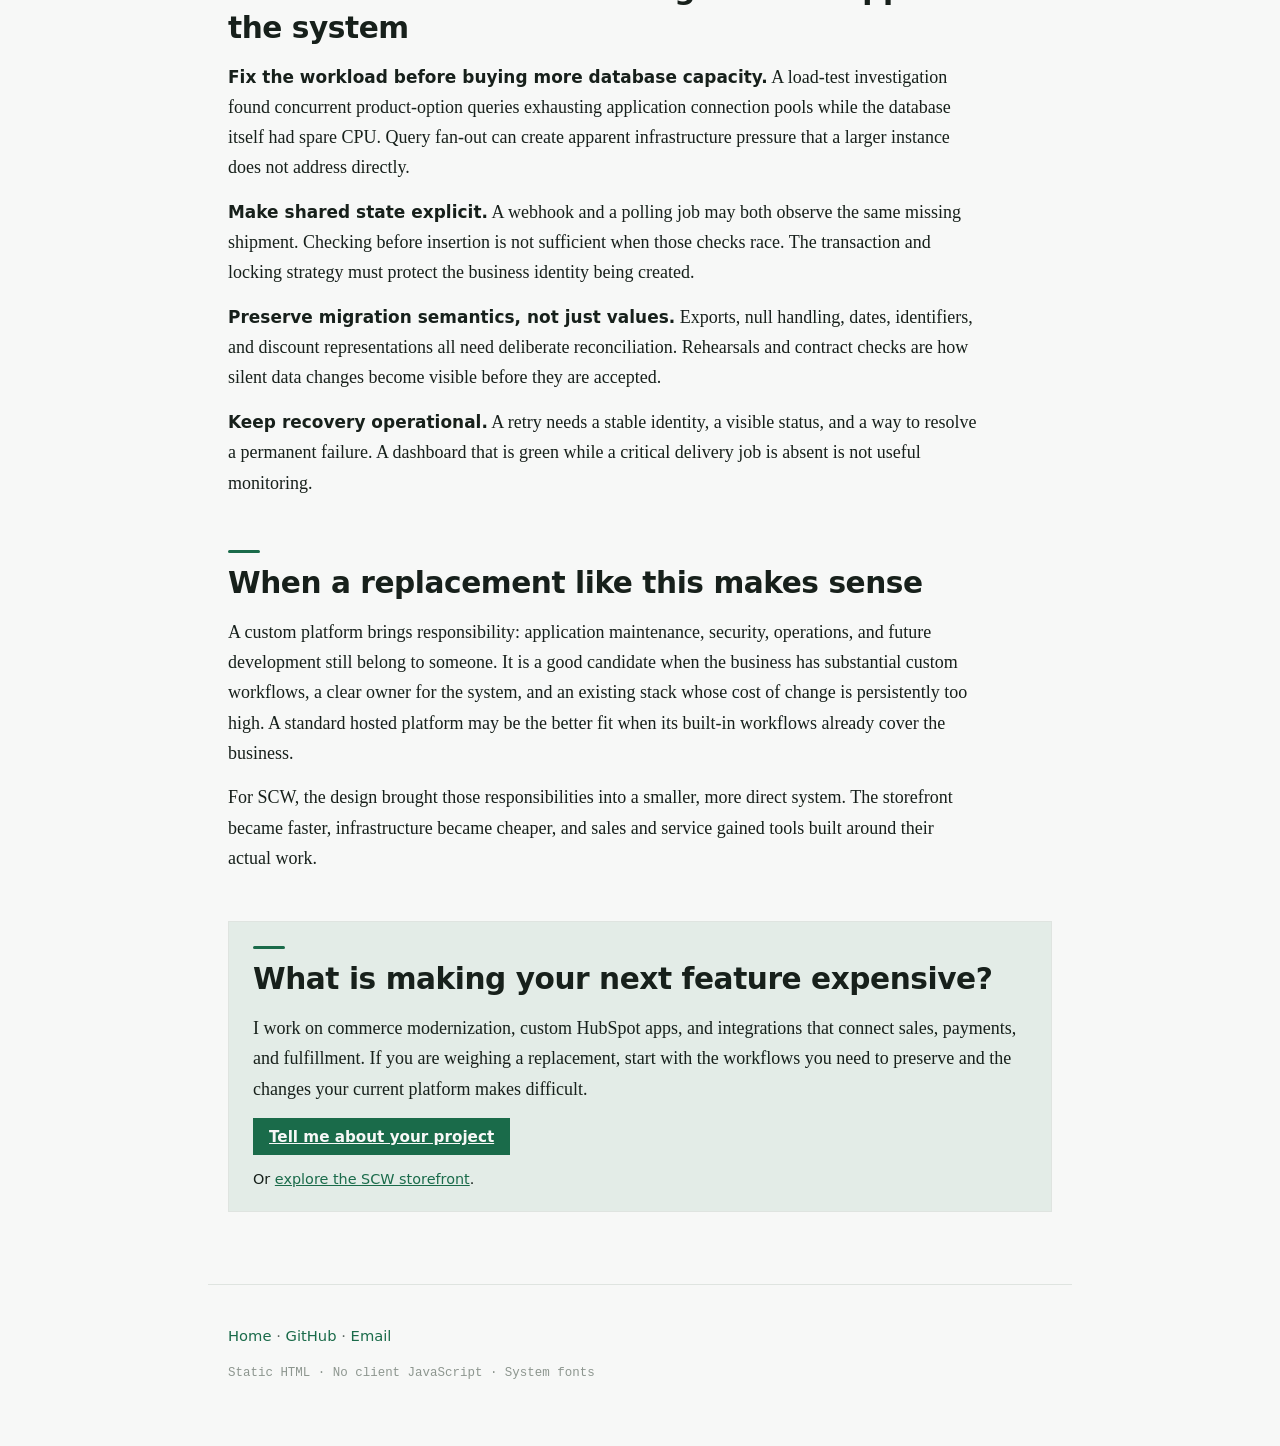
==== commit 2db207e3: "Rewrite commerce case study around business value and architecture" ====
--- a/blog/leaving-magento-2/index.html
+++ b/blog/leaving-magento-2/index.html
@@ -1,152 +1,75 @@
 <!doctype html>
-<html lang="en">
-<head>
-<meta charset="utf-8">
-<meta name="viewport" content="width=device-width, initial-scale=1">
-<title>How to leave Magento 2 without losing orders, rankings, or integrations</title>
-<meta name="description" content="A replatforming case study: mobile PageSpeed from 46 to 82, 11,172 preserved URLs, a CRM sync that cannot lose events, and exact-cent parity on 5,730 replayed production orders.">
+<html lang="en"><head>
+<meta charset="utf-8"><meta name="viewport" content="width=device-width, initial-scale=1">
+<title>Leaving Magento 2: simpler maintenance, faster changes, lower costs | Nika Shiomghvdlishvili</title>
+<meta name="description" content="How I replaced SCW’s Magento store with a simpler commerce platform: approximately 95% lower infrastructure cost, custom HubSpot quoting, reliable integrations, and pricing regression tests.">
 <link rel="canonical" href="https://nikashio.github.io/blog/leaving-magento-2/">
-<meta property="og:title" content="How to leave Magento 2 without losing orders, rankings, or integrations">
-<meta property="og:description" content="A replatforming case study: performance, SEO preservation, integrations, cost, and what went wrong along the way.">
-<meta property="og:type" content="article">
-<meta property="og:image" content="https://nikashio.github.io/blog/leaving-magento-2/img/pagespeed.png">
-<link rel="stylesheet" href="/style.css">
-</head>
-<body>
-<header class="site">
-  <a class="brand" href="/">nikoloz<span>.</span></a>
-  <nav class="site">
-    <a href="https://github.com/nikashio">GitHub</a>
-    <a href="mailto:nikashio42@gmail.com">Email</a>
-  </nav>
-</header>
-<main>
-<article>
-<h1>How to leave Magento 2 without losing orders, rankings, or integrations</h1>
-<p class="meta">2026-08 &middot; Nikoloz Shiomghvdlishvili</p>
-
-<p><em>A case study of moving a live store off Magento 2. The merchant is a US retailer of technical hardware selling to both businesses and consumers. Names are omitted at their request; every number below comes from the project's commit history, test suites, and migration runbooks.</em></p>
-
-<div class="ledger">
-  <p class="caption">The results, up front</p>
-  <dl>
-    <div class="row"><dt>Desktop PageSpeed today (Performance / Accessibility / Best Practices / SEO)</dt><dd>100 &middot; 100 &middot; 100 &middot; 100 <span class="tick">&check;</span></dd></div>
-    <div class="row"><dt>Mobile PageSpeed score, before &rarr; after</dt><dd>46 &rarr; 82 <span class="tick">&check;</span></dd></div>
-    <div class="row"><dt>Total Blocking Time, before &rarr; after</dt><dd>2,390 ms &rarr; 90 ms <span class="tick">&check;</span></dd></div>
-    <div class="row"><dt>Magento URLs preserved as permanent redirects</dt><dd>11,172 <span class="tick">&check;</span></dd></div>
-    <div class="row"><dt>Historical orders carried over</dt><dd>60,898 <span class="tick">&check;</span></dd></div>
-    <div class="row"><dt>Product images migrated byte-exact</dt><dd>1,625 <span class="tick">&check;</span></dd></div>
-    <div class="row"><dt>Content routes rebuilt as typed React components</dt><dd>458 <span class="tick">&check;</span></dd></div>
-    <div class="row"><dt>Admin surfaces store staff run without a developer</dt><dd>18 <span class="tick">&check;</span></dd></div>
-    <div class="row"><dt>Pricing drift across 5,730 replayed production orders</dt><dd>$0.00 <span class="tick">&check;</span></dd></div>
-  </dl>
+<meta property="og:title" content="Leaving Magento 2: a simpler platform that is faster to improve">
+<meta property="og:description" content="The business case and technical decisions behind SCW’s commerce replacement: cost, speed, HubSpot, B2B workflows, and safe change.">
+<meta property="og:type" content="article"><meta property="og:url" content="https://nikashio.github.io/blog/leaving-magento-2/">
+<meta property="og:image" content="https://nikashio.github.io/blog/leaving-magento-2/img/pagespeed-desktop-2026-09-10.png">
+<meta property="og:image:alt" content="SCW desktop PageSpeed report with all four lab scores at 100 and Core Web Vitals passed">
+<link rel="stylesheet" href="/style.css"><link rel="stylesheet" href="article.css">
+</head><body class="case-study">
+<header class="site"><a class="brand" href="/">nikoloz<span>.</span></a><nav class="site" aria-label="Main"><a href="https://github.com/nikashio">GitHub</a><a href="mailto:nikashio42@gmail.com">Email</a></nav></header>
+<main><article>
+<p class="eyebrow">Commerce architecture / SCW case study</p>
+<h1>Leaving Magento 2: simpler to maintain, faster to improve.</h1>
+<p class="meta">By Nikoloz Shiomghvdlishvili · Published August 2026 · Updated September 10, 2026</p>
+<p class="lede">The most valuable result was a platform the business could change more easily. Lower hosting costs and faster pages were measurable wins. The larger goal was to stop making every new feature a negotiation with the existing stack.</p>
+<p>I owned the application replacement and AWS work for <a href="https://www.getscw.com/">Security Camera Warehouse</a>, a retailer serving consumers and business buyers. The project connected the storefront, customer history, B2B purchasing, HubSpot sales tools, payments, tax, fulfillment, and the workflows around them.</p>
+<div class="result-grid" aria-label="Project results">
+<div><strong>~95%</strong><span>lower production infrastructure cost</span></div>
+<div><strong>184,785</strong><span>historical orders migrated</span></div>
+<div><strong>89 / 100</strong><span>mobile / desktop PageSpeed performance</span></div>
+<div><strong>~500</strong><span>CMS pages rebuilt as typed React</span></div>
 </div>
-
-<p>The CRM, payments, tax, and warehouse integrations all kept working through cutover, most syncing within seconds of an event. One mid-size server and one managed Postgres database replaced a fleet of app servers, five Redis nodes, and a search cluster. The rest of this post explains how, including the parts that went wrong.</p>
-
-<h2>Why the merchant left Magento</h2>
-
-<p>The store had run on Magento 2 for years. It worked, but every change was slow and expensive, the hosting estate had grown into a sprawl of services nobody wanted to touch, and the front end was losing the Core Web Vitals race that increasingly decides search rankings. The business also runs a serious B2B motion (sales reps, quotes, purchase orders, credit terms, tax-exempt customers) that Magento handled through a pile of extensions and manual workarounds.</p>
-
-<p>The decision was not "Magento is bad." The decision was that the cost of standing still had exceeded the cost of moving.</p>
-
-<p>The replacement is a custom storefront: Next.js and TypeScript, PostgreSQL, Meilisearch for catalog search, HubSpot as the CRM system of record for the sales team, Authorize.net for payments, and TaxJar for sales tax. One codebase, one database, one server.</p>
-
-<h2><span class="eyebrow">Merchant fear 01 / 05</span>"Will my numbers still be right?"</h2>
-
-<p>This is the fear that stops most replatforms, and it deserves to. Pricing bugs are silent. A store that renders beautifully while quietly computing discounts wrong is worse than a slow store.</p>
-
-<p>We treated pricing as a formal contract, not a feature:</p>
-
-<p><strong>Twelve money laws.</strong> The pricing engine's guarantees are written down as twelve executable invariants: the order subtotal must equal the sum of its line totals exactly, the grand total must equal subtotal minus discount plus shipping plus tax, discounts can never exceed the subtotal or push a line below zero, every stored amount is a non-negative value with exactly two decimals, and so on. These are not comments in a wiki. They are code, and they run in four places: property-based tests, a frozen order corpus, integration tests against the real database, and a reconciliation job in production.</p>
-
-<p><strong>Integer cents, never floats.</strong> All money math happens in whole cents, parsed from strings. Discount allocation across line items uses largest-remainder apportionment, so a $10 discount spread over three lines never loses or invents a cent.</p>
-
-<p><strong>A 5,730-order replay harness.</strong> Before cutover, we extracted thousands of real historical orders and froze their financial outcomes as a baseline. Every test run rebuilds each order's cart from the order's own data and pushes it through the current pricing engine, then compares subtotal, discount, tax base, grand total, and every line total against the frozen baseline. The tolerance is zero: exact-cent string equality on 5,730 orders. The corpus is stratified on purpose: it includes every post-launch order, every order with both shipping and tax, all 2,730 discounted orders (the only ones that exercise discount apportionment), and orders up to 37 line items.</p>
-
-<p><strong>We proved the harness works by breaking the engine on purpose.</strong> A safety net you have never seen catch anything might be decorative. So we mutated the engine deliberately: shifting a discount clamp by a single cent flagged 2,728 of the 5,730 orders and named every order and field that moved. Removing one clamp, losing one leftover cent in allocation, and mis-padding a formatted amount were each injected as bugs, and each was caught by a different layer.</p>
-
-<p><strong>The contract is protected from its own developers.</strong> CI runs a tamper guard that executes the money test suite and asserts a minimum passing count, so nobody can quietly exclude a test file and stay green (that exact bypass happened once before the guard existed, which is why it exists). Any change to the pricing engine, the laws, or the frozen corpus requires an explicit human sign-off marker in the commit history, and the guard runs the base branch's own copy of itself so a pull request cannot edit the guard to approve its own changes.</p>
-
-<aside class="pull">Shifting one discount clamp by a single cent flagged 2,728 of 5,730 replayed orders, each one named.</aside>
-
-<p>Did all this ceremony ever pay off? Yes, dramatically. A data re-import once inserted a second, identical set of line items into 60,898 historical orders. No money moved and nothing looked wrong in the admin. The first law (subtotal equals the sum of line totals) flagged it because every affected order's lines suddenly summed to exactly twice the subtotal. The repair script that fixed roughly 349,000 duplicate rows was itself dry-run by default, backed up every table first, and was gated on an exact parity check before and after.</p>
-
-<h2><span class="eyebrow">Merchant fear 02 / 05</span>"Will Google forget my store exists?"</h2>
-
-<p>A replatform is a mass URL migration whether you plan it or not. We planned it.</p>
-
-<ul>
-<li><strong>11,020 exact-path redirects plus 152 pattern redirects</strong> were extracted from Magento's rewrite tables and legacy htaccess rules, and are served as permanent (301) redirects from middleware, before any caching layer can interfere. A subtle trap we hit: issuing redirects from inside a statically cached page can bake a broken redirect into the cache. Redirects must live upstream of the cache, and now they do.</li>
-<li><strong>The sitemap is generated, not maintained.</strong> It builds from live products and categories, excludes anything unreachable or disabled, and filters out any URL the middleware would redirect, so search engines are never sent somewhere that bounces.</li>
-<li><strong>Structured data everywhere it matters</strong>: Organization, Product with offers, and breadcrumb schemas emitted from typed helpers rather than hand-edited JSON.</li>
-<li><strong>Discontinued products get temporary (307) redirects</strong> to their category or successor, driven from a database field store staff can edit, because a product that comes back should get its URL back.</li>
-</ul>
-
-<p>On performance, the wins came from architecture rather than tricks. Nearly the whole shop renders as static pages regenerated in the background, so most visitors are served from cache in milliseconds. Third-party marketing scripts (tag manager, CRM chat and tracking, roughly 550KB of JavaScript) load only after the visitor's first interaction, taking them out of the critical path entirely. Today the storefront scores a perfect 100 on Performance, Accessibility, Best Practices, and SEO in desktop PageSpeed, and its Core Web Vitals field assessment (real Chrome users over 28 days) passes on every metric. A regression test suite pins each of these architectural rules in CI, because we re-broke several of them during development and got tired of rediscovering the fixes.</p>
-
-<figure>
-  <div class="chart-row">
-    <div>
-      <p class="chart-title">Mobile PageSpeed score</p>
-      <svg class="chart" viewBox="0 0 300 190" role="img" aria-label="Bar chart: mobile PageSpeed score rose from 46 on Magento 2 to 82 on Next.js">
-        <defs><clipPath id="base1"><rect x="0" y="0" width="300" height="150"/></clipPath></defs>
-        <line class="grid" x1="20" y1="20" x2="290" y2="20"/>
-        <text class="tick-lbl" x="16" y="24" text-anchor="end">100</text>
-        <g clip-path="url(#base1)">
-          <rect class="bar-before" x="55" y="90" width="64" height="64" rx="3"/>
-          <rect class="bar-after" x="175" y="43" width="64" height="111" rx="3"/>
-        </g>
-        <line class="axis" x1="20" y1="150" x2="290" y2="150"/>
-        <text class="val" x="87" y="82" text-anchor="middle">46</text>
-        <text class="val" x="207" y="35" text-anchor="middle">82</text>
-        <text class="lbl" x="87" y="170" text-anchor="middle">Magento 2</text>
-        <text class="lbl" x="207" y="170" text-anchor="middle">Next.js</text>
-      </svg>
-    </div>
-    <div>
-      <p class="chart-title">Total Blocking Time, ms (lower is better)</p>
-      <svg class="chart" viewBox="0 0 300 190" role="img" aria-label="Bar chart: Total Blocking Time fell from 2,390 milliseconds on Magento 2 to 90 milliseconds on Next.js">
-        <defs><clipPath id="base2"><rect x="0" y="0" width="300" height="150"/></clipPath></defs>
-        <line class="grid" x1="20" y1="20" x2="290" y2="20"/>
-        <text class="tick-lbl" x="16" y="24" text-anchor="end">2,400</text>
-        <g clip-path="url(#base2)">
-          <rect class="bar-before" x="55" y="21" width="64" height="133" rx="3"/>
-          <rect class="bar-after" x="175" y="145" width="64" height="9" rx="3"/>
-        </g>
-        <line class="axis" x1="20" y1="150" x2="290" y2="150"/>
-        <text class="val" x="87" y="13" text-anchor="middle">2,390</text>
-        <text class="val" x="207" y="137" text-anchor="middle">90</text>
-        <text class="lbl" x="87" y="170" text-anchor="middle">Magento 2</text>
-        <text class="lbl" x="207" y="170" text-anchor="middle">Next.js</text>
-      </svg>
-    </div>
-  </div>
-  <figcaption>Lighthouse mobile, measured on the production build before and after the migration. Outlined bars are the Magento 2 baseline; solid bars are the replacement storefront.</figcaption>
-</figure>
-
-<figure>
-  <!-- Raw img by design: this whole site is plain static HTML with no framework, so there is no next/image pipeline. -->
-  <img src="img/pagespeed.png" alt="PageSpeed Insights report: Core Web Vitals assessment passed, with LCP 0.8 seconds, INP 65 milliseconds, CLS 0, and scores of 100 for Performance, Accessibility, Best Practices, and SEO" loading="lazy" decoding="async" width="1400" height="1023">
-  <figcaption>A recent desktop PageSpeed Insights run for the storefront: the Core Web Vitals field assessment (real Chrome users, 28-day window) passes on every metric, and the lab audit scores 100 in every category.</figcaption>
-</figure>
-
-<h2><span class="eyebrow">Merchant fear 03 / 05</span>"What happens to ten years of content pages?"</h2>
-
-<p>A mature Magento store is also a content library: landing pages, buying guides, service pages, and category descriptions, accumulated over years in a WYSIWYG page builder as tangled HTML that only renders correctly inside the old theme. Copy-pasting it into a new platform degrades it. Leaving it behind throws away the long tail of pages that quietly bring in organic traffic.</p>
-
-<p>We took a third path and leaned on AI coding agents to do it at scale: 458 content routes, plus the category descriptions, were rebuilt page by page as typed React components. The pipeline captures the original production page, an agent rebuilds it as typed components, and a mechanical parity gate diffs the rebuild against the original section by section until nothing is missing, reordered, or misplaced. A human reviews each page for taste; the gate guarantees completeness, because "looks about right" is not a standard you can hold across 458 pages.</p>
-
-<p>The rebuilt pages look the same as the originals or better: same content and layout, but served as static HTML with modern image loading, consistent typography, and no page builder left to rot. And because every page is now real, typed code, a missing image or a broken component is a build failure the day it happens, not a surprise a customer finds six months later.</p>
-
-<h2><span class="eyebrow">Merchant fear 04 / 05</span>"My store is really a hub of integrations"</h2>
-
-<p>So was this one. The integrations were the hardest and most valuable part of the project.</p>
-
-<p><strong>CRM sync that cannot silently lose events.</strong> Every order, invoice, shipment, refund, and status change that must reach the CRM is written to an outbox table in the same database transaction as the business event itself. If the order saved, the sync record exists; there is no gap where the store believes in an order the CRM never heard about. A worker drains the outbox continuously (delivery is usually seconds, worst case about a minute), retries with backoff for hours if the CRM is down, collapses duplicates through idempotency keys, and pages a human only when something is genuinely stuck rather than merely retrying. Permanently failed events land in a queue an admin can replay after the root cause is fixed.</p>
-
-<figure>
-  <svg class="diagram" viewBox="0 0 680 200" role="img" aria-label="Diagram of the transactional outbox: an order commit writes an outbox row in the same database transaction, a sync worker delivers it to the CRM within about sixty seconds, retries with backoff for up to four hours, and permanently failed events go to an admin replay queue">
+<p class="evidence-note">Migration and infrastructure figures are project-owner figures. PageSpeed refers to the homepage report dated September 10, 2026. Counts, scope, and measurement limits are detailed below.</p>
+<nav class="article-nav" aria-label="In this article"><strong>In this article</strong><a href="#cost-of-change">The cost of change</a><a href="#economics">Platform economics</a><a href="#architecture">Architecture and ownership</a><a href="#migration">Content, URLs, and speed</a><a href="#quoting">Quoting and B2B operations</a><a href="#integrations">Integrations and recovery</a><a href="#testing">Testing and technical lessons</a><a href="#fit">When this approach fits</a></nav>
+<h2 id="cost-of-change">The problem was the cost of change, not Magento’s capacity.</h2>
+<p>Magento can support businesses much larger than SCW. Scale was not the reason to replace it. In this implementation, custom features required working through framework conventions, extension dependencies, and a hosting estate that had become expensive to maintain.</p>
+<p>The business needed specific capabilities: partner prices, company credit, tax exemptions, sales-assisted quotes, and connected warehouse operations. The question was whether those capabilities could be easier to change and less costly to operate in a focused application.</p>
+<p>I built around three goals:</p>
+<ul><li><strong>Make feature work more direct.</strong> Implement business behavior in the application, with shared rules for pricing, company accounts, and integrations.</li><li><strong>Reduce maintenance overhead.</strong> Retire unused services and extension dependencies instead of carrying the entire old platform forward.</li><li><strong>Give staff practical tools.</strong> Products, refunds, approvals, and customer requests should not require a developer for every routine action.</li></ul>
+<p>These are architectural and operational benefits, not a claim that every future feature will take a fixed percentage less time. I do not have a controlled before-and-after development-time study. The concrete evidence is the smaller infrastructure footprint and the business workflows delivered on top of it.</p>
+<h2 id="economics">Lower costs came from removing unnecessary parts.</h2>
+<p>My AWS review found unused services and resources provisioned for a traffic peak that never arrived. The replacement brought production infrastructure from approximately <strong>$5,400 to $280 per month</strong>, a reduction of about <strong>94.8%</strong>, rounded to 95%. That is approximately $5,120 less per month for the infrastructure scope being compared.</p>
+<figure class="cost-figure"><h3>Monthly production infrastructure</h3><div class="cost-row"><span>Before</span><div class="cost-track"><div class="cost-fill before" style="width:100%"></div></div><strong>$5,400</strong></div><div class="cost-row"><span>After</span><div class="cost-track"><div class="cost-fill" style="width:5.1852%"></div></div><strong>$280</strong></div><figcaption>Approximate project figures. Bars share a linear scale. This comparison excludes development effort and should not be treated as a total ownership-cost calculation.</figcaption></figure>
+<p>The core stack is Next.js and TypeScript, PostgreSQL, and Meilisearch. A smaller application and database setup replaced the previous hosting fleet. Cached rendering reduces repeated work, while the simpler service footprint reduces the number of systems an engineer must understand before making a change.</p>
+<p><strong>Search is a useful example.</strong> I replaced paid Klevu search with a custom Meilisearch implementation covering products, categories, content, filters, and sorting. A Klevu email quoted <strong>$499/month for a Premium upgrade</strong>. The replacement has <strong>$0 search subscription fees</strong>, with hosting included in infrastructure. The $499 was a quote, not a verified previous invoice, so I do not add it to the measured infrastructure savings.</p>
+<h2 id="architecture">Define who owns a fact before connecting the systems.</h2>
+<p>A customer may interact with the storefront while a sales rep works in HubSpot. They still need to operate on consistent business rules. I kept order and payment calculations in the commerce backend, while HubSpot provides customer and company context and the workspace for rep-authored quotes.</p>
+<figure class="architecture-figure">
+<div class="architecture-entry"><strong>Storefront · Staff admin · HubSpot cards</strong><span>Application APIs apply shared business rules</span></div>
+<div class="architecture-pair"><div><h3>Commerce / PostgreSQL</h3><p>Order, invoice, payment, refund, pricing, and credit-exposure facts.</p><p class="direction">Outbound: durable events, retries, duplicate protection.</p></div><div><h3>HubSpot / CRM</h3><p>Contacts, companies, rep-authored quotes, and mirrored commerce records.</p><p class="direction">Inbound: CRM webhooks and defined field ownership.</p></div></div>
+<div class="architecture-entry secondary"><strong>Monitoring, reconciliation, and staff replay</strong><span>Detect stalled work and give it a recovery path</span></div>
+<div class="integration-grid"><div><strong>Authorize.net</strong><span>Payments and refunds</span></div><div><strong>TaxJar</strong><span>Tax and exemptions</span></div><div><strong>ShipEdge</strong><span>Warehouse and shipments</span></div><div><strong>UPS / Meilisearch</strong><span>Rates and search</span></div></div>
+<figcaption>The key boundary is ownership. A CRM proposal and a committed order are different records with different responsibilities. The diagram shows logical roles rather than every network call.</figcaption></figure>
+<p>For example, a payment link is an entry point into checkout. It is not an authority for the amount to charge. Checkout loads source quote data and recomputes the money server-side. Company tax and credit decisions also use explicit eligibility rules, rather than trusting an arbitrary field supplied by the browser.</p>
+<h2 id="migration">Carry the history and content forward, not the old rendering machinery.</h2>
+<p>The migration carried <strong>184,785 historical orders</strong> and approximately <strong>36,000 customers</strong>. Content needed a different kind of migration: around <strong>500 pages</strong> encoded in Magento’s custom CMS format were rebuilt as typed React pages.</p>
+<p>The goal was to preserve the designs, copy, links, images, metadata, and interactive content while replacing the rendering implementation. Automated parity checks catch missing text, links, images, and headings. Section-level visual review catches what text comparison cannot: broken columns, lost emphasis, incorrect spacing, or an accordion in the wrong state.</p>
+<p>Typed pages make structural changes reviewable in code. They do not magically prove that a remote image loads or that a page looks correct. Those still require explicit checks. These pages remain developer-managed; the operational admin is not a general-purpose visual CMS.</p>
+<h3>URL preservation is a deliverable of its own.</h3>
+<p>Product, category, and CMS URL structures were preserved where applicable. The migration also retained <strong>11,172 redirect rules</strong>: 11,020 exact-path rules and 152 patterns extracted from the accumulated Magento rewrites. That count describes rules, not 11,172 distinct rebuilt pages.</p>
+<p>Redirects run before cached page rendering. Sitemaps exclude redirecting destinations, and structured data covers products and breadcrumbs. These measures protect search foundations; a PageSpeed SEO score is not evidence that every organic ranking stayed unchanged.</p>
+<h3>The latest performance report</h3>
+<div class="table-scroll"><table><caption>Homepage measurements, September 10, 2026</caption><thead><tr><th scope="col">Metric</th><th scope="col">Mobile</th><th scope="col">Desktop</th></tr></thead><tbody><tr><th scope="row">PageSpeed performance score</th><td>89 / 100</td><td>100 / 100</td></tr><tr><th scope="row">Real-user LCP</th><td>2.3 s</td><td>0.9 s</td></tr><tr><th scope="row">Real-user INP</th><td>109 ms</td><td>64 ms</td></tr><tr><th scope="row">Real-user CLS</th><td>0</td><td>0.01</td></tr><tr><th scope="row">Core Web Vitals assessment</th><td>Passed</td><td>Passed</td></tr></tbody></table></div>
+<p>The historical mobile score was 46; the earlier version of this article reported 82. The latest report is 89. These are separate runs, not a controlled benchmark. The lab score and the rolling 28-day real-user assessment measure different things. Accessibility, best practices, and SEO scored 100 on both devices in this report.</p>
+<figure><a href="https://pagespeed.web.dev/analysis/https-www-getscw-com/fttrlmfcn6?form_factor=desktop"><img src="img/pagespeed-desktop-2026-09-10.png" alt="SCW desktop PageSpeed report: performance, accessibility, best practices, and SEO all score 100; Core Web Vitals passed" width="2560" height="2080" loading="lazy" decoding="async"></a><figcaption>Desktop evidence. Click to open the report. <a href="img/pagespeed-mobile-2026-09-10.png">View the mobile capture</a> or <a href="https://pagespeed.web.dev/analysis/https-www-getscw-com/fttrlmfcn6?form_factor=mobile">open the mobile report</a>.</figcaption></figure>
+<p>The rendering strategy is deliberately straightforward: cache suitable pages, regenerate in the background, load images appropriately, and defer marketing scripts until interaction or a timeout fallback. Regression guards prevent shared layouts from quietly forcing dynamic rendering and keep tracking scripts out of initial rendering work.</p>
+<h2 id="quoting">The Quote Builder connects selling to the actual purchase.</h2>
+<p>I built a custom HubSpot app with <strong>eight CRM cards</strong>. The Quote Builder is the most substantial: five guided steps take a rep through products, addresses, payment, shipping, and finish.</p>
+<p>It goes beyond a flat product list. Reps can organize a quote into named sections, add several products with quantities, configure options, adjust unit prices, and apply line discounts. Quantity-aware availability indicators help expose backorders while the quote is being prepared. Address suggestions and live tax and shipping calculations bring the commercial details into the same workspace.</p>
+<p>A custom shipping charge can change what the customer pays while preserving the selected fulfillment service. Quote cloning creates independent line items so the copy can be edited without changing its source. Version checks reject stale saves when two reps edit the same quote.</p>
+<ul><li><strong>Card payment:</strong> generate, open, or copy a checkout link from the priced quote.</li><li><strong>Business payment:</strong> create an order for purchase orders, checks, or wire transfers, with required shipping and purchasing details checked before conversion.</li><li><strong>Proposal delivery:</strong> email a PDF attachment, route replies to the rep, generate a fresh payment link on send, and show when the quote was edited after sending.</li><li><strong>Readiness:</strong> point the rep to missing information and flag zero-priced lines without preventing intentional free accessories.</li></ul>
+<p>Website carts and the company’s floor-plan design tool can feed this quoting workflow. Other cards cover invoices, refunds, shipments, account information, and customer requests. The practical benefit is fewer system switches and less re-entry, rather than a sales-productivity percentage I have not measured.</p>
+<h3>B2B rules belong at the point of purchase.</h3>
+<p>Company purchasing includes shared credit exposure, partner pricing, and approved tax exemptions. Credit checks consider outstanding exposure plus the proposed order. Tax exemption requires the appropriate local approval and destination coverage; having a TaxJar customer identifier is not enough.</p>
+<p>Customers can submit certificates and staff can approve requests through queues. When company membership changes, inherited benefits need to be removed without accidentally deleting an unrelated manual approval. That is business logic worth modeling explicitly.</p>
+<h2 id="integrations">A useful integration includes the recovery path.</h2>
+<p>For commerce events handled by the transactional outbox, the business write and its delivery record share a database transaction. A worker delivers the event asynchronously. Failed delivery is retried with backoff, and unresolved work becomes visible for staff recovery.</p>
+<figure><svg class="diagram" viewBox="0 0 680 200" role="img" aria-label="Diagram of the transactional outbox: an order commit writes an outbox row in the same database transaction, a sync worker delivers it to the CRM asynchronously, retries with backoff, and permanently failed events go to an admin replay queue">
     <defs>
       <marker id="ah" viewBox="0 0 8 8" refX="7" refY="4" markerWidth="7" markerHeight="7" orient="auto"><path class="arrowhead" d="M0,0 L8,4 L0,8 z"/></marker>
       <marker id="ahs" viewBox="0 0 8 8" refX="7" refY="4" markerWidth="7" markerHeight="7" orient="auto"><path class="arrowhead-soft" d="M0,0 L8,4 L0,8 z"/></marker>
@@ -169,63 +92,40 @@
     <text class="note" x="480" y="114" text-anchor="middle">idempotency keys</text>
 
     <line class="flow" x1="550" y1="100" x2="598" y2="100" marker-end="url(#ah)"/>
-    <text class="note" x="574" y="88" text-anchor="middle">&le; 60 s</text>
+    <text class="note" x="574" y="88" text-anchor="middle">async</text>
 
     <rect class="box" x="605" y="70" width="65" height="60" rx="6"/>
     <text class="node" x="637" y="105" text-anchor="middle">CRM</text>
 
     <path class="flow-soft" d="M 480 130 C 480 168, 280 168, 280 134" marker-end="url(#ahs)"/>
-    <text class="note" x="380" y="185" text-anchor="middle">on failure: backoff retry for up to 4 h, then an admin replay queue</text>
+    <text class="note" x="380" y="185" text-anchor="middle">on failure: retry with backoff; unresolved events go to staff replay</text>
 
     <text class="note" x="280" y="40" text-anchor="middle">if the order saved, the sync record exists</text>
     <line class="flow-soft" x1="280" y1="48" x2="280" y2="63" marker-end="url(#ahs)"/>
-  </svg>
-  <figcaption>The transactional outbox. The CRM can be down for hours without a single event being lost, and replays can never double-send thanks to idempotency keys.</figcaption>
-</figure>
-
-<p><strong>Quotes and B2B checkout.</strong> Sales reps build quotes in the CRM; customers pay against them through the storefront. The store recomputes all money server-side from the quote's source data instead of trusting whatever the checkout page displays, and a quote that has been ordered once cannot be charged twice. This code path has its own war story: an ambiguous discount field in the CRM once priced a $40,000 quote at $0.00. The fix derives the discount from the quote total itself rather than trusting the ambiguous field, and that class of bug is now structurally impossible.</p>
-
-<p><strong>Credit terms enforced by the server.</strong> Approved B2B customers can check out on purchase orders. The credit limit check sums all open exposure (unpaid invoices, in-flight orders) at order time, in the database, and refuses the order if the new total would exceed the limit. Approval status expires and must be revalidated on a schedule.</p>
-
-<p><strong>Tax handled like the liability it is.</strong> Real-time calculation across 29 nexus states, every transaction filed for reporting, refunds filed as refund transactions so the ledger reconciles. Tax-exempt customers upload their certificates through a self-service portal; staff review and approve them with the covered states, and approval cascades to every account on the same company email domain, present and future, while free-mail domains are deliberately excluded from the cascade.</p>
-
-<p><strong>Warehouse and payments.</strong> Paid orders push to the warehouse system automatically, shipment and tracking updates flow back through webhooks plus a polling backstop, and a reconciliation job runs every half hour specifically to catch the nightmare scenario of a customer charged for an order the warehouse never received (a real incident, once, caught and fixed). Payment handling covers capture, authorization-only flows, voids, refunds, saved cards, and the payment gateway's fraud review queue, where held orders are routed to staff instead of vanishing.</p>
-
-<h2><span class="eyebrow">Merchant fear 05 / 05</span>"Who runs this thing after launch?"</h2>
-
-<p>The store's staff do. The admin panel covers 18 surfaces backed by 75 internal API endpoints: products, categories, CMS content blocks, order lifecycle management, cancellations with guardrails (an order with settled money cannot be casually cancelled), full and partial and even tax-only refunds, credit terms, partner and tax-exemption approvals, and a sync observability screen where staff can see and replay any integration event. Day-to-day merchandising and operations require no developer at all.</p>
-
-<p>On the engineering side, nine scheduled jobs are monitored not just for "did it run" but for "did it run on time and finish within its expected window," errors flow to an alerting system with an acknowledgement workflow so nothing gets fired into a channel and ignored, and the deploy process is a pull request merge, never a person typing on a server.</p>
-
-<h2>What went wrong (a partial and honest list)</h2>
-
-<p>A full go-live rehearsal against a production data dump caught four bugs that would each have shipped silently: a character-encoding flag missing from the export corrupted every trademark and degree symbol (2,001 fields); a database client quirk turned every empty tier price into the literal text "NULL," which would have imported 1,618 group prices as $0.00; naive datetime parsing shifted every scheduled sale window four hours early; and a hand-rolled CSV parser mangled 57 category names. None reached production, which is the entire argument for rehearsing a migration like a fire drill instead of hoping.</p>
-
-<p>After launch, the mistakes kept teaching. The duplicated line-item incident above came from a re-import months after cutover. A caching subtlety turned uncached category pages into errors for a day until the rendering rules were pinned down in tests. The lesson we kept re-learning: every incident became an executable guard, so the same mistake cannot happen twice.</p>
-
-<h2>The economics</h2>
-
-<p>The old platform ran on a fleet: multiple application servers behind a load balancer, five Redis nodes, a dedicated search cluster, several content delivery configurations, and a database provisioned for a peak that never came. The replacement runs on one mid-size cloud server (application, search, and cache together) and one modest managed Postgres instance, with capacity to spare because almost all traffic is served from static cache. The infrastructure bill dropped to a fraction of what the old estate cost, and, just as importantly, the surface area a human has to understand shrank to something one person can hold in their head.</p>
-
-<p>The build itself was done by one engineer working with a fleet of AI coding agents under heavy adversarial review: every money-path change was independently re-reviewed, and the mutation tests above were part of proving the review process itself worked. That model, one senior engineer with strong verification infrastructure instead of a large team, is a big part of why the economics worked.</p>
-
-<h2>If you are planning a Magento exit</h2>
-
-<p>Three things mattered more than everything else combined:</p>
-
-<ol>
-<li><strong>Freeze your money behavior before you touch anything.</strong> Replay real historical orders through the new engine to exact-cent equality. If you cannot prove the new platform prices your actual orders identically, you are not migrating, you are gambling.</li>
-<li><strong>Treat URLs as inventory.</strong> Extract every rewrite Magento has accumulated over the years and serve them as permanent redirects from day one, upstream of your cache.</li>
-<li><strong>Rehearse the data migration against a real dump and audit it field by field.</strong> Every one of our four rehearsal catches would have been a silent production defect.</li>
-</ol>
-
-<p>I take on a small number of replatforming and integration engagements. If your store is weighing a Magento exit, <a href="mailto:nikashio42@gmail.com">I am happy to compare notes</a>.</p>
-
-</article>
-</main>
-<footer class="site">
-  <p><a href="/">&larr; Home</a> &middot; <a href="https://github.com/nikashio">github.com/nikashio</a></p>
-  <p class="note">static html &middot; zero javascript &middot; zero webfonts &middot; one round trip</p>
-</footer>
-</body>
-</html>
+  </svg><figcaption>Transactional delivery pattern for the CRM outbox: persist the event, deliver asynchronously, retry, and expose unresolved work for replay.</figcaption></figure>
+<p>Durability does not mean an external API can never fail. It means the application retains enough information to retry, investigate, and reconcile. Duplicate protection must cover the destination effect, not merely the act of placing a message on a queue.</p>
+<p>The implementation also respects lifecycle boundaries. A pending refund is not a completed refund. Notifications are emitted after successful processing. Warehouse updates arrive through webhooks with scheduled polling as a backstop, and shipment handling must account for both paths arriving together.</p>
+<p>Payment-attempt reconciliation runs every 30 minutes to surface discrepancies such as a charge without a completed local order. That is a specific recovery job, not a claim that every system is globally reconciled on the same schedule. Aging outbox records and scheduled jobs are monitored separately.</p>
+<h3>Make stayed useful, but critical decisions moved into code.</h3>
+<p>The audit covered <strong>462 Make scenarios</strong> and <strong>504 HubSpot workflows</strong>. An inventory is not the same as a replacement count: disabled branches and notification-only flows should not be counted as business logic migrated.</p>
+<p>Critical order and request logic moved into application endpoints and scheduled jobs. Make remains part of notification and signature workflows with Slack, ClickUp, and eSignatures. Retained integrations use familiar order numbers and compatible payloads, with data hydrated from persisted business records.</p>
+<p>One operational lesson is especially useful: creating a ClickUp task does not prove that the workflow completed. Notifications, agreement processing, and final write-backs need their own verification. A branch that cannot resolve the requester should not make an unrelated downstream action disappear silently.</p>
+<h2 id="testing">Test the behavior that would hurt the business if it changed.</h2>
+<p>The pricing regression corpus contains <strong>5,730 real orders</strong>, rounded to about 6,000 in the portfolio. The reported comparison against the committed baseline produced <strong>$0.00 drift</strong>.</p>
+<p>The scope matters. The corpus includes migrated and newer orders; it is ongoing regression protection, not a dataset consisting entirely of pre-launch acceptance tests. Replay uses fixed inputs, including stored tax and shipping, while exercising the current pricing engine. It does not independently validate live carrier rates or the tax provider.</p>
+<h3>Exact arithmetic and a reviewable baseline</h3>
+<p>The pricing design uses integer cents for arithmetic and allocates discounts without losing remainder cents. The replay compares subtotal, discount, tax base, grand total, and line totals against a committed reference. Updating that reference is an explicit operation, so an intended pricing change leaves a reviewable diff.</p>
+<p>Commerce CI runs type checks, unit tests, and real-database integration tests. A money-test guard uses the base branch’s script when available, so editing the guard in a proposed change does not automatically redefine the check that evaluates it. Repository permissions and review still matter; this is a safeguard, not an absolute guarantee.</p>
+<h3>Test different risks at the right layer.</h3>
+<ul><li><strong>Unit and API contracts:</strong> reject another customer’s saved card, changed reviewed totals, invalid credit eligibility, and malformed requests.</li><li><strong>Database integration:</strong> race two refund requests against the same invoice balance and race two retry workers for the same event.</li><li><strong>Browser behavior:</strong> exercise document uploads and the customer interactions that source inspection cannot establish.</li><li><strong>Content and rendering:</strong> detect missing content and architectural changes that undermine caching or deferment.</li></ul>
+<p>The HubSpot app inventory contains <strong>88 project test files</strong>: 47 backend, 30 CRM-card, and 11 shared or configuration test files, excluding dependency code. That is a file count, not a test-case count or coverage percentage. Its checks include quote cloning, edit conflicts, payment-link freshness, signed PDF access, and duplicate conversion.</p>
+<h2>Technical lessons that changed how I approached the system</h2>
+<p><strong>Fix the workload before buying more database capacity.</strong> A load-test investigation found concurrent product-option queries exhausting application connection pools while the database itself had spare CPU. Query fan-out can create apparent infrastructure pressure that a larger instance does not address directly.</p>
+<p><strong>Make shared state explicit.</strong> A webhook and a polling job may both observe the same missing shipment. Checking before insertion is not sufficient when those checks race. The transaction and locking strategy must protect the business identity being created.</p>
+<p><strong>Preserve migration semantics, not just values.</strong> Exports, null handling, dates, identifiers, and discount representations all need deliberate reconciliation. Rehearsals and contract checks are how silent data changes become visible before they are accepted.</p>
+<p><strong>Keep recovery operational.</strong> A retry needs a stable identity, a visible status, and a way to resolve a permanent failure. A dashboard that is green while a critical delivery job is absent is not useful monitoring.</p>
+<h2 id="fit">When a replacement like this makes sense</h2>
+<p>A custom platform brings responsibility: application maintenance, security, operations, and future development still belong to someone. It is a good candidate when the business has substantial custom workflows, a clear owner for the system, and an existing stack whose cost of change is persistently too high. A standard hosted platform may be the better fit when its built-in workflows already cover the business.</p>
+<p>For SCW, the design brought those responsibilities into a smaller, more direct system. The storefront became faster, infrastructure became cheaper, and sales and service gained tools built around their actual work.</p>
+<aside class="project-cta"><h2>What is making your next feature expensive?</h2><p>I work on commerce modernization, custom HubSpot apps, and integrations that connect sales, payments, and fulfillment. If you are weighing a replacement, start with the workflows you need to preserve and the changes your current platform makes difficult.</p><a href="mailto:nikashio42@gmail.com?subject=Commerce%20and%20HubSpot%20project">Tell me about your project</a><span>Or <a href="https://www.getscw.com/">explore the SCW storefront</a>.</span></aside>
+</article></main><footer class="site"><p><a href="/">Home</a> · <a href="https://github.com/nikashio">GitHub</a> · <a href="mailto:nikashio42@gmail.com">Email</a></p><p class="note">Static HTML · No client JavaScript · System fonts</p></footer></body></html>
--- a/blog/leaving-magento-2/article.css
+++ b/blog/leaving-magento-2/article.css
@@ -0,0 +1,3 @@
+/* Article-only layout, using the existing light and dark palette. */
+.case-study{--max:54rem}.case-study article>p,.case-study article>ul,.case-study article>ol{max-width:47rem}.case-study h1{font-size:clamp(2.2rem,6vw,3.65rem);max-width:50rem}.case-study h2{font-size:clamp(1.4rem,3vw,1.85rem);margin-top:3.25rem;scroll-margin-top:1.5rem}.case-study h3{font-family:var(--sans);font-size:1.12rem}.case-study .meta,.evidence-note{font-family:var(--sans);font-size:.83rem;color:var(--ink-2)}.result-grid{display:grid;grid-template-columns:repeat(2,minmax(0,1fr));gap:1px;background:var(--rule);border:1px solid var(--rule);margin:2rem 0 1rem}.result-grid>div{padding:1.4rem;background:var(--card)}.result-grid strong{font:750 clamp(1.8rem,4vw,2.4rem)/1.2 var(--sans);color:var(--green);display:block}.result-grid span{font:.88rem/1.5 var(--sans);display:block;margin-top:.6rem}.article-nav{display:flex;flex-wrap:wrap;gap:.5rem 1rem;padding:1.25rem 0;border-block:1px solid var(--rule);font:.9rem/1.5 var(--sans);margin:2rem 0}.article-nav strong{flex-basis:100%}.case-study figure{margin:2rem 0}.case-study figure img{display:block;max-width:100%;height:auto;border:1px solid var(--rule)}.case-study figcaption{font:.8rem/1.5 var(--sans);color:var(--ink-2);margin-top:.8rem}.cost-figure,.architecture-figure{border:1px solid var(--rule);padding:1.2rem;background:var(--card)}.cost-row{display:grid;grid-template-columns:3.4rem 1fr 5rem;align-items:center;gap:.7rem;margin:1rem 0;font:.9rem var(--sans)}.cost-track{height:2rem;background:var(--green-soft)}.cost-fill{height:100%;background:var(--green)}.cost-fill.before{background:var(--ink-2)}.cost-row strong{text-align:right}.architecture-entry{padding:1rem;background:var(--green-soft);font-family:var(--sans)}.architecture-entry strong,.architecture-entry span{display:block}.architecture-entry span{font-size:.85rem;margin-top:.25rem}.architecture-pair{display:grid;grid-template-columns:1fr 1fr;gap:1rem;margin:1rem 0}.architecture-pair>div{border:1px solid var(--rule-strong);padding:1rem}.architecture-pair h3{margin:0;color:var(--green)}.architecture-pair p{font:.94rem/1.5 var(--sans)}.architecture-pair .direction{font-size:.82rem;color:var(--ink-2);border-top:1px solid var(--rule);padding-top:.6rem}.integration-grid{display:grid;grid-template-columns:repeat(4,1fr);gap:.5rem;margin-top:1rem}.integration-grid>div{border:1px solid var(--rule);padding:.7rem;font:.8rem/1.5 var(--sans)}.integration-grid strong,.integration-grid span{display:block}.table-scroll{overflow:auto}.case-study table{width:100%;border-collapse:collapse;font:.9rem/1.5 var(--sans)}.case-study caption{text-align:left;margin-bottom:.7rem;color:var(--ink-2)}.case-study th,.case-study td{text-align:left;border-bottom:1px solid var(--rule);padding:.75rem}.project-cta{background:var(--green-soft);border:1px solid var(--rule);padding:1.5rem;margin-top:3rem}.case-study .project-cta h2{margin-top:0}.project-cta>a{display:inline-block;padding:.6rem 1rem;background:var(--green);color:var(--paper);font:600 .95rem var(--sans)}.project-cta>span{display:block;margin-top:1rem;font:.9rem var(--sans)}
+@media(max-width:560px){.architecture-pair{grid-template-columns:1fr}.integration-grid{grid-template-columns:repeat(2,1fr)}.result-grid>div{padding:1rem}.cost-figure,.architecture-figure{padding:.85rem}.case-study th,.case-study td{padding:.6rem .3rem}.case-study .diagram{min-width:620px}.case-study figure:has(.diagram){overflow-x:auto}.case-study .diagram{max-width:none}.case-study h2{margin-top:2.5rem}}
